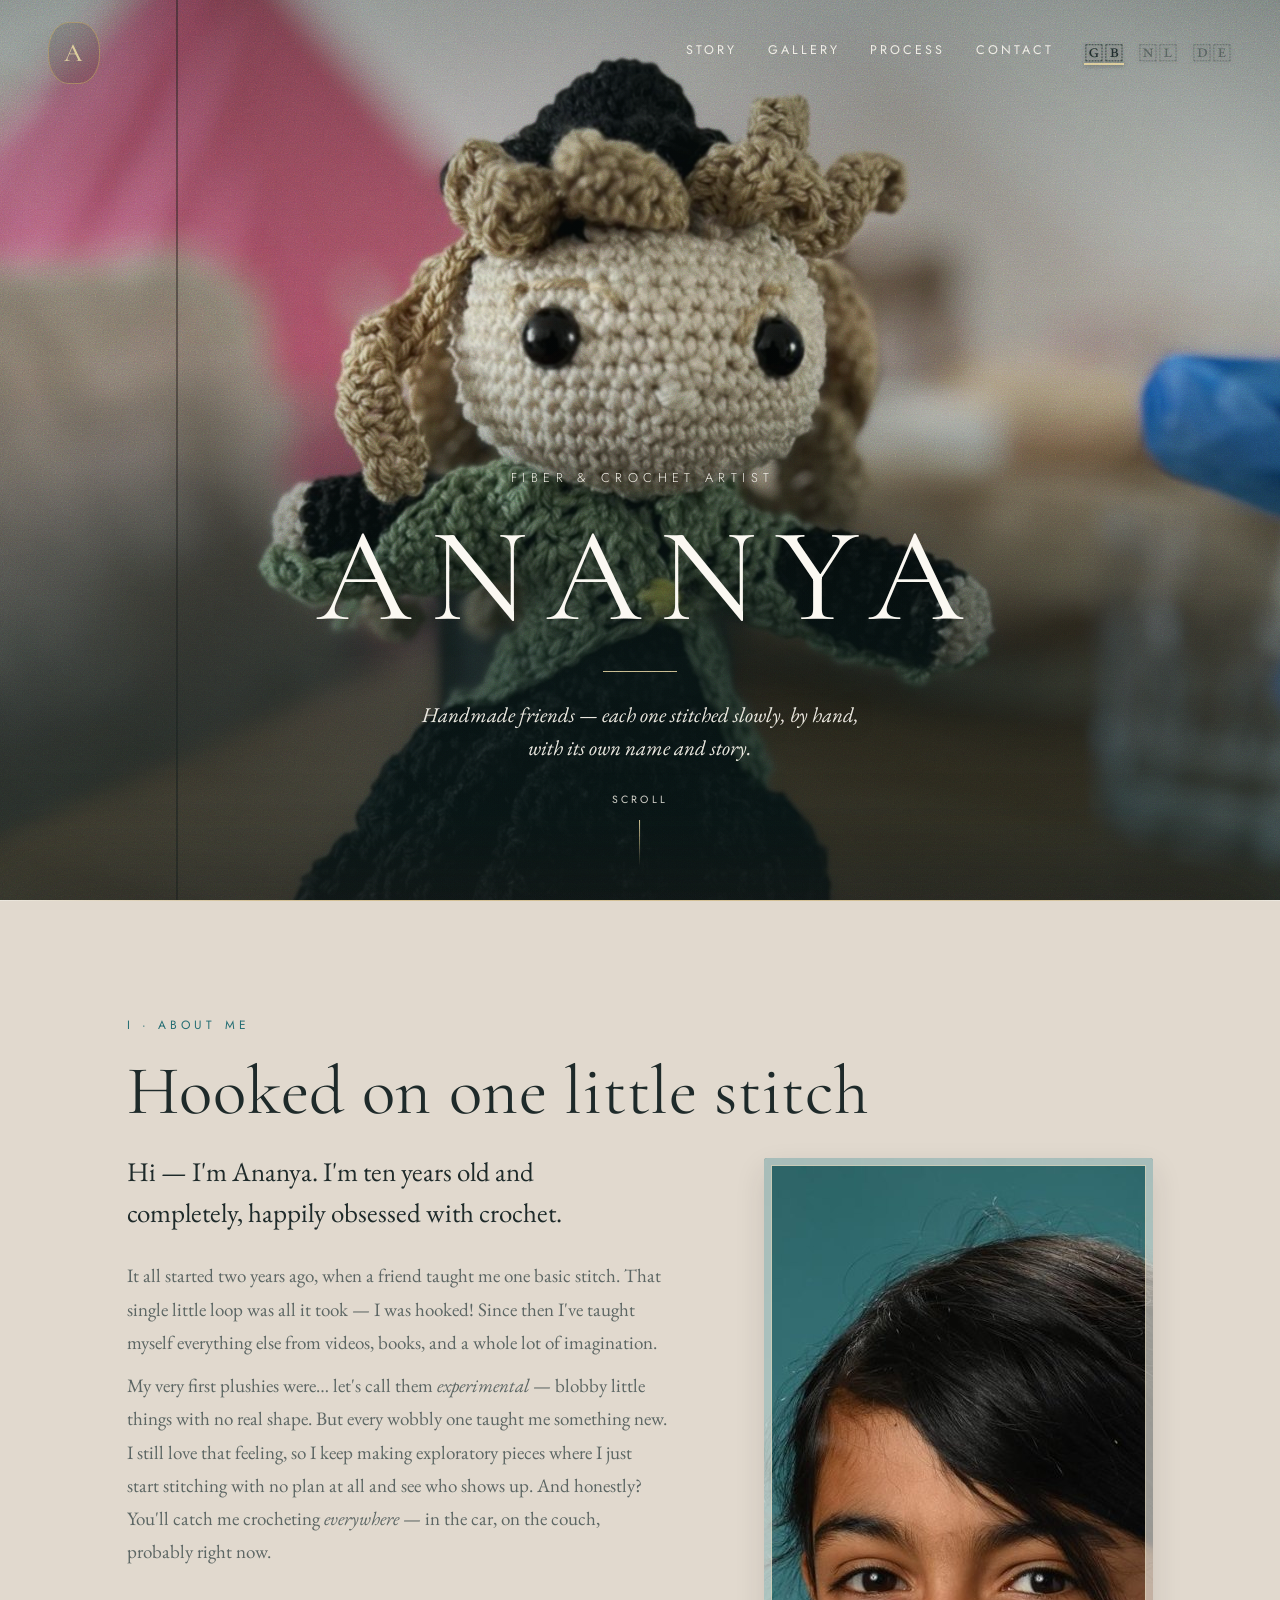
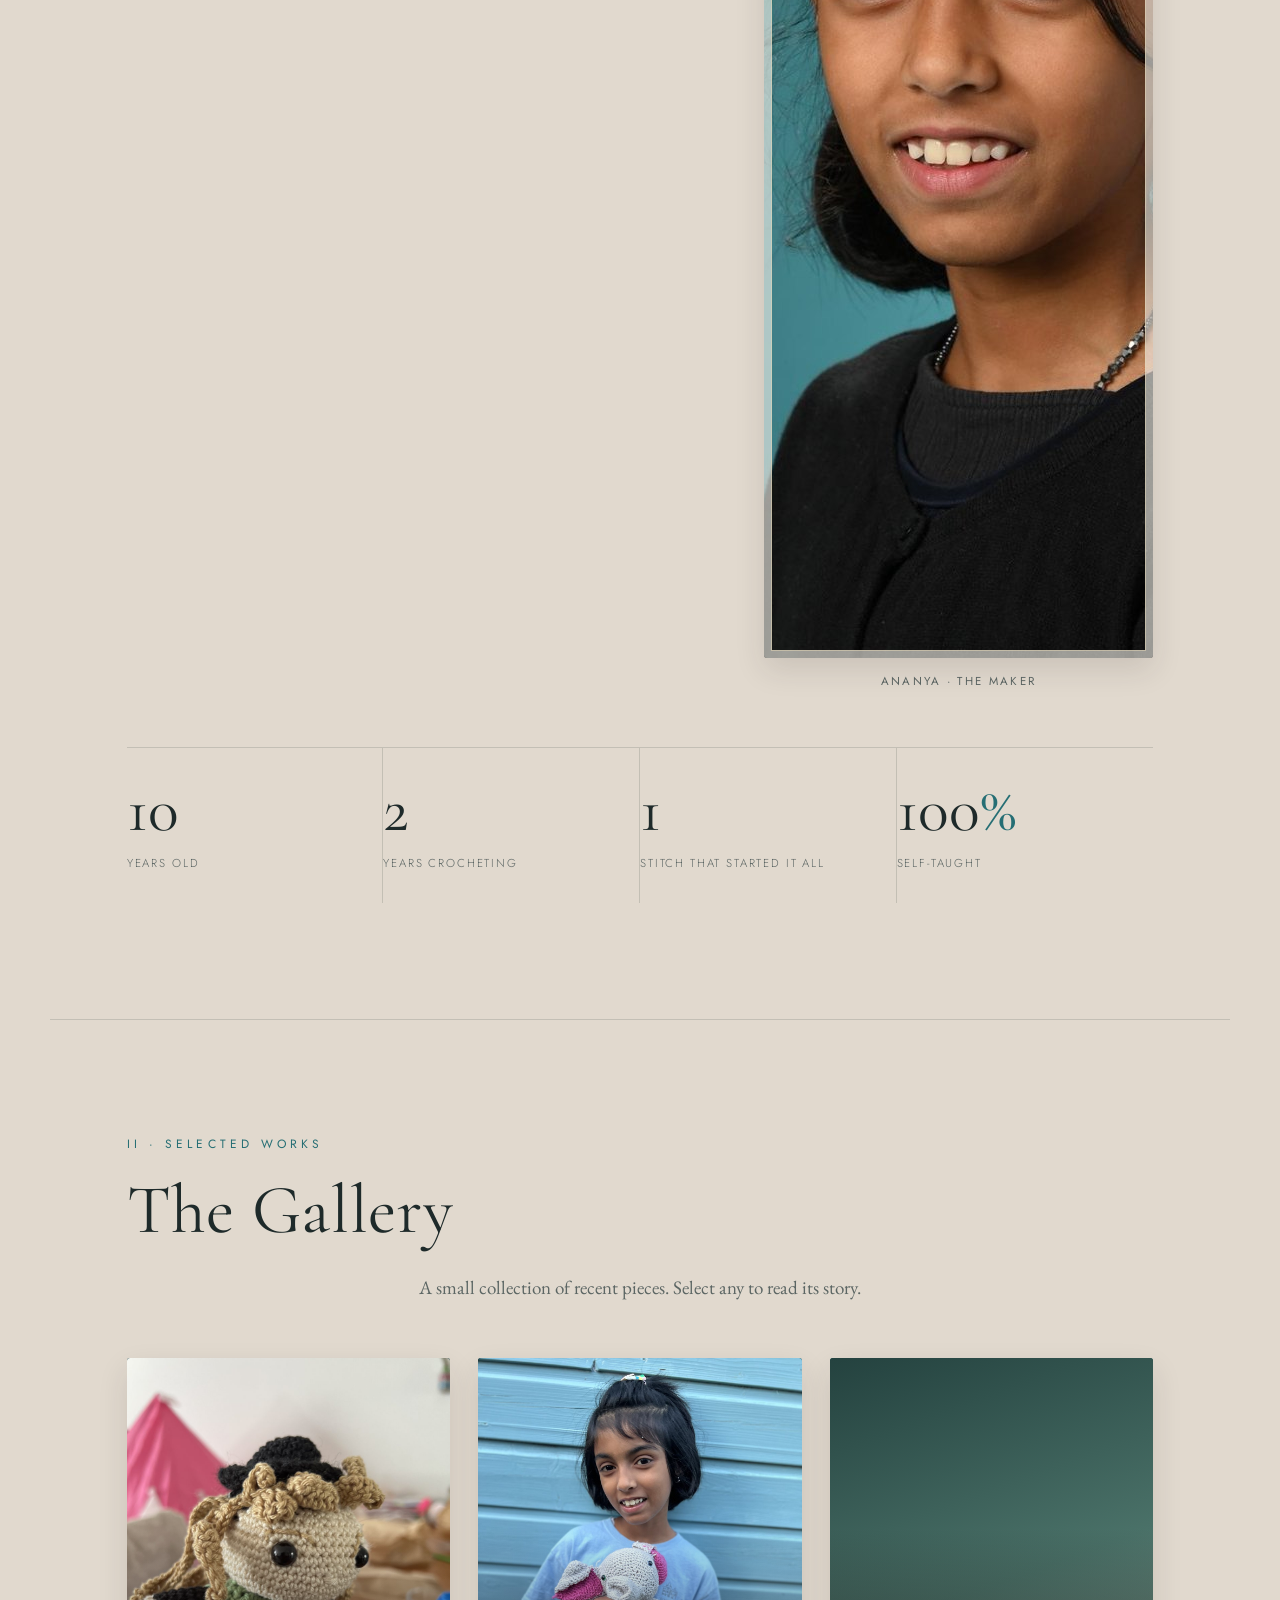
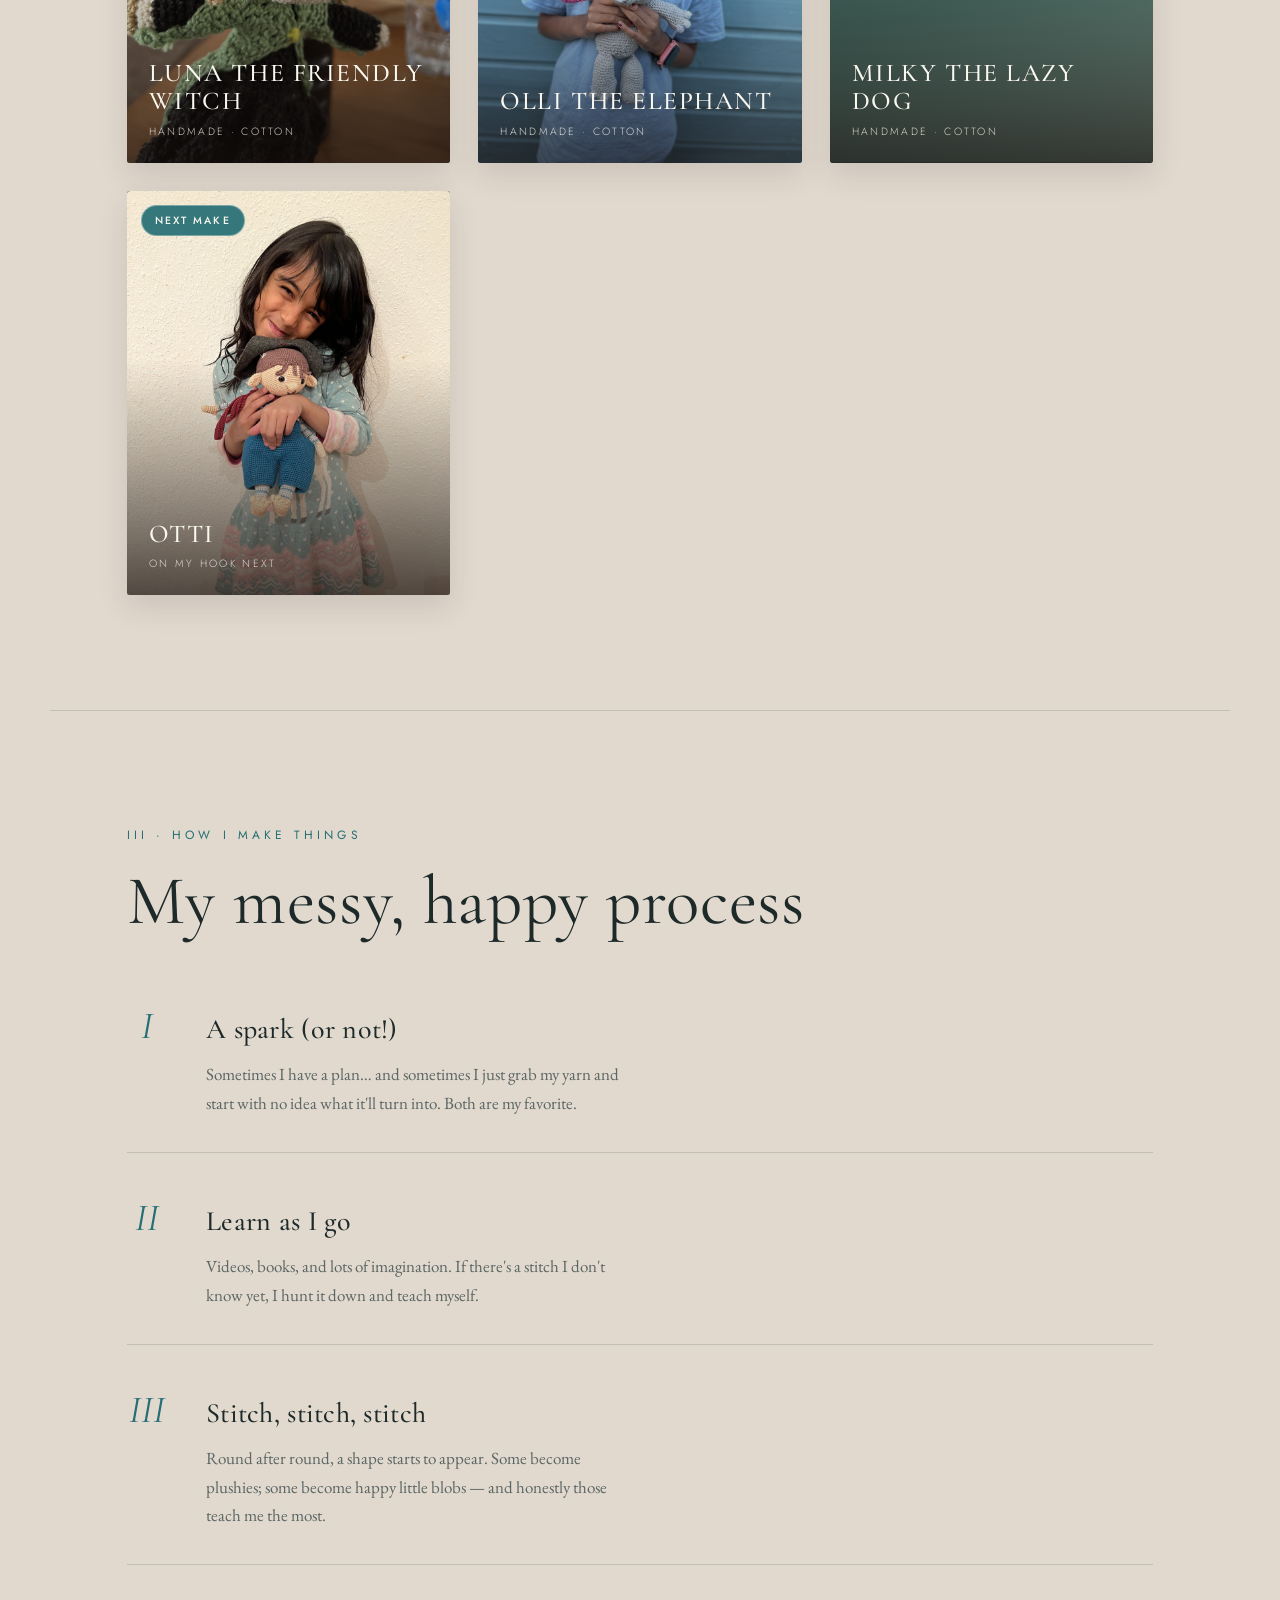
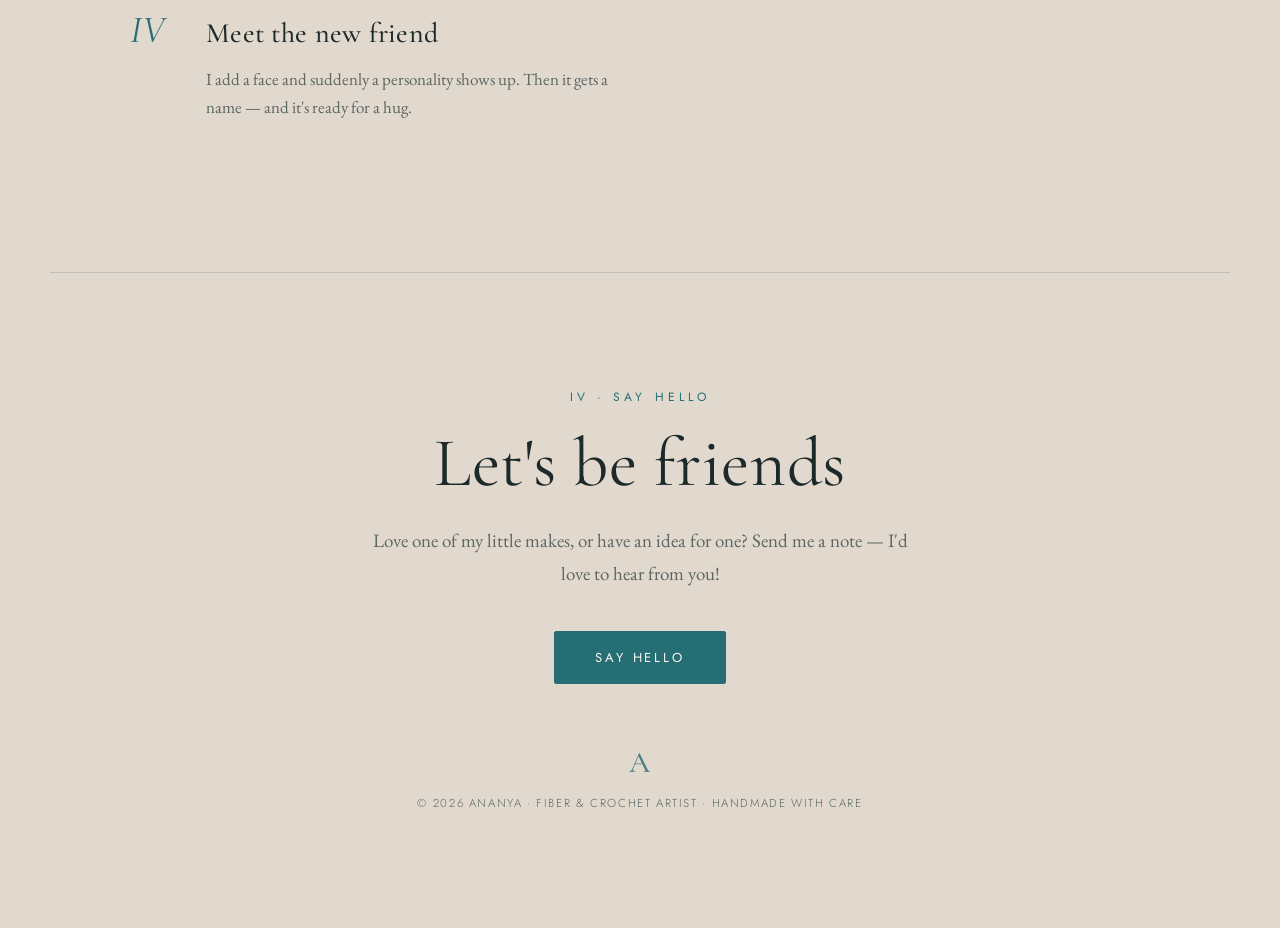
==== index.html @ 530c60c3 "Add Milky the Lazy Dog to the gallery Early finished piece added after Olli on all three language pa" ====
<!DOCTYPE html>
<html lang="en">
<!--
  =========================================================================
  ANANYA — Fiber & Crochet Artist | Editorial Portfolio
  -------------------------------------------------------------------------
  Direction: quiet, devotional, high-end editorial — inspired by fine-art
  crochet photography. A single fixed full-bleed photograph sits behind
  everything; the content scrolls over it on a frosted "cream paper" sheet.
  Marsala + cream + sage + gold palette. Cormorant Garamond display with
  wide letter-spacing, EB Garamond prose, Jost for small uppercase labels.

  DROP-IN PHOTOS  (no code changes needed):
    Create an /images folder next to these files and add:
      images/hero.jpg        → the fixed background photograph
      images/gallery-01.jpg … images/gallery-06.jpg  → the six gallery pieces
    Until those files exist, tasteful mood-matched gradients show instead.
    (Filenames are wired below via the --photo / --hero-photo variables.)

  No build step, no dependencies — deploy to a GitHub Pages repo root.
  =========================================================================
-->
<head>
  <meta charset="UTF-8" />
  <meta name="viewport" content="width=device-width, initial-scale=1.0" />
  <meta name="description" content="Ananya — fiber and crochet artist. Devotional, heirloom pieces in natural, small-batch fibers." />
  <title>Ananya · Fiber &amp; Crochet Artist</title>
  <link rel="alternate" hreflang="en" href="https://anyaprojects.github.io/Crochet-web/" />
  <link rel="alternate" hreflang="nl" href="https://anyaprojects.github.io/Crochet-web/nl.html" />
  <link rel="alternate" hreflang="de" href="https://anyaprojects.github.io/Crochet-web/de.html" />
  <link rel="alternate" hreflang="x-default" href="https://anyaprojects.github.io/Crochet-web/" />
  <link rel="preconnect" href="https://fonts.googleapis.com" />
  <link rel="preconnect" href="https://fonts.gstatic.com" crossorigin />
  <!-- Cormorant Garamond (display) · EB Garamond (prose) · Jost (labels) -->
  <link href="https://fonts.googleapis.com/css2?family=Cormorant+Garamond:ital,wght@0,300;0,400;0,500;0,600;1,400;1,500&family=EB+Garamond:ital,wght@0,400;0,500;1,400&family=Jost:wght@300;400;500&display=swap" rel="stylesheet" />
  <link rel="stylesheet" href="styles.css" />
</head>

<body>

  <!-- =====================================================================
       FIXED BACKDROP — the single full-bleed photograph.
       Swap by adding images/hero.jpg (see --hero-photo in styles.css).
       ===================================================================== -->
  <div class="backdrop" aria-hidden="true">
    <div class="backdrop__photo"></div>
    <div class="backdrop__scrim"></div>
  </div>

  <!-- Global film-grain overlay for an analog, fine-art feel -->
  <div class="grain" aria-hidden="true"></div>

  <!-- =====================================================================
       FIXED MONOGRAM + MINIMAL NAV
       ===================================================================== -->
  <header class="topbar">
    <a class="monogram" href="#top" aria-label="Ananya — home">
      <span class="monogram__mark">A</span>
    </a>
    <div class="topbar__right">
      <nav class="topnav" aria-label="Primary">
        <a href="#about">Story</a>
        <a href="#gallery">Gallery</a>
        <a href="#process">Process</a>
        <a href="#contact">Contact</a>
      </nav>
      <nav class="langswitch" aria-label="Language">
        <a href="./" hreflang="en" title="English" aria-label="English" aria-current="true">🇬🇧</a>
        <a href="nl.html" hreflang="nl" title="Nederlands" aria-label="Dutch">🇳🇱</a>
        <a href="de.html" hreflang="de" title="Deutsch" aria-label="German">🇩🇪</a>
      </nav>
    </div>
  </header>

  <!-- =====================================================================
       SCROLLING CONTENT (rides over the fixed photo)
       ===================================================================== -->
  <main id="top">

    <!-- HERO — photo shows through; only the title sits here -->
    <section class="hero">
      <div class="hero__center">
        <p class="hero__eyebrow">Fiber &amp; Crochet Artist</p>
        <h1 class="hero__name">Ananya</h1>
        <div class="hero__rule" aria-hidden="true"></div>
        <p class="hero__tag">Handmade friends — each one stitched slowly, by hand, with its own name and story.</p>
      </div>
      <a class="hero__cue" href="#about" aria-label="Scroll to explore">
        <span>Scroll</span>
        <span class="hero__cue-line" aria-hidden="true"></span>
      </a>
    </section>

    <!-- FROSTED CREAM SHEET — all prose scrolls over the photo on this panel -->
    <div class="sheet">

      <!-- ABOUT / STORY -->
      <section id="about" class="section reveal">
        <p class="kicker">I · About Me</p>
        <h2 class="h2">Hooked on one little stitch</h2>

        <div class="about-grid">
          <div class="about-text">
            <p class="lede">
              Hi — I'm Ananya. I'm ten years old and completely, happily
              obsessed with crochet.
            </p>
            <p class="prose">
              It all started two years ago, when a friend taught me one basic
              stitch. That single little loop was all it took — I was hooked!
              Since then I've taught myself everything else from videos, books,
              and a whole lot of imagination.
            </p>
            <p class="prose">
              My very first plushies were… let's call them <em>experimental</em>
              — blobby little things with no real shape. But every wobbly one
              taught me something new. I still love that feeling, so I keep making
              exploratory pieces where I just start stitching with no plan at all
              and see who shows up. And honestly? You'll catch me crocheting
              <em>everywhere</em> — in the car, on the couch, probably right now.
            </p>
          </div>

          <figure class="maker-figure">
            <div class="maker-figure__frame">
              <img src="images/portrait-maker.jpg"
                   alt="Portrait of Ananya, fiber and crochet artist"
                   loading="lazy" width="880" height="1100" />
            </div>
            <figcaption>Ananya · the maker</figcaption>
          </figure>
        </div>

        <!-- STATS -->
        <ul class="stats" aria-label="Highlights">
          <li class="stat">
            <span class="stat__num">10</span>
            <span class="stat__label">Years old</span>
          </li>
          <li class="stat">
            <span class="stat__num">2</span>
            <span class="stat__label">Years crocheting</span>
          </li>
          <li class="stat">
            <span class="stat__num">1</span>
            <span class="stat__label">Stitch that started it all</span>
          </li>
          <li class="stat">
            <span class="stat__num">100<span class="stat__accent">%</span></span>
            <span class="stat__label">Self-taught</span>
          </li>
        </ul>
      </section>

      <!-- GALLERY — reference-style full-image cards -->
      <section id="gallery" class="section reveal">
        <p class="kicker">II · Selected Works</p>
        <h2 class="h2">The Gallery</h2>
        <p class="prose prose--center">A small collection of recent pieces. Select any to read its story.</p>

        <!--
          Each card is a clickable placeholder. The data-* attributes feed the
          lightbox. Add images/gallery-0N.jpg to replace the gradient with a
          real photo (wired through the inline --photo variable).
        -->
        <div class="gallery" role="list">

          <!-- LUNA — finished piece -->
          <button class="piece" type="button" role="listitem"
                  style="--photo:url('images/gallery-01.jpg')"
                  data-title="Luna the Friendly Witch"
                  data-yarn="Cotton — sage, black &amp; wheat"
                  data-stitch="Amigurumi, single crochet in the round"
                  data-swatch="e"
                  data-story="Luna is a friendly little witch I made — a sage-green coat, a swishy black dress, golden curls, and a tiny pointed hat. I embroidered her face by hand to give her a kind, curious look. She's a good-luck friend, not a spooky one!">
            <span class="piece__img" data-swatch="e"></span>
            <span class="piece__scrim"></span>
            <span class="piece__meta">
              <span class="piece__name">Luna the Friendly Witch</span>
              <span class="piece__tag">Handmade · Cotton</span>
            </span>
          </button>

          <!-- OLLI — finished piece -->
          <button class="piece" type="button" role="listitem"
                  style="--photo:url('images/gallery-03.jpg')"
                  data-title="Olli the Elephant"
                  data-yarn="Cotton — dove grey &amp; magenta"
                  data-stitch="Amigurumi, single crochet in the round"
                  data-swatch="d"
                  data-story="Olli is a fun-loving, playful elephant inspired by one of my close friends. He's crocheted in soft dove-grey cotton with big floppy ears in bright magenta, a curly little trunk, and a cheeky grin. He's always ready for a game — or a cuddle.">
            <span class="piece__img" data-swatch="d"></span>
            <span class="piece__scrim"></span>
            <span class="piece__meta">
              <span class="piece__name">Olli the Elephant</span>
              <span class="piece__tag">Handmade · Cotton</span>
            </span>
          </button>

          <!-- MILKY — finished piece (early make; add images/gallery-04.jpg to give it a photo) -->
          <button class="piece" type="button" role="listitem"
                  data-title="Milky the Lazy Dog"
                  data-yarn="Cotton — cream &amp; milky white"
                  data-stitch="Amigurumi, single crochet in the round"
                  data-swatch="c"
                  data-story="Milky is the laziest little blob in my whole collection — and honestly the most adorable. One of the very first friends I ever made, this sleepy pup is all soft, creamy cuddles and absolutely no hurry. He's happiest lying flat, doing nothing at all, forever.">
            <span class="piece__img" data-swatch="c"></span>
            <span class="piece__scrim"></span>
            <span class="piece__meta">
              <span class="piece__name">Milky the Lazy Dog</span>
              <span class="piece__tag">Handmade · Cotton</span>
            </span>
          </button>

          <!-- OTTO — next make -->
          <button class="piece" type="button" role="listitem"
                  style="--photo:url('images/gallery-02.jpg')"
                  data-title="Otti"
                  data-yarn="Cotton — teal &amp; charcoal"
                  data-stitch="Amigurumi, single crochet in the round"
                  data-swatch="b"
                  data-story="Otti is the little friend I'm making next — a cheerful fellow in teal overalls and a floppy grey hat. He's the make I'm most excited about, and he'll join the gallery the moment he's finished!">
            <span class="piece__badge">Next make</span>
            <span class="piece__img" data-swatch="b"></span>
            <span class="piece__scrim"></span>
            <span class="piece__meta">
              <span class="piece__name">Otti</span>
              <span class="piece__tag">On my hook next</span>
            </span>
          </button>

        </div>
      </section>

      <!-- PROCESS -->
      <section id="process" class="section reveal">
        <p class="kicker">III · How I Make Things</p>
        <h2 class="h2">My messy, happy process</h2>

        <ol class="process">
          <li class="step">
            <span class="step__num">I</span>
            <div class="step__body">
              <h3 class="step__title">A spark (or not!)</h3>
              <p>Sometimes I have a plan… and sometimes I just grab my yarn and start with no idea what it'll turn into. Both are my favorite.</p>
            </div>
          </li>
          <li class="step">
            <span class="step__num">II</span>
            <div class="step__body">
              <h3 class="step__title">Learn as I go</h3>
              <p>Videos, books, and lots of imagination. If there's a stitch I don't know yet, I hunt it down and teach myself.</p>
            </div>
          </li>
          <li class="step">
            <span class="step__num">III</span>
            <div class="step__body">
              <h3 class="step__title">Stitch, stitch, stitch</h3>
              <p>Round after round, a shape starts to appear. Some become plushies; some become happy little blobs — and honestly those teach me the most.</p>
            </div>
          </li>
          <li class="step">
            <span class="step__num">IV</span>
            <div class="step__body">
              <h3 class="step__title">Meet the new friend</h3>
              <p>I add a face and suddenly a personality shows up. Then it gets a name — and it's ready for a hug.</p>
            </div>
          </li>
        </ol>
      </section>

      <!-- CONTACT / FOOTER -->
      <footer id="contact" class="section section--contact reveal">
        <p class="kicker">IV · Say Hello</p>
        <h2 class="h2">Let's be friends</h2>
        <p class="prose prose--center">
          Love one of my little makes, or have an idea for one? Send me a
          note — I'd love to hear from you!
        </p>
        <a class="btn" data-contact data-subject="Hello from your website" href="#contact">Say hello</a>

        <div class="footer__base">
          <span class="monogram__mark monogram__mark--sm">A</span>
          <p class="footer__fine">© <span id="year"></span> Ananya · Fiber &amp; Crochet Artist · Handmade with care</p>
        </div>
      </footer>

    </div><!-- /.sheet -->
  </main>

  <!-- =====================================================================
       LIGHTBOX MODAL
       ===================================================================== -->
  <div class="lightbox" id="lightbox" role="dialog" aria-modal="true" aria-labelledby="lb-title" hidden>
    <div class="lightbox__backdrop" data-close></div>
    <div class="lightbox__panel" role="document">
      <button class="lightbox__close" type="button" data-close aria-label="Close preview">×</button>
      <div class="lightbox__media" id="lb-media" aria-hidden="true"></div>
      <div class="lightbox__body">
        <p class="kicker">Featured Work</p>
        <h3 class="lightbox__title" id="lb-title">Piece name</h3>
        <div class="lightbox__rule" aria-hidden="true"></div>
        <dl class="lightbox__specs">
          <div class="spec">
            <dt>Yarn type</dt>
            <dd id="lb-yarn">—</dd>
          </div>
          <div class="spec">
            <dt>Stitch used</dt>
            <dd id="lb-stitch">—</dd>
          </div>
        </dl>
        <p class="lightbox__story" id="lb-story">Story description.</p>
      </div>
    </div>
  </div>

  <script src="script.js"></script>
</body>
</html>
---- styles.css ----
/* =========================================================================
   ANANYA — Fiber & Crochet Artist | Editorial Portfolio
   styles.css
   -------------------------------------------------------------------------
   A quiet, devotional, fine-art aesthetic. One fixed full-bleed photograph
   sits behind everything; content scrolls over it on a frosted cream sheet.
   Palette: marsala · cream · sage · gold. Type: Cormorant Garamond (display,
   widely tracked), EB Garamond (prose), Jost (small uppercase labels).

   CONTENTS
     1. Tokens
     2. Base + grain
     3. Fixed backdrop (the photograph)
     4. Topbar (monogram + nav)
     5. Hero
     6. Sheet + sections (kicker, headings, prose)
     7. Stats
     8. Gallery (reference-style image cards)
     9. Process
    10. Contact + button + footer
    11. Lightbox
    12. Motion
    13. Responsive
   ========================================================================= */

/* -------------------------------------------------------------------------
   1. TOKENS
   ------------------------------------------------------------------------- */
:root {
  --font-display: "Cormorant Garamond", Georgia, serif;
  --font-prose:   "EB Garamond", Georgia, serif;
  --font-label:   "Jost", system-ui, sans-serif;

  /* Teal & cream palette — teal sampled from Ananya's portrait (#30676B) */
  --bone:       #F4EEE3;   /* warm cream sheet     */
  --bone-2:     #E7E0D0;   /* deeper sand          */
  --paper:      #FBF8F1;   /* lightest cream       */
  --ink:        #1E2A2A;   /* deep teal-charcoal   */
  --ink-soft:   #5C6664;   /* muted slate          */
  --marsala:    #256E74;   /* PRIMARY accent — petrol teal */
  --marsala-2:  #184E54;   /* deeper teal          */
  --teal-glow:  #3F8B8F;   /* lighter teal         */
  --sage:       #7E8A6C;   /* soft green (Luna)    */
  --gold:       #C0A15B;   /* thread / trim gold — complements teal */
  --gold-soft:  #DAC994;
  --taupe:      #B4A48C;
  --line:       rgba(30, 42, 42, 0.15);
  --line-gold:  rgba(192, 161, 91, 0.55);

  /* Placeholder "photo" duotones for the gallery (muted, filmic, teal family) */
  --sw-a: linear-gradient(160deg, #12383c 0%, #256e74 55%, #4f9a9c 100%);   /* petrol teal */
  --sw-b: linear-gradient(160deg, #1c3038 0%, #3d5f70 55%, #6f92a6 100%);   /* steel blue  */
  --sw-c: linear-gradient(160deg, #24423f 0%, #4a7168 55%, #8aa79a 100%);   /* teal-green  */
  --sw-d: linear-gradient(160deg, #2f3a2c 0%, #566047 55%, #8b9a76 100%);   /* sage        */
  --sw-e: linear-gradient(160deg, #16343a 0%, #2f6068 55%, #5f9296 100%);   /* deep teal   */
  --sw-f: linear-gradient(160deg, #3a4a40 0%, #607a6a 55%, #9ab0a0 100%);   /* muted moss  */

  --radius:    4px;    /* editorial = nearly square corners */
  --radius-img: 3px;
  --shadow:    0 24px 60px rgba(43, 35, 32, 0.18);
  --shadow-sm: 0 12px 30px rgba(43, 35, 32, 0.12);
  --ease: cubic-bezier(0.22, 1, 0.36, 1);

  --sheet-max: 1180px;
}

/* -------------------------------------------------------------------------
   2. BASE + GRAIN
   ------------------------------------------------------------------------- */
*, *::before, *::after { box-sizing: border-box; }

html { scroll-behavior: smooth; }

body {
  margin: 0;
  font-family: var(--font-prose);
  color: var(--ink);
  background: #2b2320;      /* fallback behind the photo */
  line-height: 1.65;
  -webkit-font-smoothing: antialiased;
  text-rendering: optimizeLegibility;
}

img { max-width: 100%; display: block; }
a { color: inherit; }

/* Fine film grain across the whole page */
.grain {
  position: fixed;
  inset: 0;
  z-index: 60;
  pointer-events: none;
  opacity: 0.4;
  mix-blend-mode: overlay;
  background-image: url("data:image/svg+xml,%3Csvg xmlns='http://www.w3.org/2000/svg' width='160' height='160'%3E%3Cfilter id='n'%3E%3CfeTurbulence type='fractalNoise' baseFrequency='0.85' numOctaves='2' stitchTiles='stitch'/%3E%3C/filter%3E%3Crect width='100%25' height='100%25' filter='url(%23n)'/%3E%3C/svg%3E");
}

/* -------------------------------------------------------------------------
   3. FIXED BACKDROP — the single photograph (fixed via position, not
      background-attachment, which is janky on mobile).
   ------------------------------------------------------------------------- */
.backdrop { position: fixed; inset: 0; z-index: 0; overflow: hidden; }

.backdrop__photo {
  position: absolute;
  inset: -4%;
  /* Drop in images/hero.jpg to replace the gradient. The gradient is a
     mood-matched, out-of-focus placeholder (warm botanical haze). */
  --hero-photo: url("images/hero.jpg");
  background-image:
    var(--hero-photo, none),
    radial-gradient(60% 55% at 72% 30%, rgba(214, 199, 154, 0.55) 0%, rgba(214,199,154,0) 60%),
    radial-gradient(50% 60% at 22% 20%, rgba(158, 138, 106, 0.5) 0%, rgba(158,138,106,0) 60%),
    radial-gradient(80% 80% at 30% 90%, rgba(122, 46, 60, 0.35) 0%, rgba(122,46,60,0) 60%),
    linear-gradient(150deg, #6f6552 0%, #877a5f 40%, #7a6f58 70%, #514a3d 100%);
  background-size: cover;
  background-position: center 34%;   /* keep Luna's hat + face in frame */
  filter: saturate(0.94) contrast(1.02);
  transform: scale(1.02);
  will-change: transform;
}

/* Vignette + tint so overlaid text reads and the mood stays quiet */
.backdrop__scrim {
  position: absolute;
  inset: 0;
  background:
    /* soft dark pool low-center so the title reads over any photo */
    radial-gradient(90% 55% at 50% 74%, rgba(10,24,24,0.62) 0%, rgba(10,24,24,0) 72%),
    radial-gradient(120% 90% at 50% 26%, rgba(0,0,0,0) 40%, rgba(14,30,30,0.55) 100%),
    linear-gradient(180deg, rgba(14,30,30,0.40) 0%, rgba(14,30,30,0.10) 40%, rgba(14,30,30,0.52) 100%);
}

/* -------------------------------------------------------------------------
   4. TOPBAR — fixed monogram + minimal nav
   ------------------------------------------------------------------------- */
.topbar {
  position: fixed;
  top: 0; left: 0; right: 0;
  z-index: 50;
  display: flex;
  align-items: center;
  justify-content: space-between;
  padding: 22px clamp(20px, 4vw, 48px);
  pointer-events: none;
  transition: background-color 0.4s var(--ease), padding 0.4s var(--ease),
              box-shadow 0.4s var(--ease);
}
.topbar > * { pointer-events: auto; }

/* Scrolled state — over the cream sheet the bar tints so dark type reads */
.topbar.is-scrolled {
  padding-top: 14px;
  padding-bottom: 14px;
  background: rgba(245, 238, 225, 0.86);
  backdrop-filter: blur(14px) saturate(1.05);
  -webkit-backdrop-filter: blur(14px) saturate(1.05);
  box-shadow: 0 1px 0 var(--line-gold), 0 10px 30px rgba(43, 35, 32, 0.10);
}
.topbar.is-scrolled .topnav a { color: var(--ink); }
.topbar.is-scrolled .topnav a:hover { border-color: var(--marsala); }
.topbar.is-scrolled .langswitch a { color: var(--ink); }
.topbar.is-scrolled .langswitch a:hover { border-color: var(--marsala); }
.topbar.is-scrolled .monogram {
  background: transparent;
  border-color: var(--marsala);
}
.topbar.is-scrolled .monogram__mark { color: var(--marsala); }

.monogram {
  display: grid;
  place-items: center;
  width: 52px; height: 62px;
  border: 1px solid var(--line-gold);
  border-radius: 40% / 46%;      /* soft vesica/oval frame like the reference */
  text-decoration: none;
  background: rgba(30, 24, 20, 0.16);
  backdrop-filter: blur(6px);
  -webkit-backdrop-filter: blur(6px);
}
.monogram__mark {
  font-family: var(--font-display);
  font-weight: 500;
  font-size: 26px;
  letter-spacing: 0.04em;
  color: var(--gold-soft);
  line-height: 1;
}

.topnav { display: flex; gap: clamp(16px, 2.4vw, 34px); }
.topnav a {
  font-family: var(--font-label);
  font-weight: 400;
  font-size: 12.5px;
  letter-spacing: 0.24em;
  text-transform: uppercase;
  color: rgba(251, 247, 238, 0.9);
  text-decoration: none;
  padding-bottom: 4px;
  border-bottom: 1px solid transparent;
  transition: border-color 0.3s var(--ease), color 0.3s var(--ease);
}
.topnav a:hover { border-color: var(--gold-soft); }

/* Right-hand header group: section nav + always-on language switcher */
.topbar__right { display: flex; align-items: center; gap: clamp(14px, 2.4vw, 30px); }
.langswitch { display: flex; align-items: center; gap: 14px; }
.langswitch a {
  font-size: 19px;
  line-height: 1;
  text-decoration: none;
  opacity: 0.5;                       /* inactive flags recede */
  padding-bottom: 3px;
  border-bottom: 2px solid transparent;
  filter: drop-shadow(0 1px 2px rgba(0, 0, 0, 0.4));   /* legible over any photo */
  transition: opacity 0.25s var(--ease), border-color 0.25s var(--ease), transform 0.25s var(--ease);
}
.langswitch a:hover { opacity: 1; transform: translateY(-1px); }
.langswitch a[aria-current="true"] { opacity: 1; border-bottom-color: var(--gold-soft); }

/* -------------------------------------------------------------------------
   5. HERO — the photograph shows through; only the title lives here
   ------------------------------------------------------------------------- */
main { position: relative; z-index: 10; }

.hero {
  position: relative;
  min-height: 100vh;
  display: flex;
  flex-direction: column;
  align-items: center;
  justify-content: flex-end;      /* title sits low, over Luna's dark dress */
  text-align: center;
  color: var(--paper);
  padding: 120px 24px clamp(96px, 15vh, 168px);
}

.hero__eyebrow {
  margin: 0 0 26px;
  font-family: var(--font-label);
  font-weight: 300;
  font-size: clamp(11px, 1vw, 13px);
  letter-spacing: 0.42em;
  text-transform: uppercase;
  color: rgba(251, 247, 238, 0.92);
  text-indent: 0.42em;
  text-shadow: 0 1px 16px rgba(10, 22, 22, 0.55);
}

.hero__name {
  margin: 0;
  font-family: var(--font-display);
  font-weight: 400;
  font-size: clamp(58px, 10.5vw, 158px);
  line-height: 0.94;
  letter-spacing: 0.14em;
  text-indent: 0.14em;            /* balances the tracking */
  text-transform: uppercase;
  text-shadow: 0 2px 40px rgba(0,0,0,0.35);
}

.hero__rule {
  width: 74px; height: 1px;
  margin: 30px auto 26px;
  background: var(--gold-soft);
  opacity: 0.9;
}

.hero__tag {
  margin: 0 auto;
  max-width: 44ch;
  font-family: var(--font-prose);
  font-style: italic;
  font-size: clamp(16px, 1.7vw, 21px);
  line-height: 1.6;
  color: rgba(251, 247, 238, 0.92);
  text-shadow: 0 1px 18px rgba(10, 22, 22, 0.5);
}

.hero__cue {
  position: absolute;
  bottom: 34px; left: 50%;
  transform: translateX(-50%);
  display: flex;
  flex-direction: column;
  align-items: center;
  gap: 12px;
  text-decoration: none;
  font-family: var(--font-label);
  font-size: 10.5px;
  letter-spacing: 0.3em;
  text-transform: uppercase;
  color: rgba(251, 247, 238, 0.8);
}
.hero__cue-line {
  width: 1px; height: 46px;
  background: linear-gradient(180deg, var(--gold-soft), transparent);
  animation: cue 2.4s var(--ease) infinite;
  transform-origin: top;
}
@keyframes cue {
  0%, 100% { transform: scaleY(0.4); opacity: 0.5; }
  50%      { transform: scaleY(1);   opacity: 1; }
}

/* -------------------------------------------------------------------------
   6. SHEET + SECTIONS — frosted cream paper over the fixed photo
   ------------------------------------------------------------------------- */
.sheet {
  position: relative;
  background: rgba(245, 238, 225, 0.90);
  backdrop-filter: blur(22px) saturate(1.05);
  -webkit-backdrop-filter: blur(22px) saturate(1.05);
  border-top: 1px solid rgba(255, 255, 255, 0.35);
  box-shadow: 0 -30px 80px rgba(30, 24, 20, 0.35);
}
/* thin gold hairline crowning the sheet */
.sheet::before {
  content: "";
  position: absolute;
  top: -1px; left: 0; right: 0;
  height: 1px;
  background: linear-gradient(90deg, transparent, var(--line-gold) 20%, var(--line-gold) 80%, transparent);
}

.section {
  max-width: var(--sheet-max);
  margin: 0 auto;
  padding: clamp(64px, 9vw, 130px) clamp(24px, 6vw, 88px);
  border-bottom: 1px solid var(--line);
}
.section:last-child { border-bottom: 0; }

/* Roman-numeral uppercase kicker */
.kicker {
  margin: 0 0 20px;
  font-family: var(--font-label);
  font-weight: 400;
  font-size: 12px;
  letter-spacing: 0.34em;
  text-transform: uppercase;
  color: var(--marsala);
}

.h2 {
  margin: 0 0 26px;
  font-family: var(--font-display);
  font-weight: 400;
  font-size: clamp(38px, 5.4vw, 72px);
  line-height: 1.02;
  letter-spacing: 0.01em;
  color: var(--ink);
}

.lede {
  font-size: clamp(21px, 2.3vw, 27px);
  line-height: 1.5;
  color: var(--ink);
  max-width: 40ch;
  margin: 0 0 26px;
}

.prose {
  font-size: clamp(17px, 1.5vw, 19px);
  line-height: 1.75;
  color: var(--ink-soft);
  max-width: 60ch;
  margin: 0 0 10px;
}
.prose--center { text-align: center; margin-left: auto; margin-right: auto; }

/* -------------------------------------------------------------------------
   7. STATS
   ------------------------------------------------------------------------- */
.stats {
  list-style: none;
  margin: 56px 0 0;
  padding: 0;
  display: grid;
  grid-template-columns: repeat(4, 1fr);
  gap: 0;
  border-top: 1px solid var(--line);
}
.stat {
  padding: 30px 24px 30px 0;
  border-right: 1px solid var(--line);
}
.stat:last-child { border-right: 0; }
.stat__num {
  display: block;
  font-family: var(--font-display);
  font-weight: 400;
  font-size: clamp(42px, 5vw, 66px);
  line-height: 1;
  color: var(--ink);
}
.stat__accent { color: var(--marsala); }
.stat__label {
  display: block;
  margin-top: 12px;
  font-family: var(--font-label);
  font-weight: 300;
  font-size: 11.5px;
  letter-spacing: 0.16em;
  text-transform: uppercase;
  color: var(--ink-soft);
}

/* -------------------------------------------------------------------------
   8. GALLERY — reference-style full-image cards
   ------------------------------------------------------------------------- */
.gallery {
  margin-top: 54px;
  display: grid;
  grid-template-columns: repeat(auto-fill, minmax(260px, 1fr));
  gap: clamp(18px, 2.2vw, 30px);
}

.piece {
  position: relative;
  appearance: none;
  border: 0;
  padding: 0;
  cursor: pointer;
  overflow: hidden;
  border-radius: var(--radius-img);
  aspect-ratio: 4 / 5;
  background: var(--marsala-2);
  box-shadow: var(--shadow-sm);
  isolation: isolate;
}

/* The photo/placeholder layer */
.piece__img {
  position: absolute;
  inset: 0;
  z-index: 0;
  /* Real photo (images/gallery-0N.jpg) via inline --photo, gradient behind */
  background-image: var(--photo, none), var(--sw-a);
  background-size: cover, cover;
  background-position: center, center;
  transition: transform 1.1s var(--ease);
}
.piece[data-swatch="a"] .piece__img { background-image: var(--photo, none), var(--sw-a); }
.piece[data-swatch="b"] .piece__img { background-image: var(--photo, none), var(--sw-b); }
.piece[data-swatch="c"] .piece__img { background-image: var(--photo, none), var(--sw-c); }
.piece[data-swatch="d"] .piece__img { background-image: var(--photo, none), var(--sw-d); }
.piece[data-swatch="e"] .piece__img { background-image: var(--photo, none), var(--sw-e); }
.piece[data-swatch="f"] .piece__img { background-image: var(--photo, none), var(--sw-f); }

/* Bottom scrim for legible captions (like the reference) */
.piece__scrim {
  position: absolute;
  inset: 0;
  z-index: 1;
  background: linear-gradient(180deg, rgba(20,14,12,0) 42%, rgba(20,14,12,0.72) 100%);
  transition: opacity 0.6s var(--ease);
}

.piece__meta {
  position: absolute;
  z-index: 2;
  left: 0; right: 0; bottom: 0;
  padding: 22px 22px 24px;
  text-align: left;
  color: var(--paper);
}
.piece__name {
  display: block;
  font-family: var(--font-display);
  font-weight: 500;
  font-size: clamp(22px, 2vw, 27px);
  letter-spacing: 0.06em;
  line-height: 1.1;
  text-transform: uppercase;
}
.piece__tag {
  display: inline-block;
  margin-top: 8px;
  font-family: var(--font-label);
  font-weight: 300;
  font-size: 10.5px;
  letter-spacing: 0.22em;
  text-transform: uppercase;
  color: rgba(251, 247, 238, 0.82);
}
/* thin gold rule that draws in on hover */
.piece__meta::before {
  content: "";
  display: block;
  width: 0; height: 1px;
  margin-bottom: 14px;
  background: var(--gold-soft);
  transition: width 0.6s var(--ease);
}

.piece:hover .piece__img,
.piece:focus-visible .piece__img { transform: scale(1.06); }
.piece:hover .piece__meta::before,
.piece:focus-visible .piece__meta::before { width: 42px; }
.piece:focus-visible { outline: 2px solid var(--gold); outline-offset: 3px; }

/* Ensure real photos fill each card (background layers already cover) */
.piece__img { background-repeat: no-repeat; }

/* "Next make" corner badge on the Otto card */
.piece__badge {
  position: absolute;
  z-index: 3;
  top: 14px; left: 14px;
  font-family: var(--font-label);
  font-weight: 500;
  font-size: 10.5px;
  letter-spacing: 0.2em;
  text-transform: uppercase;
  color: var(--paper);
  background: rgba(37, 110, 116, 0.92);   /* teal */
  border: 1px solid rgba(255,255,255,0.35);
  padding: 7px 13px;
  border-radius: 999px;
  backdrop-filter: blur(4px);
  -webkit-backdrop-filter: blur(4px);
}

/* Coming-soon placeholder tiles */
.piece--soon {
  display: grid;
  place-items: center;
  cursor: default;
  background:
    repeating-linear-gradient(45deg, rgba(37,110,116,0.04) 0 12px, rgba(37,110,116,0) 12px 24px),
    var(--paper);
  border: 1px dashed rgba(37, 110, 116, 0.35);
  box-shadow: none;
}
.piece--soon:hover { transform: none; box-shadow: none; }
.piece__soon-inner { display: grid; justify-items: center; gap: 12px; text-align: center; }
.piece__soon-mark { font-size: 26px; color: var(--marsala); opacity: 0.7; }
.piece__soon-label {
  font-family: var(--font-label);
  font-weight: 400;
  font-size: 12px;
  letter-spacing: 0.2em;
  text-transform: uppercase;
  line-height: 1.7;
  color: var(--ink-soft);
}

/* ---- ABOUT: two-column text + maker portrait ---- */
.about-grid {
  display: grid;
  grid-template-columns: 1.25fr 0.85fr;
  gap: clamp(32px, 5vw, 72px);
  align-items: start;
}
.about-text { min-width: 0; }

.maker-figure { margin: 6px 0 0; }
.maker-figure__frame {
  position: relative;
  border-radius: var(--radius-img);
  overflow: hidden;
  box-shadow: var(--shadow-sm);
  /* thin gold inner frame like a gallery print */
  outline: 1px solid var(--line-gold);
  outline-offset: -8px;
}
.maker-figure__frame::after {
  content: "";
  position: absolute;
  inset: 0;
  box-shadow: inset 0 0 0 8px rgba(251, 248, 241, 0.6);
  pointer-events: none;
}
.maker-figure img {
  width: 100%;
  aspect-ratio: 4 / 5;
  object-fit: cover;
  display: block;
}
.maker-figure figcaption {
  margin-top: 14px;
  font-family: var(--font-label);
  font-weight: 400;
  font-size: 11.5px;
  letter-spacing: 0.2em;
  text-transform: uppercase;
  color: var(--ink-soft);
  text-align: center;
}

/* -------------------------------------------------------------------------
   9. PROCESS
   ------------------------------------------------------------------------- */
.process { list-style: none; margin: 52px 0 0; padding: 0; }
.step {
  display: flex;
  gap: clamp(20px, 3vw, 40px);
  padding: 34px 0;
  border-top: 1px solid var(--line);
  align-items: baseline;
}
.step:first-child { border-top: 0; padding-top: 6px; }
.step__num {
  font-family: var(--font-display);
  font-weight: 400;
  font-style: italic;
  font-size: clamp(26px, 3vw, 40px);
  color: var(--marsala);
  flex-shrink: 0;
  width: 2.4ch;
  text-align: center;
}
.step__title {
  margin: 0 0 8px;
  font-family: var(--font-display);
  font-weight: 500;
  font-size: clamp(22px, 2.2vw, 28px);
  letter-spacing: 0.01em;
  color: var(--ink);
}
.step__body p {
  margin: 0;
  font-size: 17px;
  line-height: 1.7;
  color: var(--ink-soft);
  max-width: 54ch;
}

/* -------------------------------------------------------------------------
   10. CONTACT + BUTTON + FOOTER
   ------------------------------------------------------------------------- */
.section--contact { text-align: center; }
.section--contact .kicker { color: var(--marsala); }

.btn {
  display: inline-block;
  margin-top: 30px;
  padding: 15px 40px;
  font-family: var(--font-label);
  font-weight: 400;
  font-size: 13px;
  letter-spacing: 0.22em;
  text-transform: uppercase;
  text-decoration: none;
  color: var(--paper);
  background: var(--marsala);
  border: 1px solid var(--marsala);
  border-radius: 2px;
  transition: background-color 0.35s var(--ease), color 0.35s var(--ease), transform 0.35s var(--ease);
}
.btn:hover {
  background: transparent;
  color: var(--marsala);
  transform: translateY(-2px);
}

.footer__base {
  margin-top: 64px;
  display: flex;
  flex-direction: column;
  align-items: center;
  gap: 16px;
}
.monogram__mark--sm { font-size: 30px; color: var(--marsala); opacity: 0.8; }
.footer__fine {
  margin: 0;
  font-family: var(--font-label);
  font-weight: 300;
  font-size: 11.5px;
  letter-spacing: 0.14em;
  text-transform: uppercase;
  color: var(--ink-soft);
}

/* -------------------------------------------------------------------------
   11. LIGHTBOX
   ------------------------------------------------------------------------- */
.lightbox {
  position: fixed;
  inset: 0;
  z-index: 300;
  display: grid;
  place-items: center;
  padding: 24px;
}
.lightbox[hidden] { display: none; }

.lightbox__backdrop {
  position: absolute;
  inset: 0;
  background: rgba(26, 18, 16, 0.62);
  backdrop-filter: blur(8px);
  -webkit-backdrop-filter: blur(8px);
  animation: fade 0.35s var(--ease);
}
.lightbox__panel {
  position: relative;
  z-index: 1;
  width: min(960px, 100%);
  max-height: 90vh;
  overflow: auto;
  display: grid;
  grid-template-columns: 1.05fr 1fr;
  background: var(--paper);
  border-radius: var(--radius);
  box-shadow: var(--shadow);
  animation: pop 0.4s var(--ease);
}
.lightbox__media {
  min-height: 380px;
  background-image: var(--lb-photo, none), var(--lb-swatch, var(--sw-a));
  background-size: cover, cover;
  background-position: center, center;
}
.lightbox__body { padding: clamp(28px, 3.4vw, 52px); }
.lightbox__title {
  margin: 12px 0 0;
  font-family: var(--font-display);
  font-weight: 500;
  font-size: clamp(30px, 3.2vw, 46px);
  letter-spacing: 0.04em;
  text-transform: uppercase;
  line-height: 1.02;
  color: var(--ink);
}
.lightbox__rule { width: 54px; height: 1px; margin: 20px 0 24px; background: var(--gold); }
.lightbox__specs { margin: 0 0 26px; display: grid; gap: 18px; }
.spec { margin: 0; }
.spec dt {
  font-family: var(--font-label);
  font-weight: 400;
  font-size: 10.5px;
  letter-spacing: 0.2em;
  text-transform: uppercase;
  color: var(--marsala);
  margin-bottom: 6px;
}
.spec dd { margin: 0; font-size: 19px; color: var(--ink); }
.lightbox__story { margin: 0; font-size: 18px; font-style: italic; line-height: 1.7; color: var(--ink-soft); }

.lightbox__close {
  position: absolute;
  top: 14px; right: 14px;
  z-index: 2;
  width: 44px; height: 44px;
  border: 0; border-radius: 50%;
  cursor: pointer;
  font-size: 24px; line-height: 1;
  color: var(--paper);
  background: rgba(26, 18, 16, 0.5);
  transition: background 0.25s var(--ease), transform 0.25s var(--ease);
}
.lightbox__close:hover { background: rgba(26, 18, 16, 0.85); transform: rotate(90deg); }

@keyframes fade { from { opacity: 0; } to { opacity: 1; } }
@keyframes pop {
  from { opacity: 0; transform: translateY(16px) scale(0.985); }
  to   { opacity: 1; transform: translateY(0) scale(1); }
}

/* -------------------------------------------------------------------------
   12. MOTION — scroll reveal
   ------------------------------------------------------------------------- */
.reveal { opacity: 0; transform: translateY(22px); }
.reveal.is-visible {
  opacity: 1; transform: none;
  transition: opacity 0.9s var(--ease), transform 0.9s var(--ease);
}

/* -------------------------------------------------------------------------
   13. RESPONSIVE
   ------------------------------------------------------------------------- */
@media (max-width: 860px) {
  .about-grid { grid-template-columns: 1fr; gap: 40px; }
  .maker-figure { max-width: 360px; margin: 0 auto; }
}

@media (max-width: 900px) {
  .stats { grid-template-columns: repeat(2, 1fr); }
  .stat { border-bottom: 1px solid var(--line); padding-right: 20px; }
  .stat:nth-child(2) { border-right: 0; }
  .lightbox__panel { grid-template-columns: 1fr; }
  .lightbox__media { min-height: 240px; }
}

@media (max-width: 620px) {
  .topnav { display: none; }        /* keep the phone hero clean */
  .hero { padding-top: 96px; }
  .stat { padding-right: 16px; }
}

@media (max-width: 400px) {
  .gallery { grid-template-columns: 1fr; }
  .stats { grid-template-columns: 1fr; }
  .stat { border-right: 0; }
}

@media (prefers-reduced-motion: reduce) {
  * { animation-duration: 0.01ms !important; transition-duration: 0.01ms !important; }
  html { scroll-behavior: auto; }
  .reveal { opacity: 1; transform: none; }
}
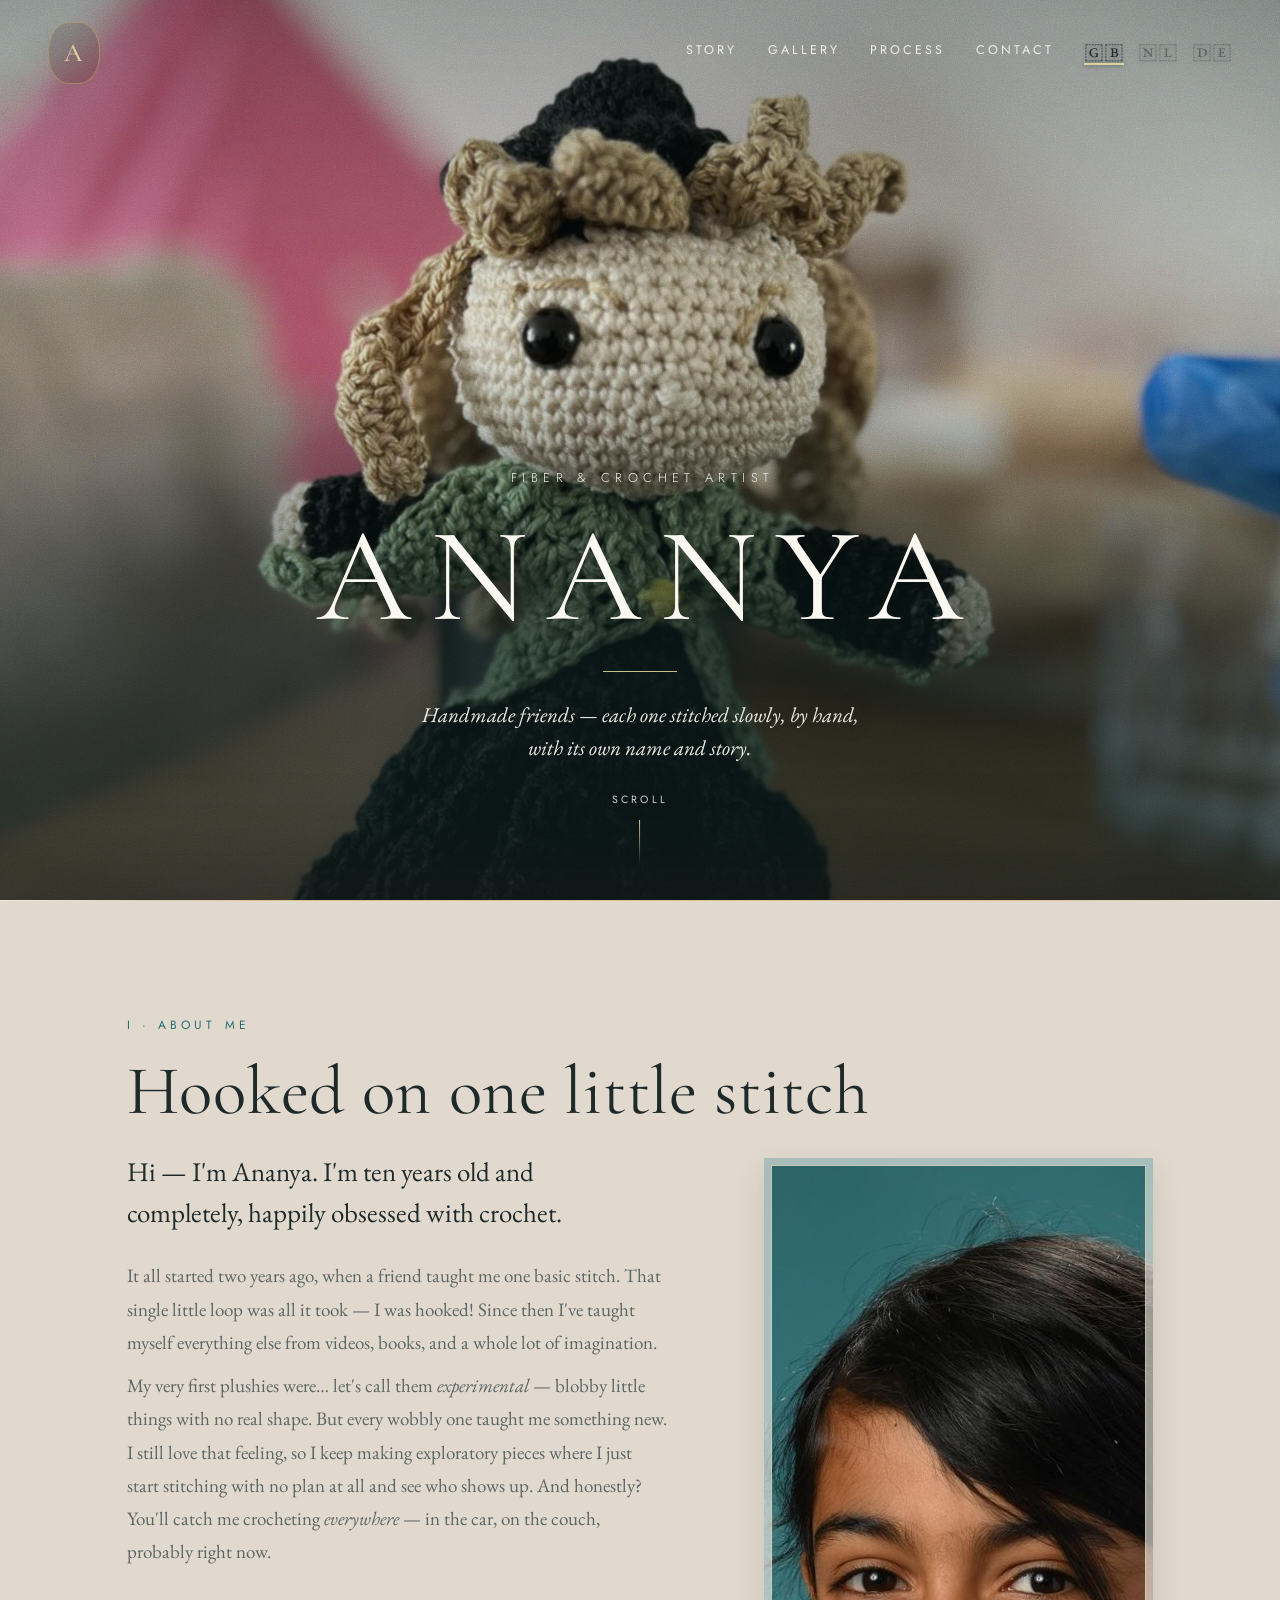
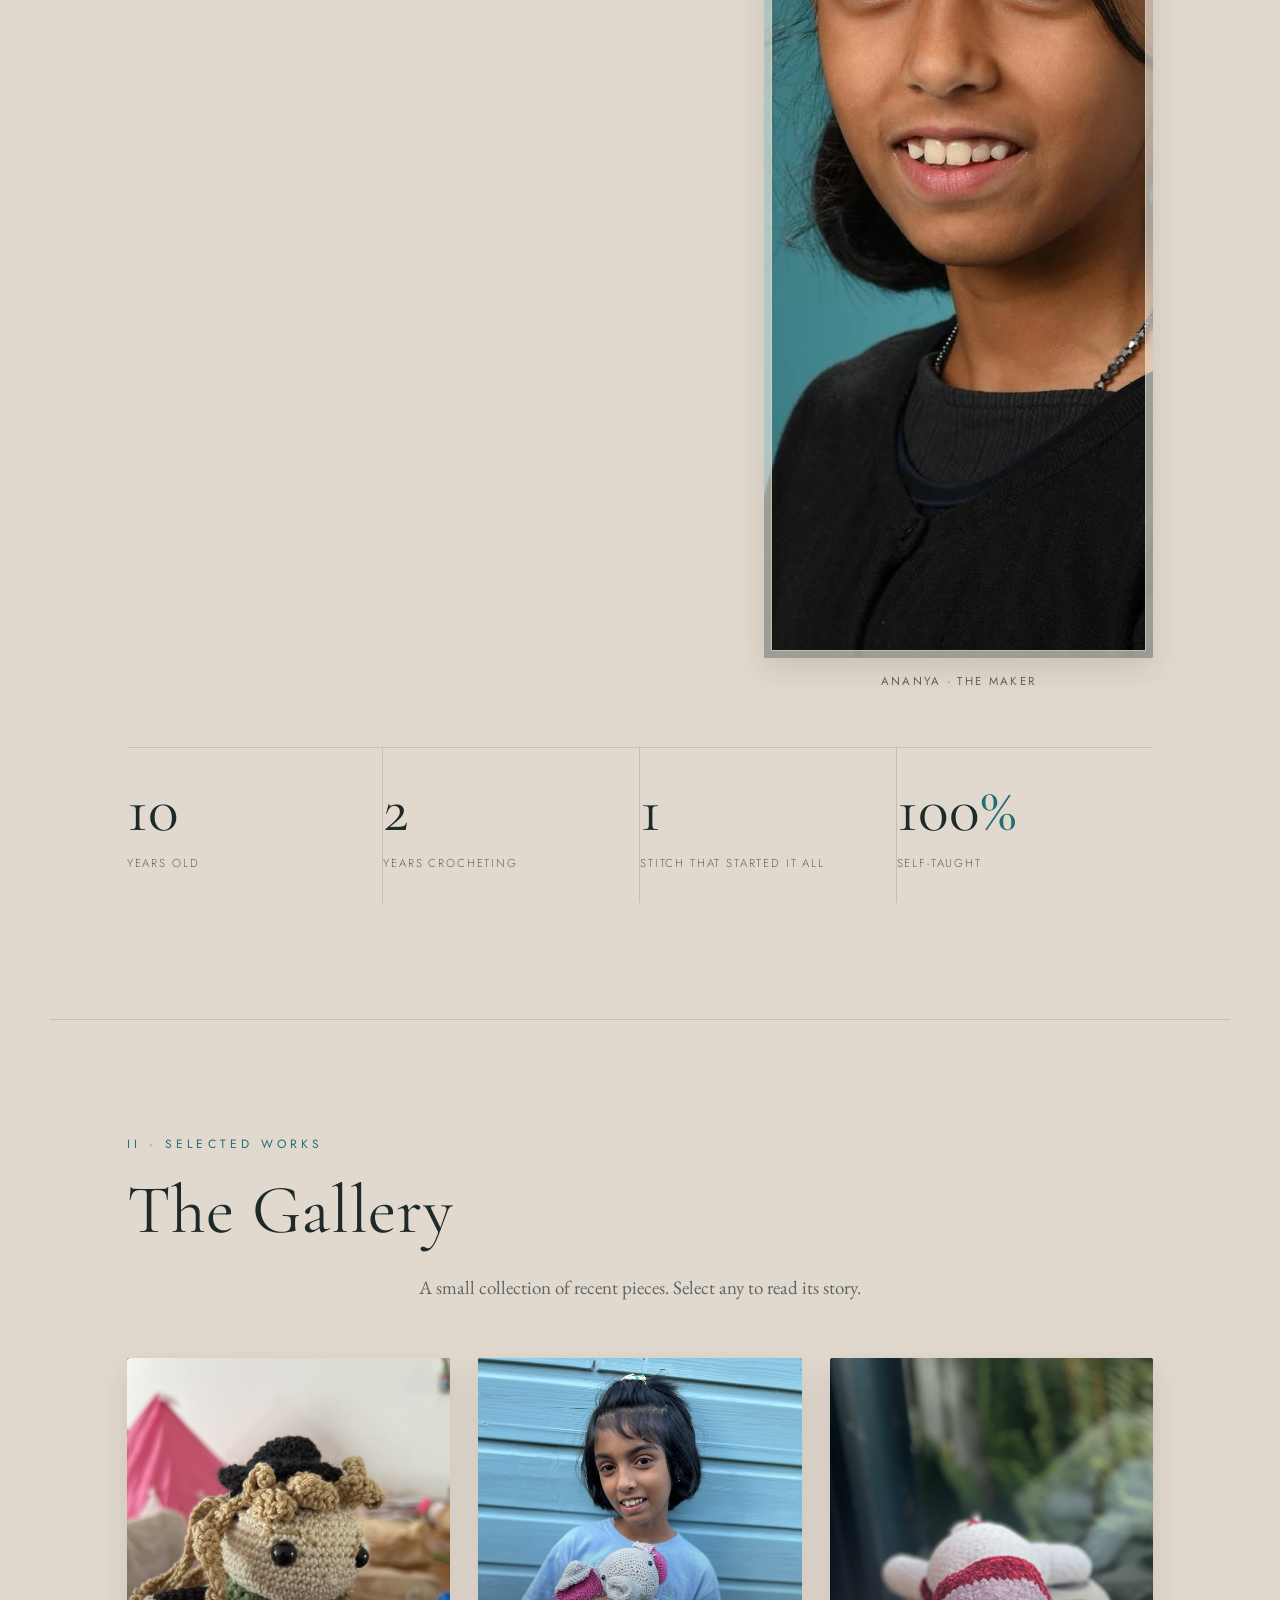
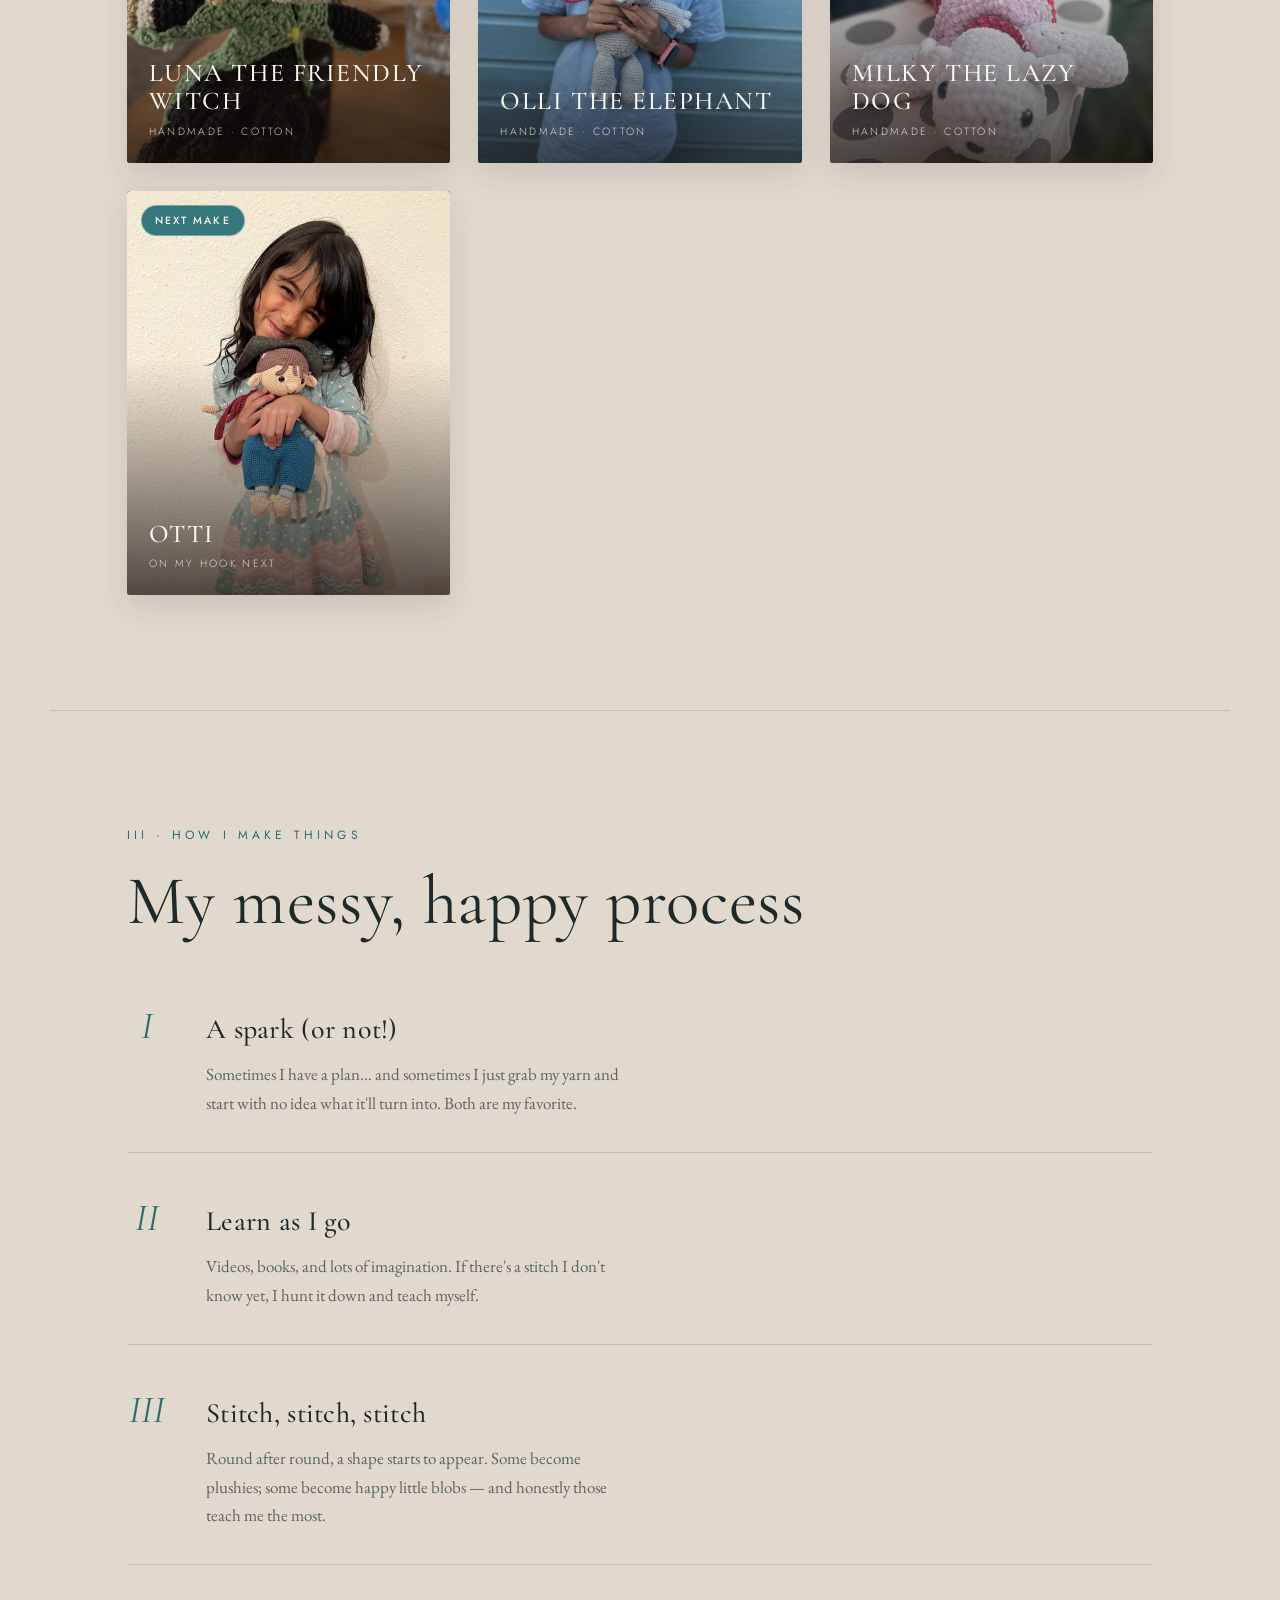
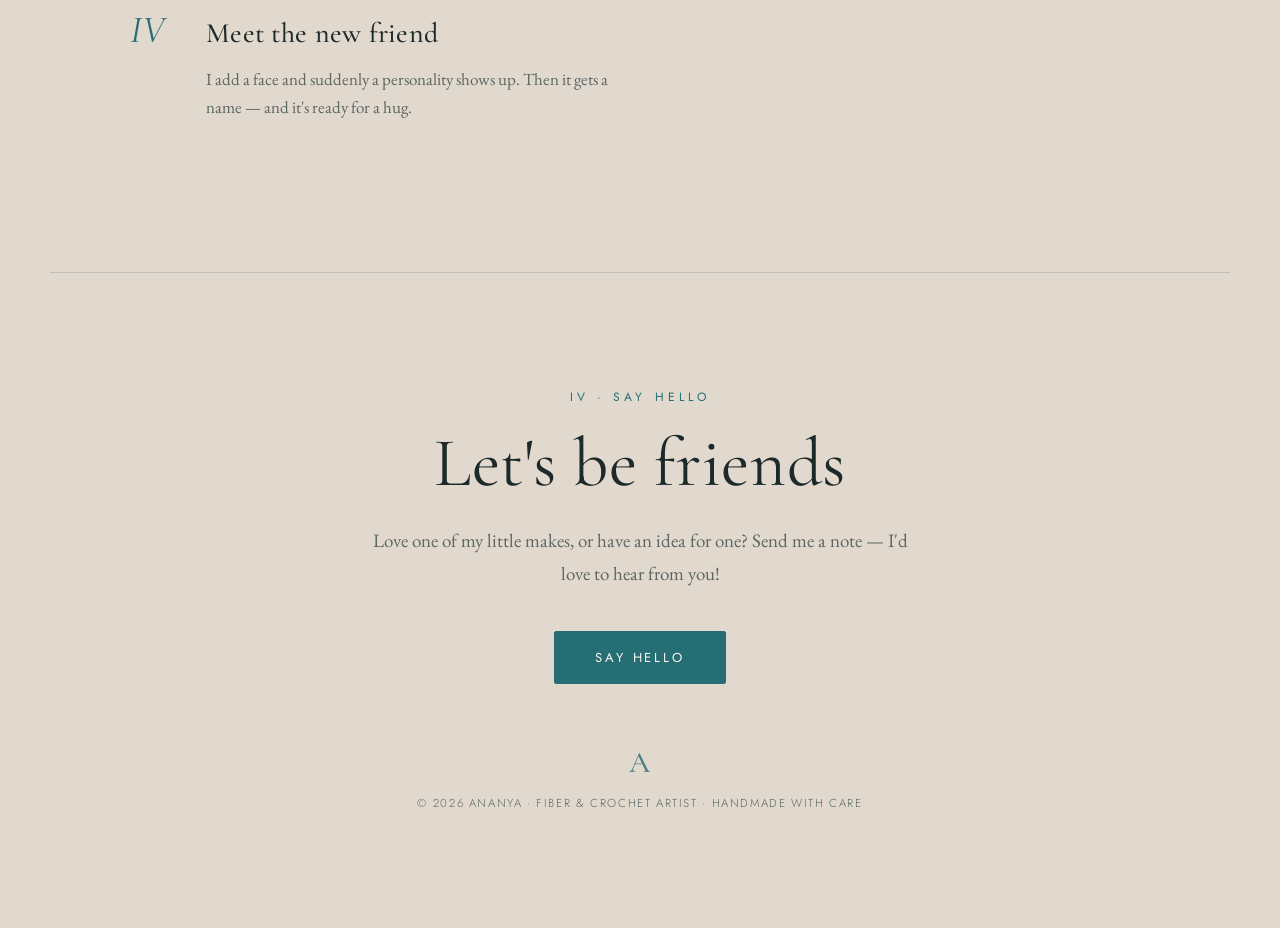
==== commit af662f21: "Add a photo to Milky the Lazy Dog Wire images/gallery-04.jpg into Milky's gallery card across the En" ====
--- a/index.html
+++ b/index.html
@@ -197,8 +197,9 @@
             </span>
           </button>
 
-          <!-- MILKY — finished piece (early make; add images/gallery-04.jpg to give it a photo) -->
+          <!-- MILKY — finished piece -->
           <button class="piece" type="button" role="listitem"
+                  style="--photo:url('images/gallery-04.jpg')"
                   data-title="Milky the Lazy Dog"
                   data-yarn="Cotton — cream &amp; milky white"
                   data-stitch="Amigurumi, single crochet in the round"
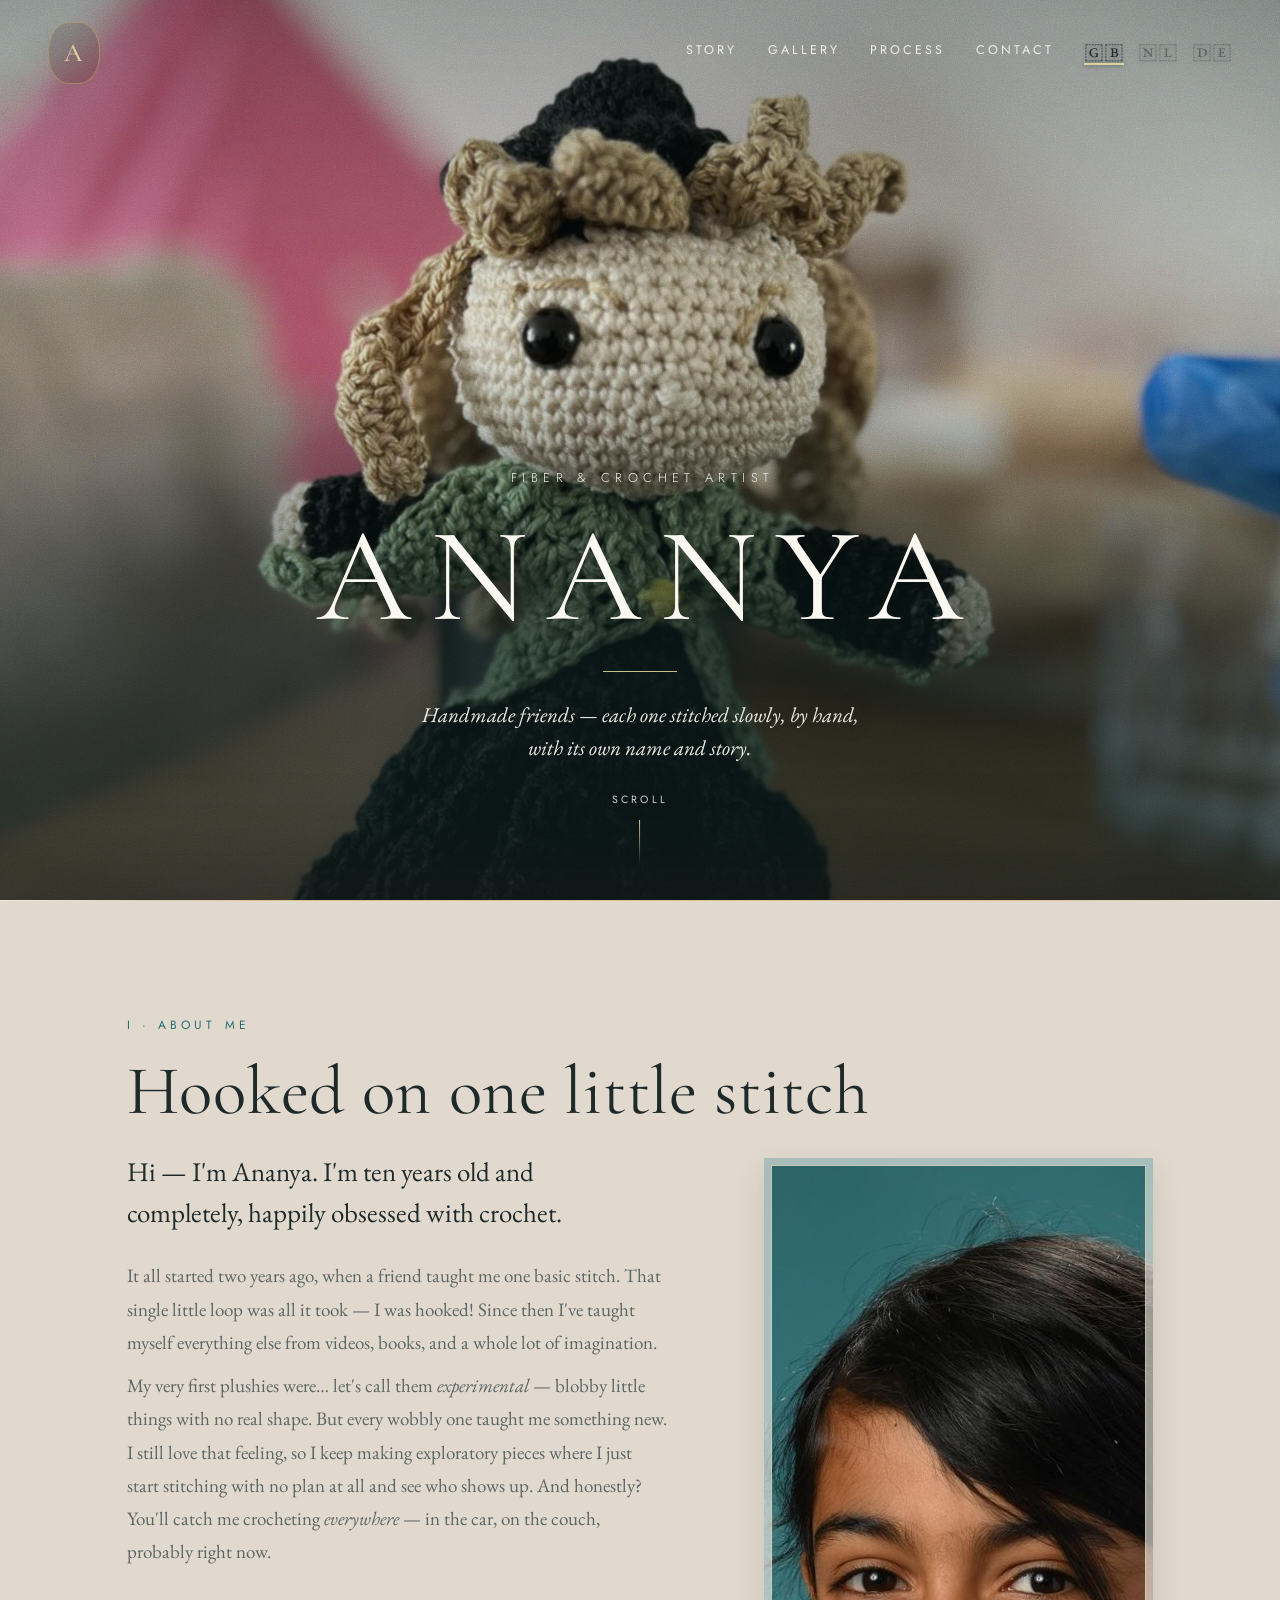
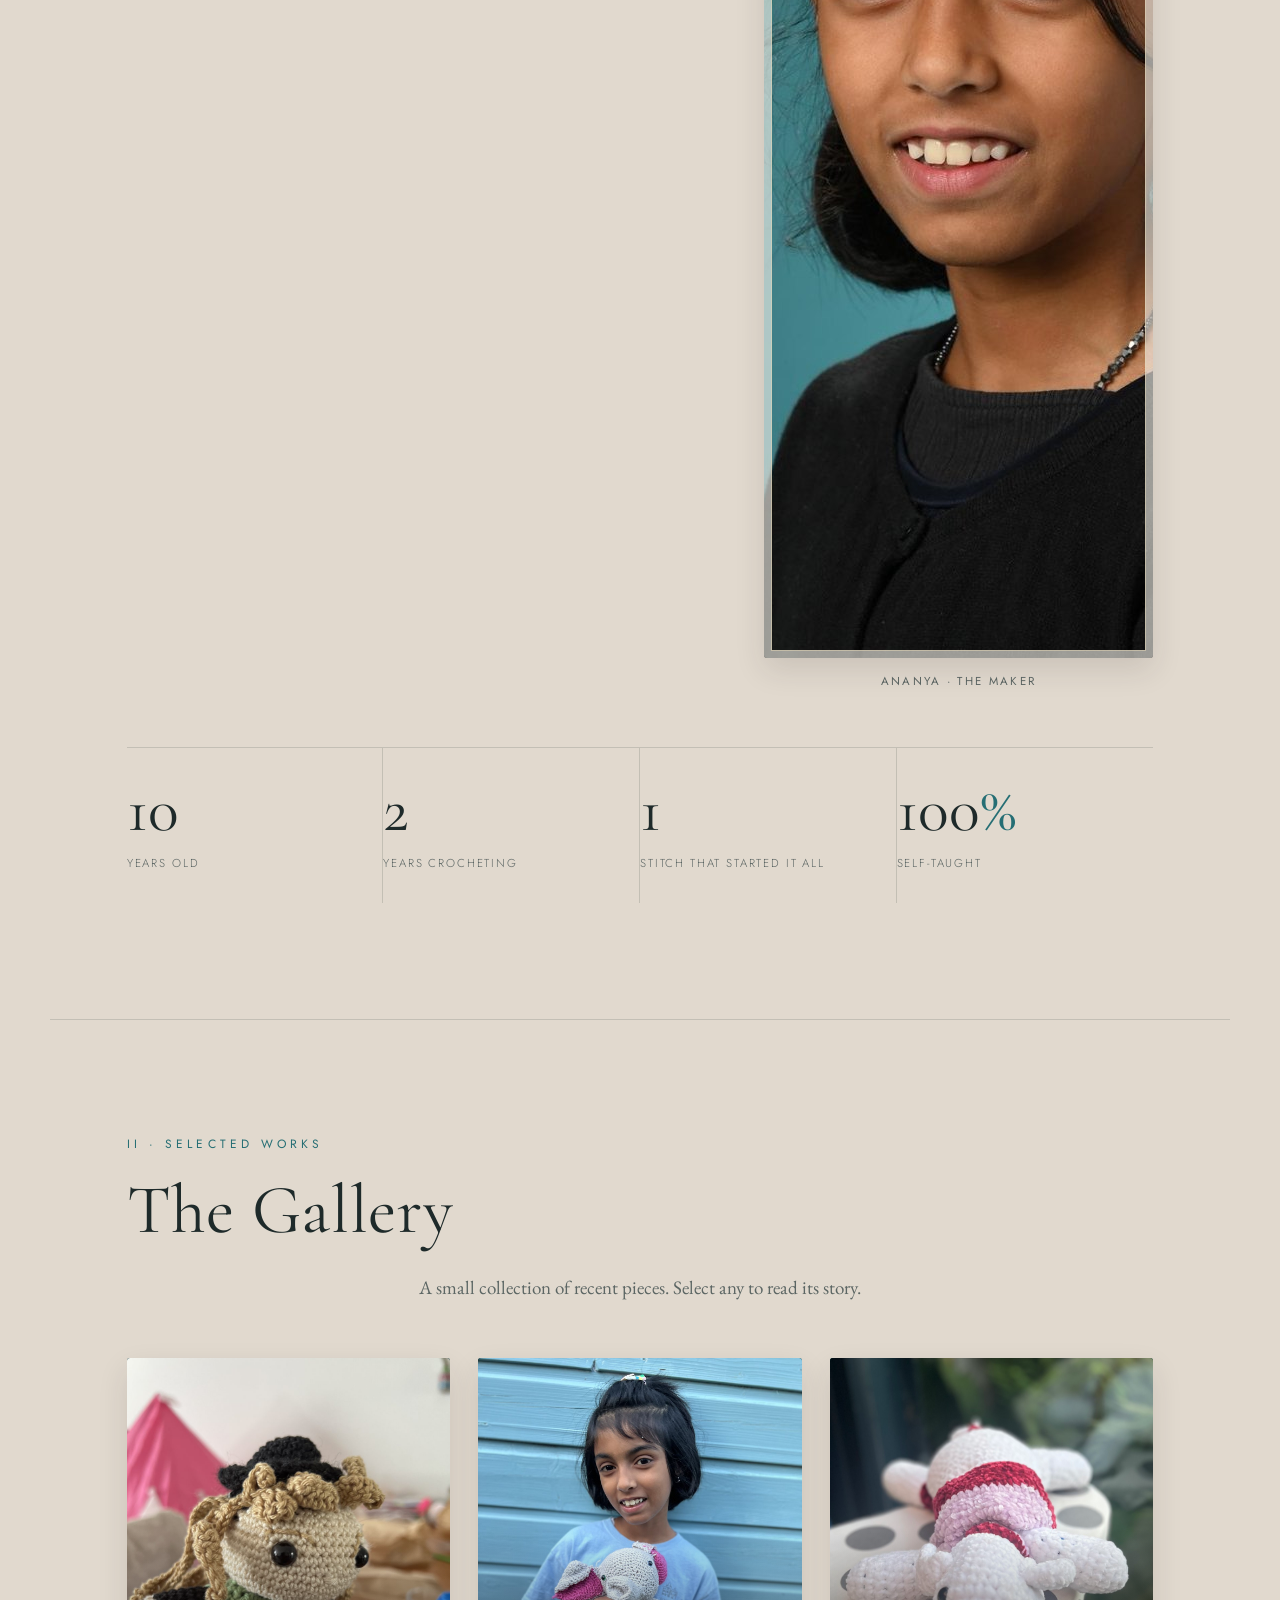
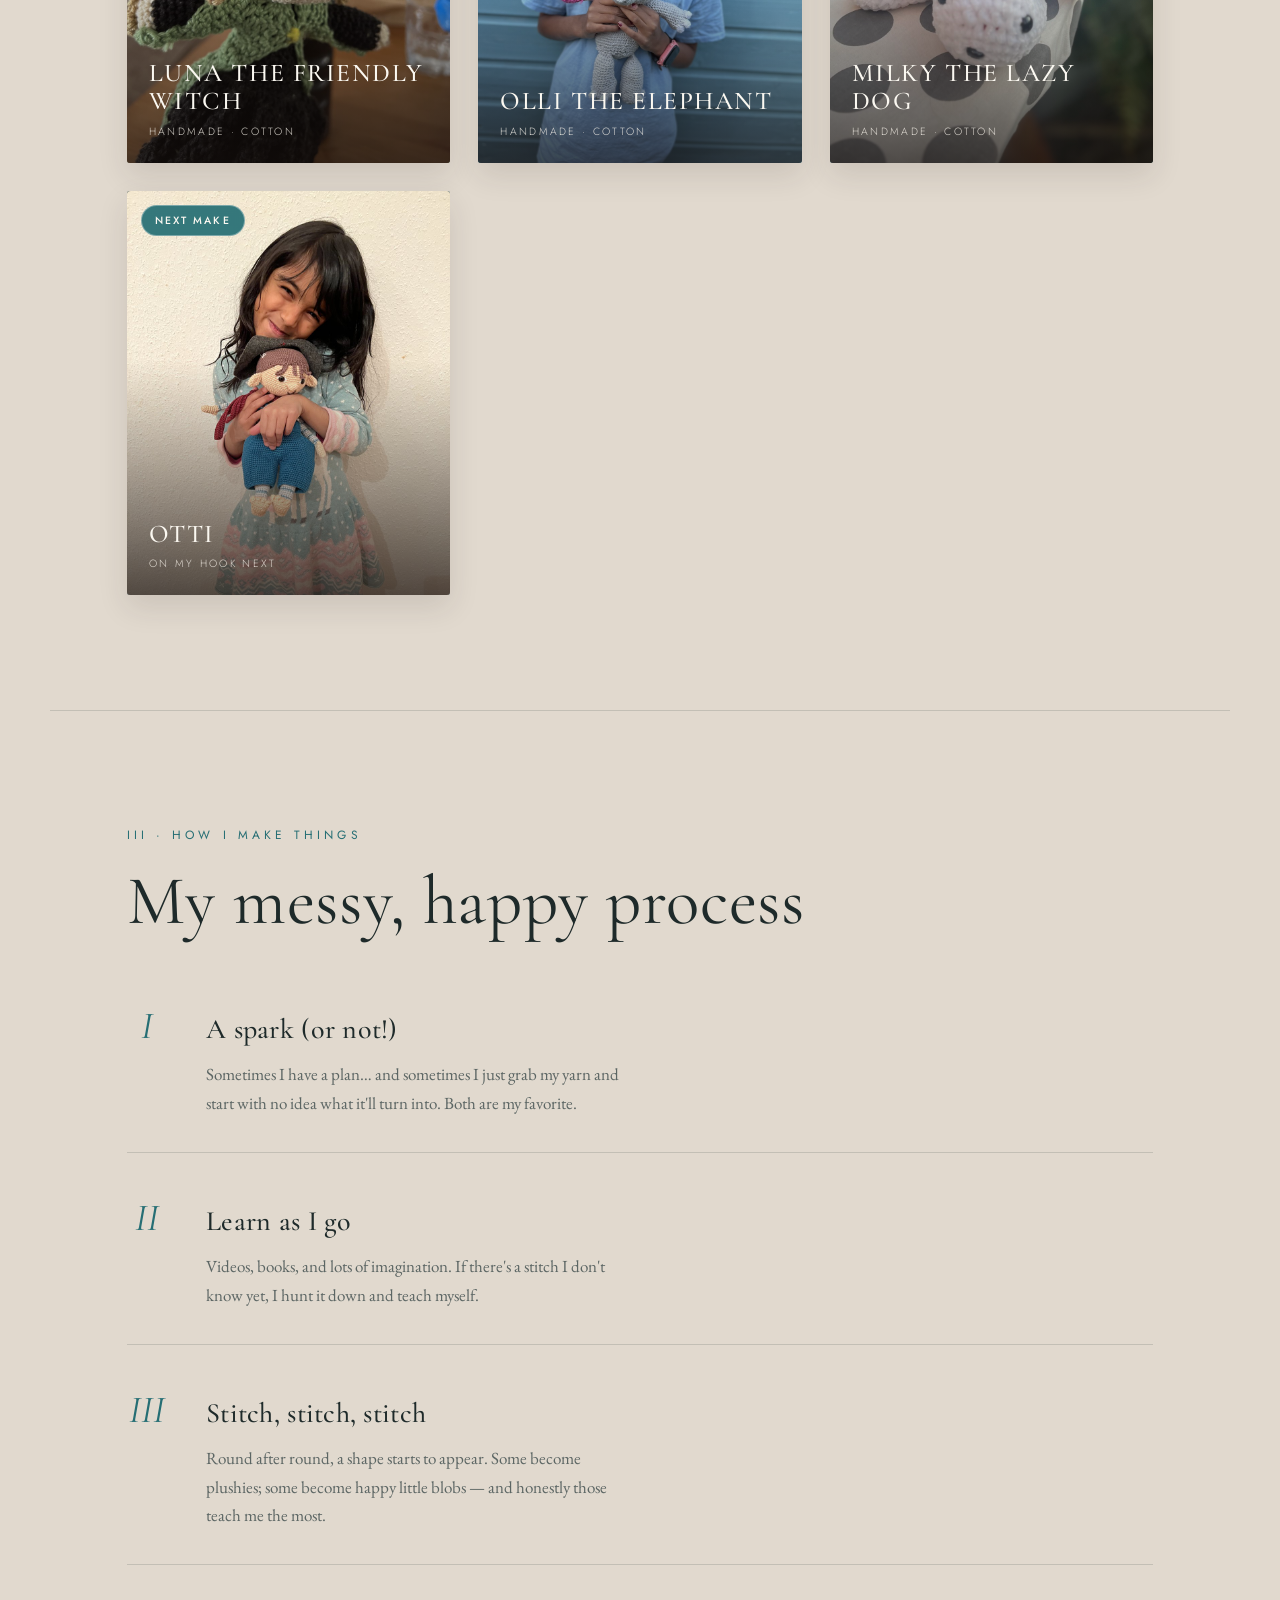
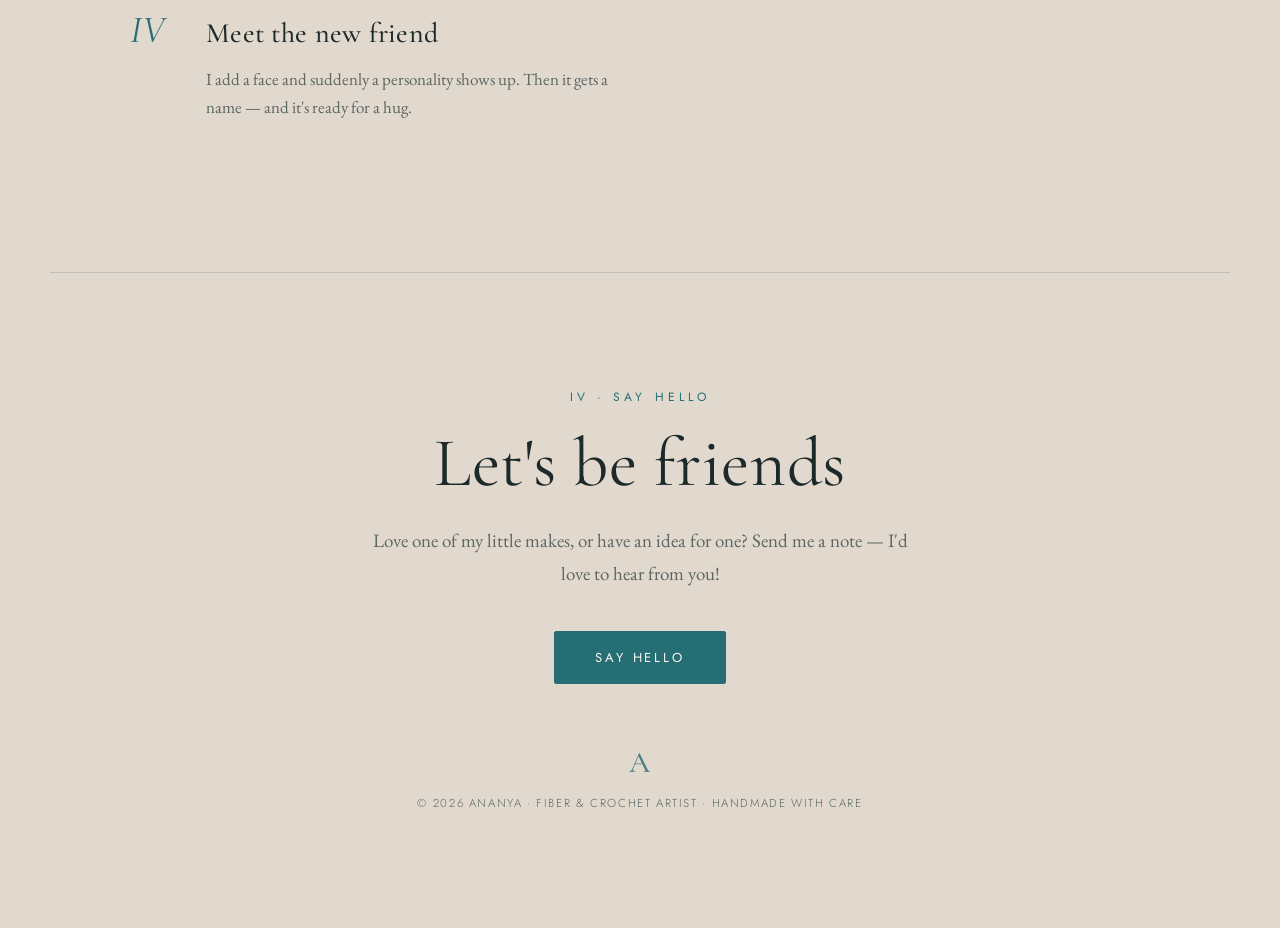
==== commit 1d804ab3: "Nudge Milky's photo crop down so his head shows The gallery card and lightbox crop to a centered win" ====
--- a/index.html
+++ b/index.html
@@ -199,7 +199,7 @@
 
           <!-- MILKY — finished piece -->
           <button class="piece" type="button" role="listitem"
-                  style="--photo:url('images/gallery-04.jpg')"
+                  style="--photo:url('images/gallery-04.jpg'); --photo-y:82%"
                   data-title="Milky the Lazy Dog"
                   data-yarn="Cotton — cream &amp; milky white"
                   data-stitch="Amigurumi, single crochet in the round"
--- a/styles.css
+++ b/styles.css
@@ -438,7 +438,8 @@
   /* Real photo (images/gallery-0N.jpg) via inline --photo, gradient behind */
   background-image: var(--photo, none), var(--sw-a);
   background-size: cover, cover;
-  background-position: center, center;
+  /* --photo-y lets an individual card nudge its photo crop vertically */
+  background-position: center var(--photo-y, center), center;
   transition: transform 1.1s var(--ease);
 }
 .piece[data-swatch="a"] .piece__img { background-image: var(--photo, none), var(--sw-a); }
@@ -711,7 +712,7 @@
   min-height: 380px;
   background-image: var(--lb-photo, none), var(--lb-swatch, var(--sw-a));
   background-size: cover, cover;
-  background-position: center, center;
+  background-position: center var(--lb-photo-y, center), center;
 }
 .lightbox__body { padding: clamp(28px, 3.4vw, 52px); }
 .lightbox__title {
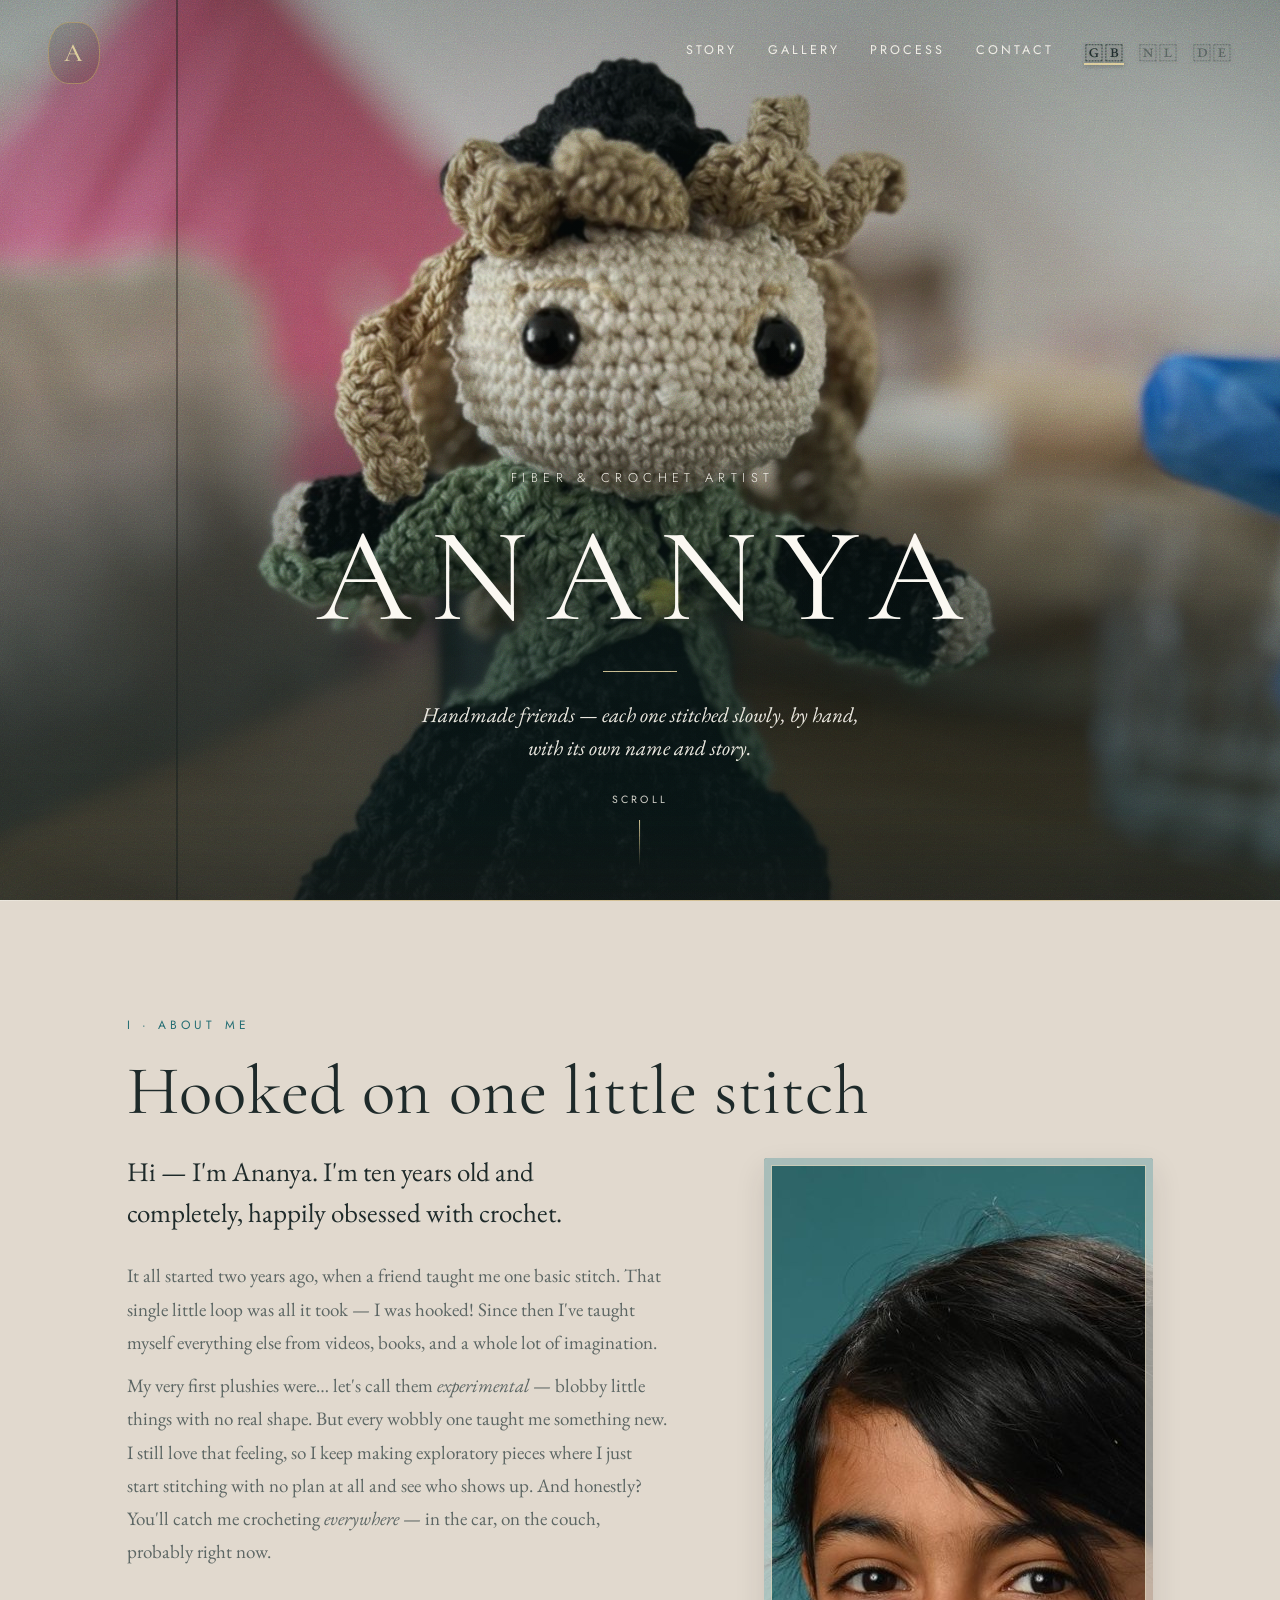
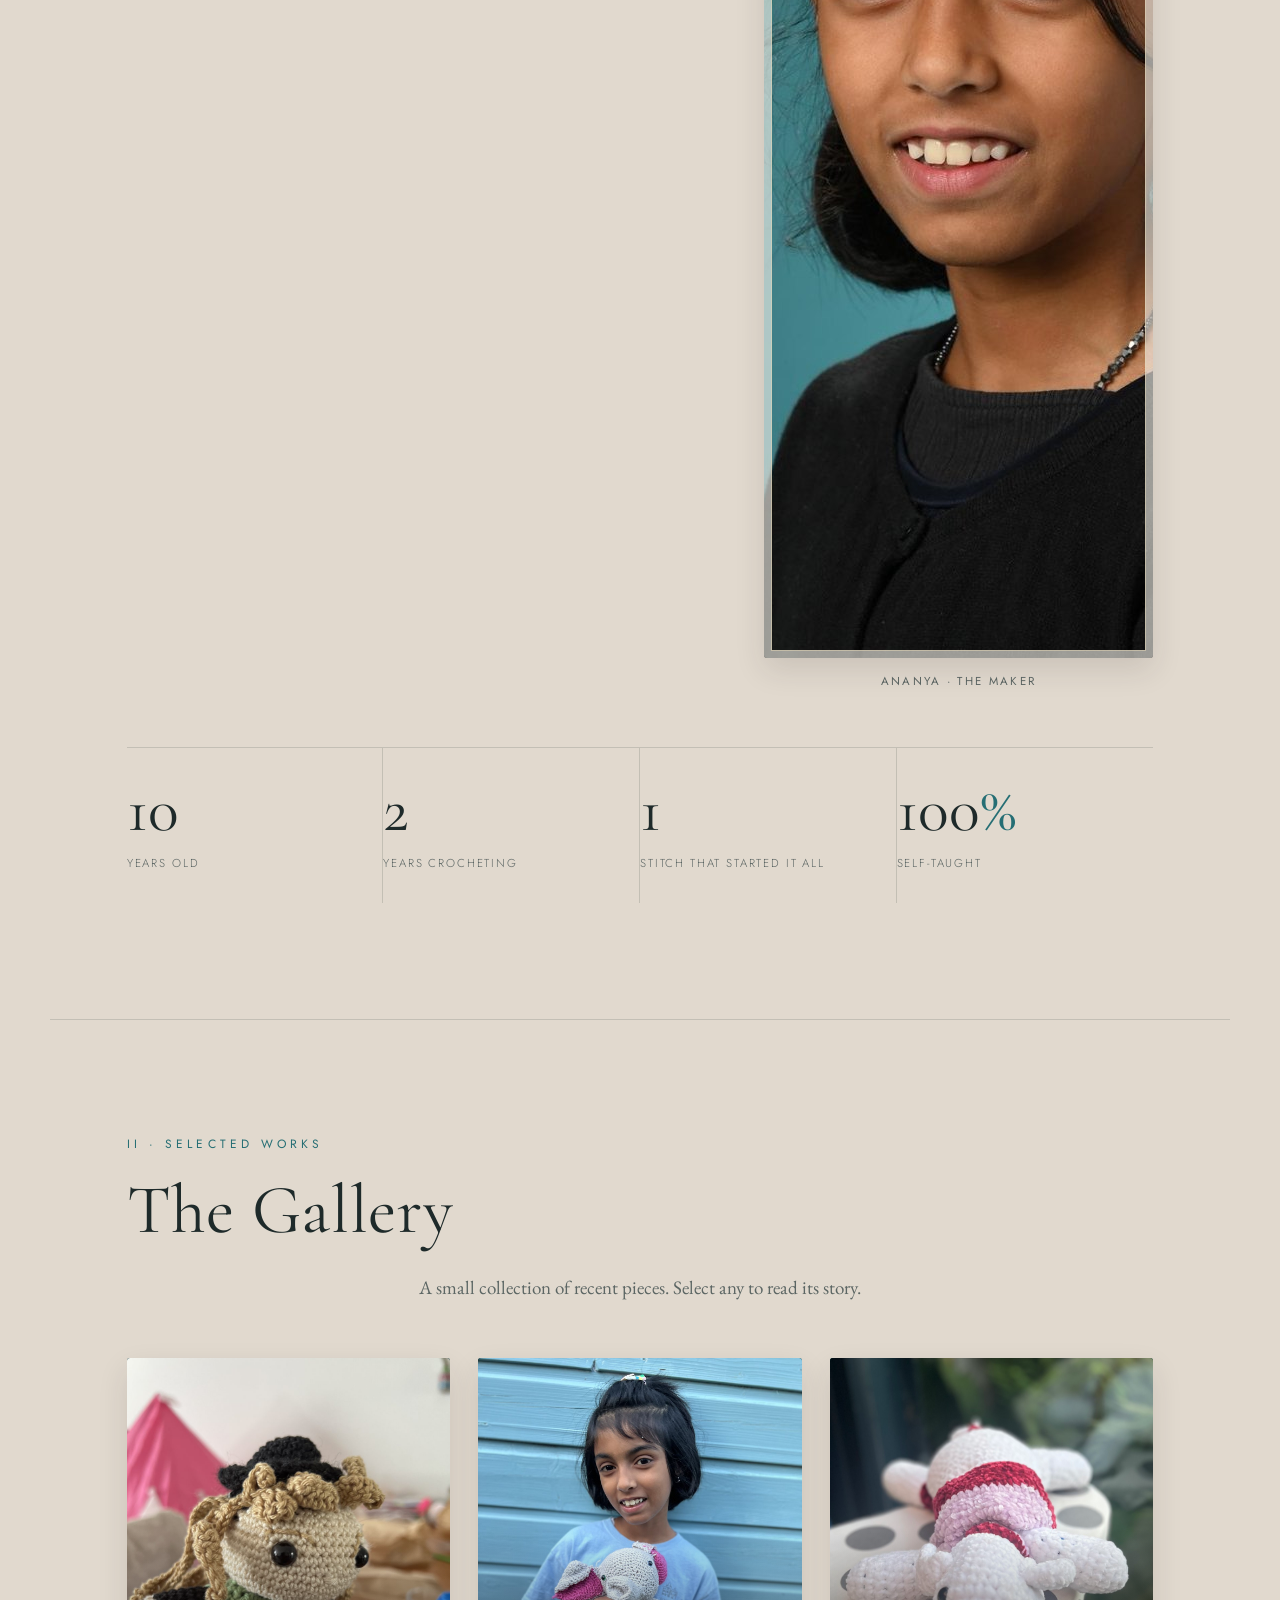
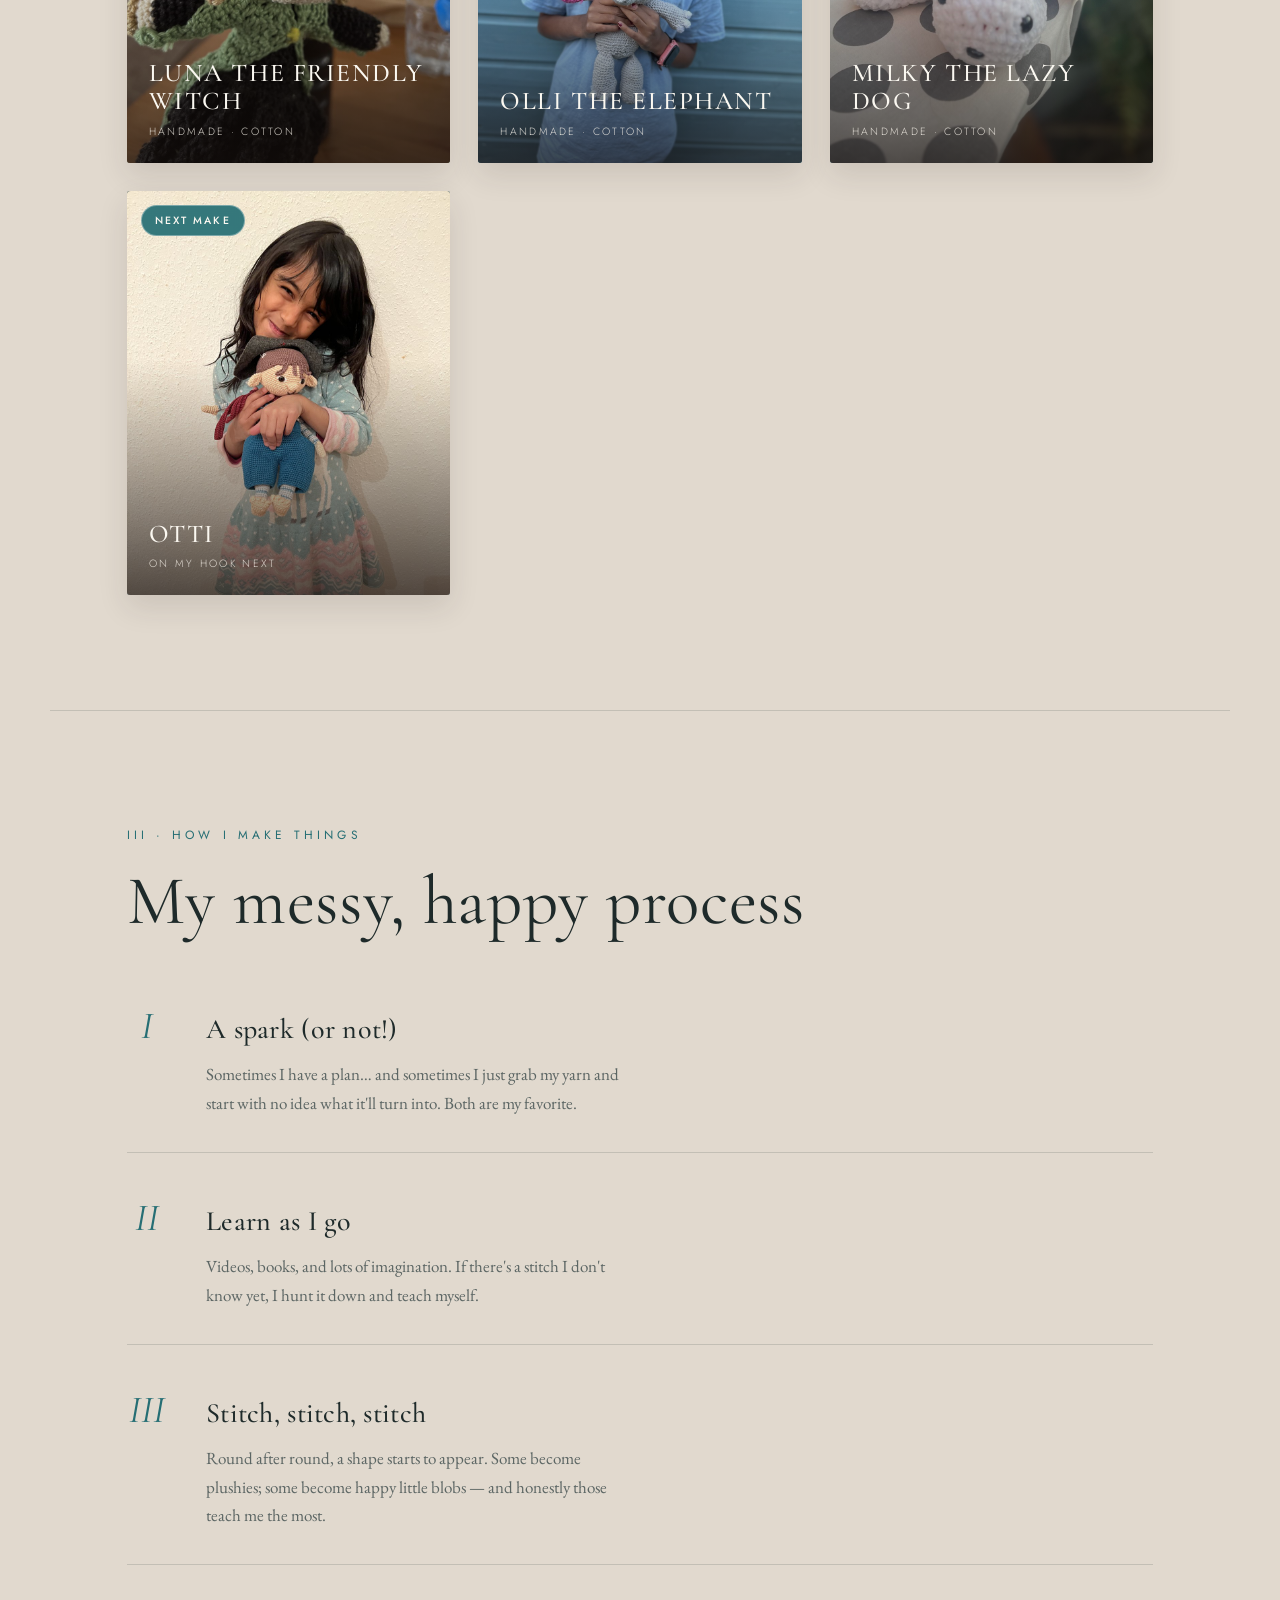
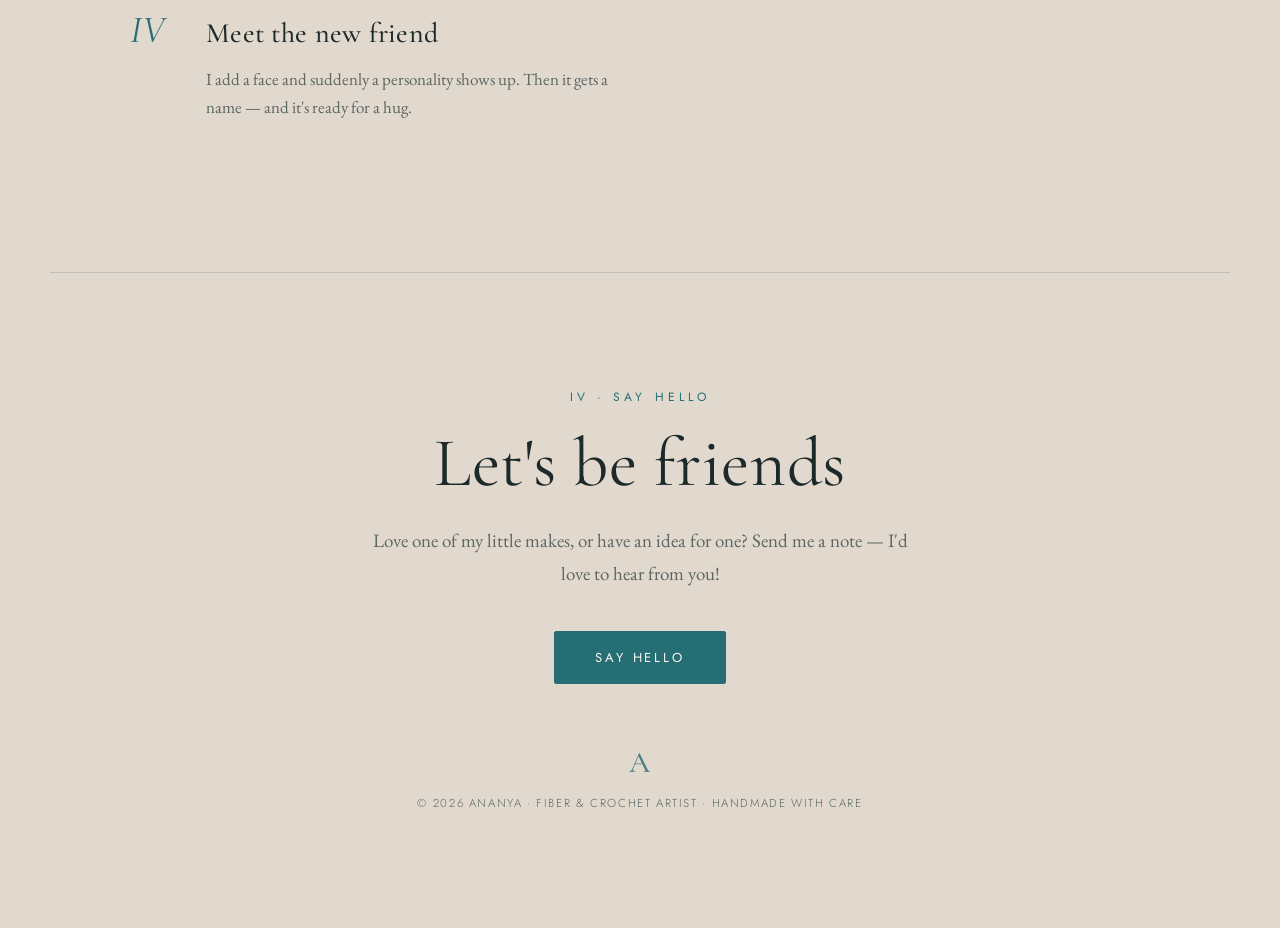
==== commit 2e39c515: "Cache-bust the stylesheet link (styles.css?v=2) Mobile browsers were serving a stale styles.css and " ====
--- a/index.html
+++ b/index.html
@@ -33,7 +33,7 @@
   <link rel="preconnect" href="https://fonts.gstatic.com" crossorigin />
   <!-- Cormorant Garamond (display) · EB Garamond (prose) · Jost (labels) -->
   <link href="https://fonts.googleapis.com/css2?family=Cormorant+Garamond:ital,wght@0,300;0,400;0,500;0,600;1,400;1,500&family=EB+Garamond:ital,wght@0,400;0,500;1,400&family=Jost:wght@300;400;500&display=swap" rel="stylesheet" />
-  <link rel="stylesheet" href="styles.css" />
+  <link rel="stylesheet" href="styles.css?v=2" />
 </head>
 
 <body>
--- a/styles.css
+++ b/styles.css
@@ -781,8 +781,11 @@
   .stats { grid-template-columns: repeat(2, 1fr); }
   .stat { border-bottom: 1px solid var(--line); padding-right: 20px; }
   .stat:nth-child(2) { border-right: 0; }
-  .lightbox__panel { grid-template-columns: 1fr; }
-  .lightbox__media { min-height: 240px; }
+  /* Stack as normal block flow (not grid): a grid item's aspect-ratio fights
+     align-items:stretch and lets the body overlap the photo. Plain flow gives
+     the photo a reliable portrait window with the text cleanly below it. */
+  .lightbox__panel { display: block; }
+  .lightbox__media { min-height: 0; aspect-ratio: 4 / 5; }
 }
 
 @media (max-width: 620px) {
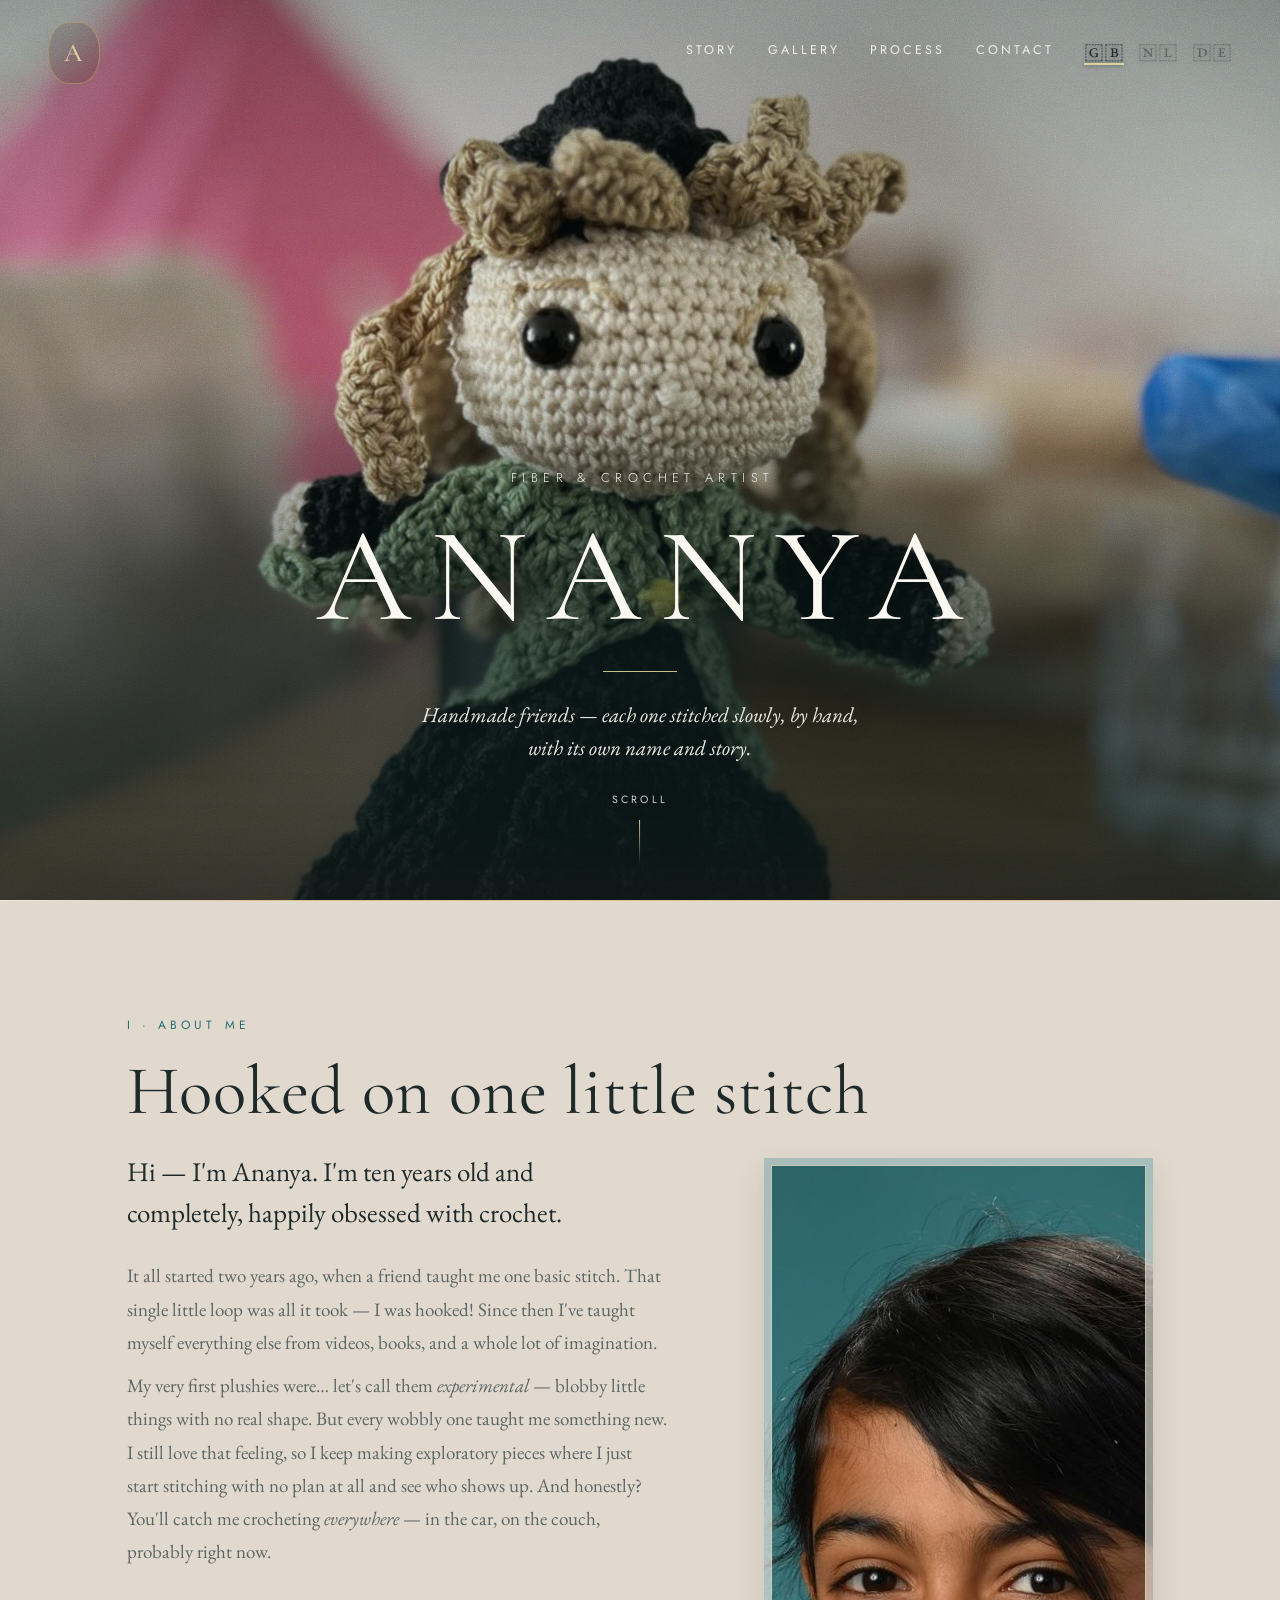
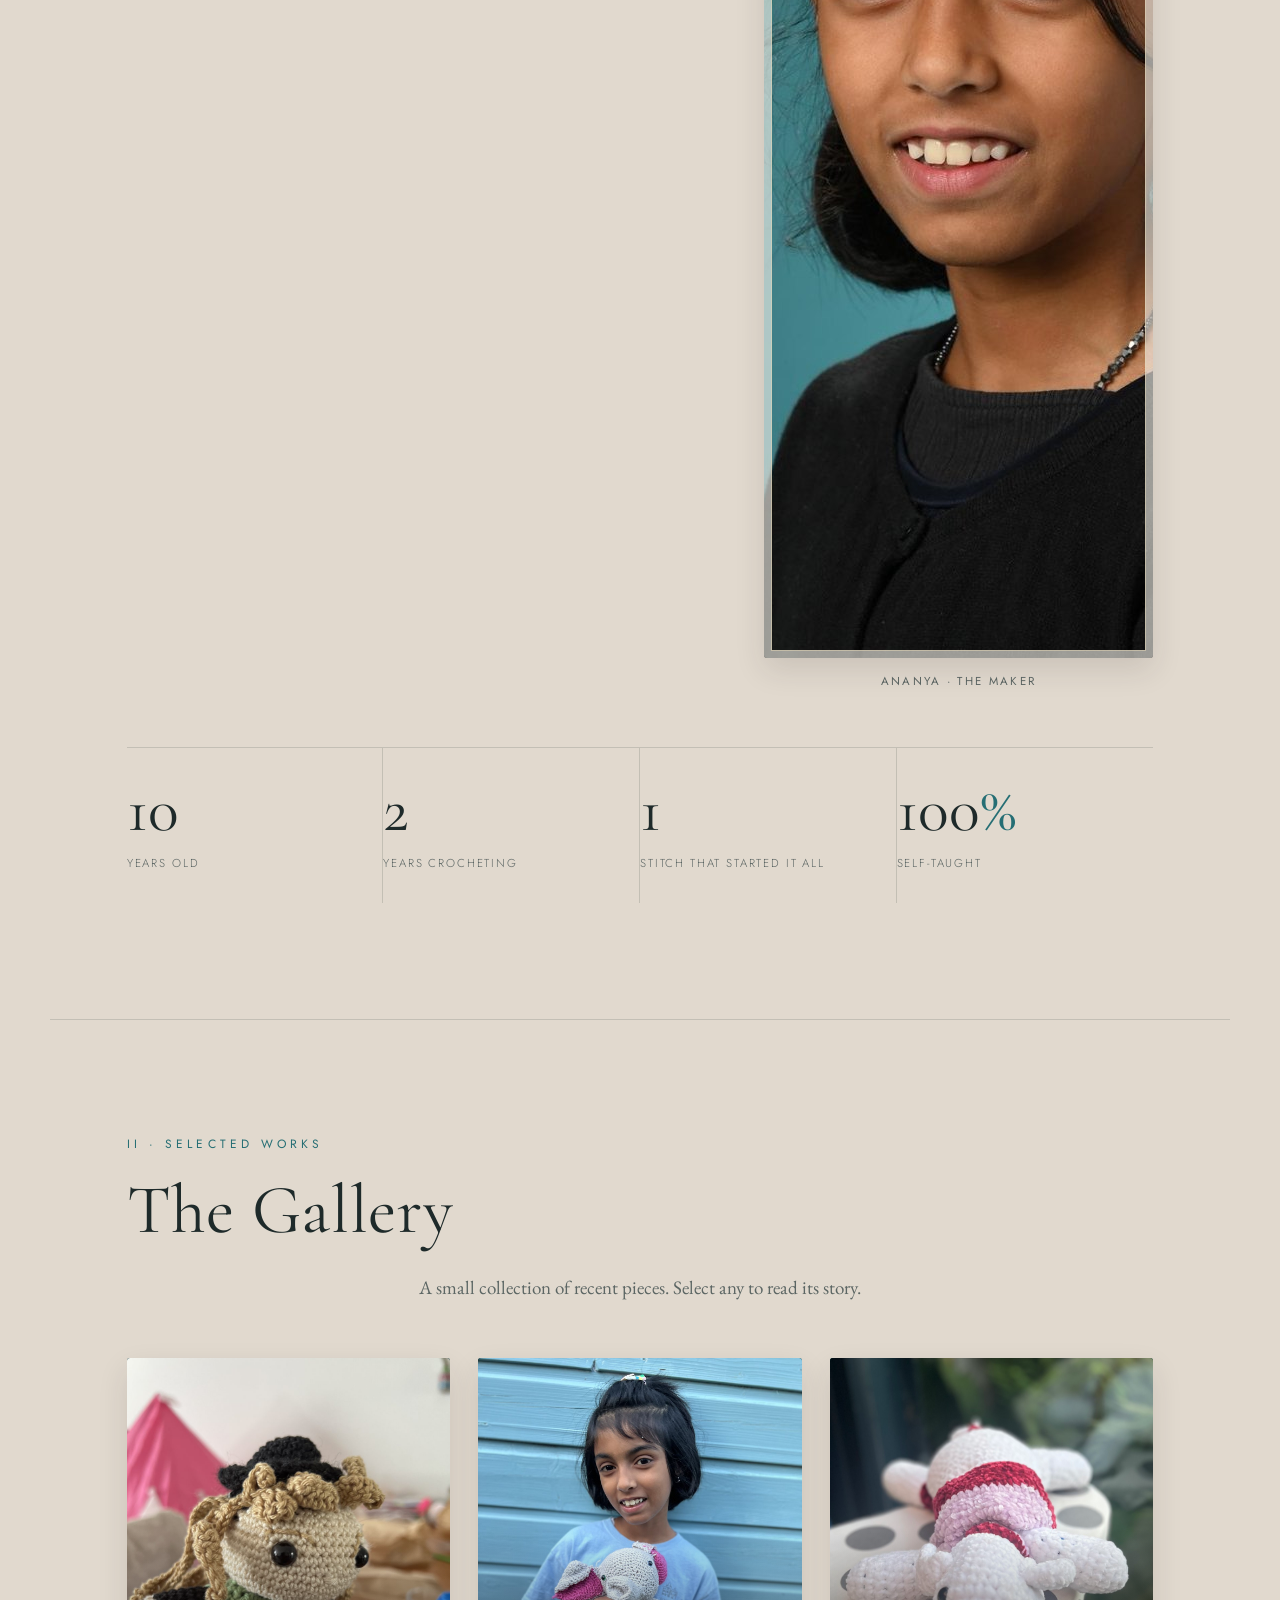
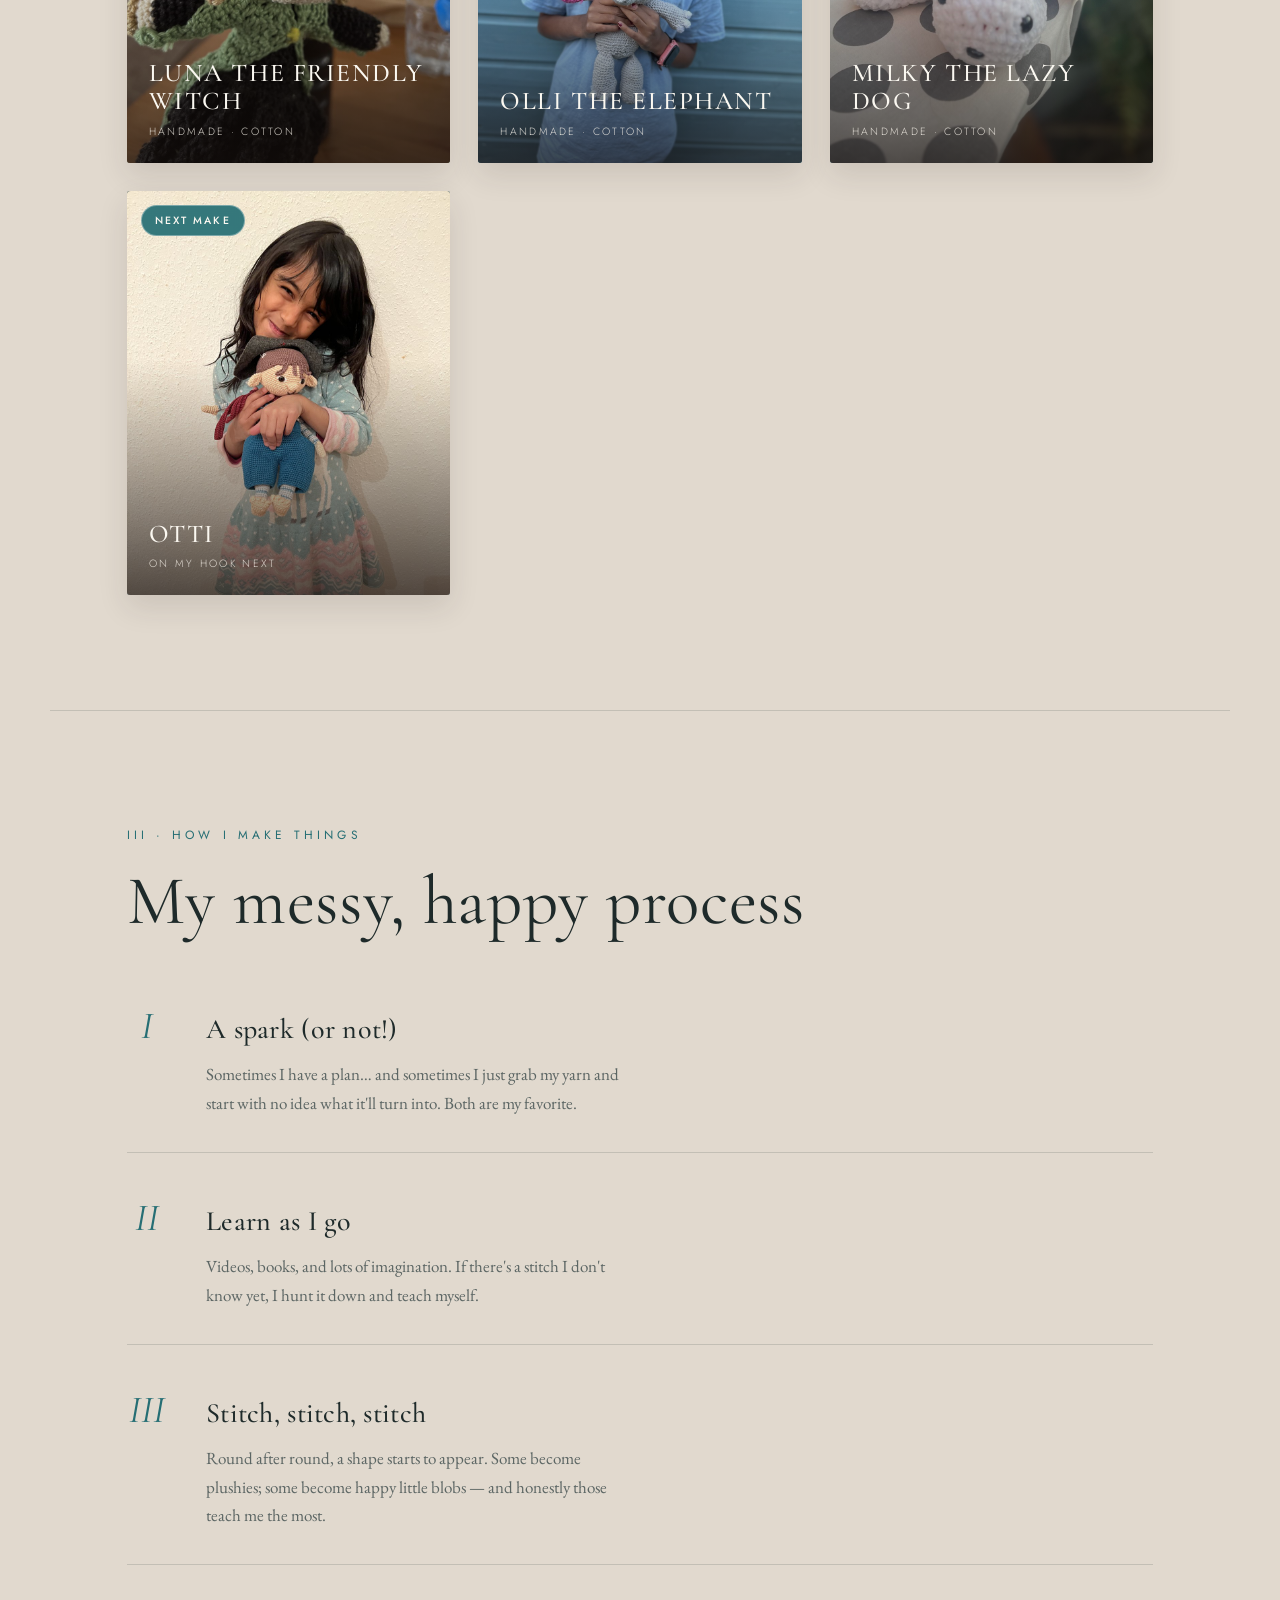
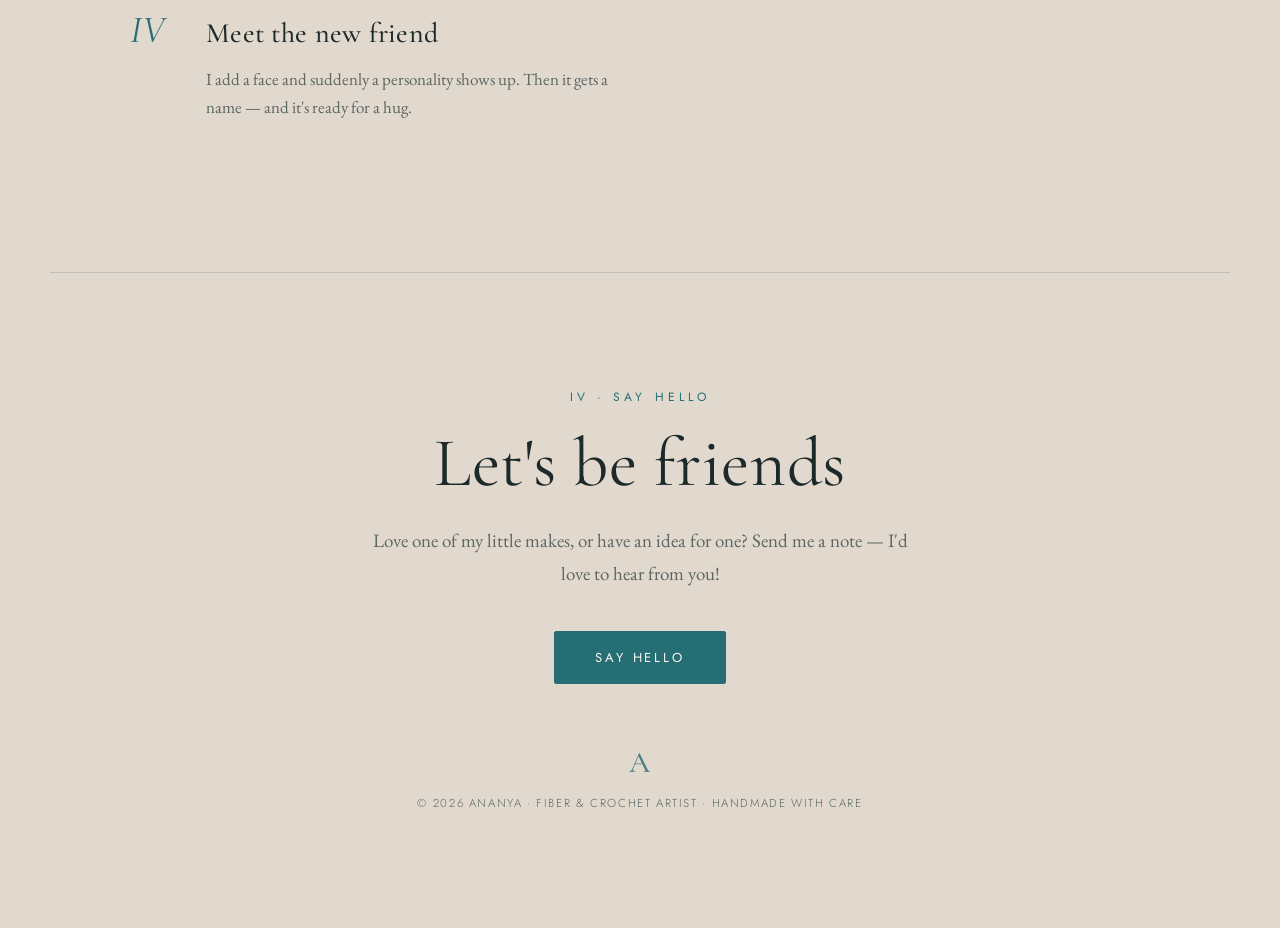
==== commit ffff2d2b: "Reword Olli's story: magenta ears -> pink Change the ear colour in Olli the Elephant's story descrip" ====
--- a/index.html
+++ b/index.html
@@ -188,7 +188,7 @@
                   data-yarn="Cotton — dove grey &amp; magenta"
                   data-stitch="Amigurumi, single crochet in the round"
                   data-swatch="d"
-                  data-story="Olli is a fun-loving, playful elephant inspired by one of my close friends. He's crocheted in soft dove-grey cotton with big floppy ears in bright magenta, a curly little trunk, and a cheeky grin. He's always ready for a game — or a cuddle.">
+                  data-story="Olli is a fun-loving, playful elephant inspired by one of my close friends. He's crocheted in soft dove-grey cotton with big floppy ears in bright pink, a curly little trunk, and a cheeky grin. He's always ready for a game — or a cuddle.">
             <span class="piece__img" data-swatch="d"></span>
             <span class="piece__scrim"></span>
             <span class="piece__meta">
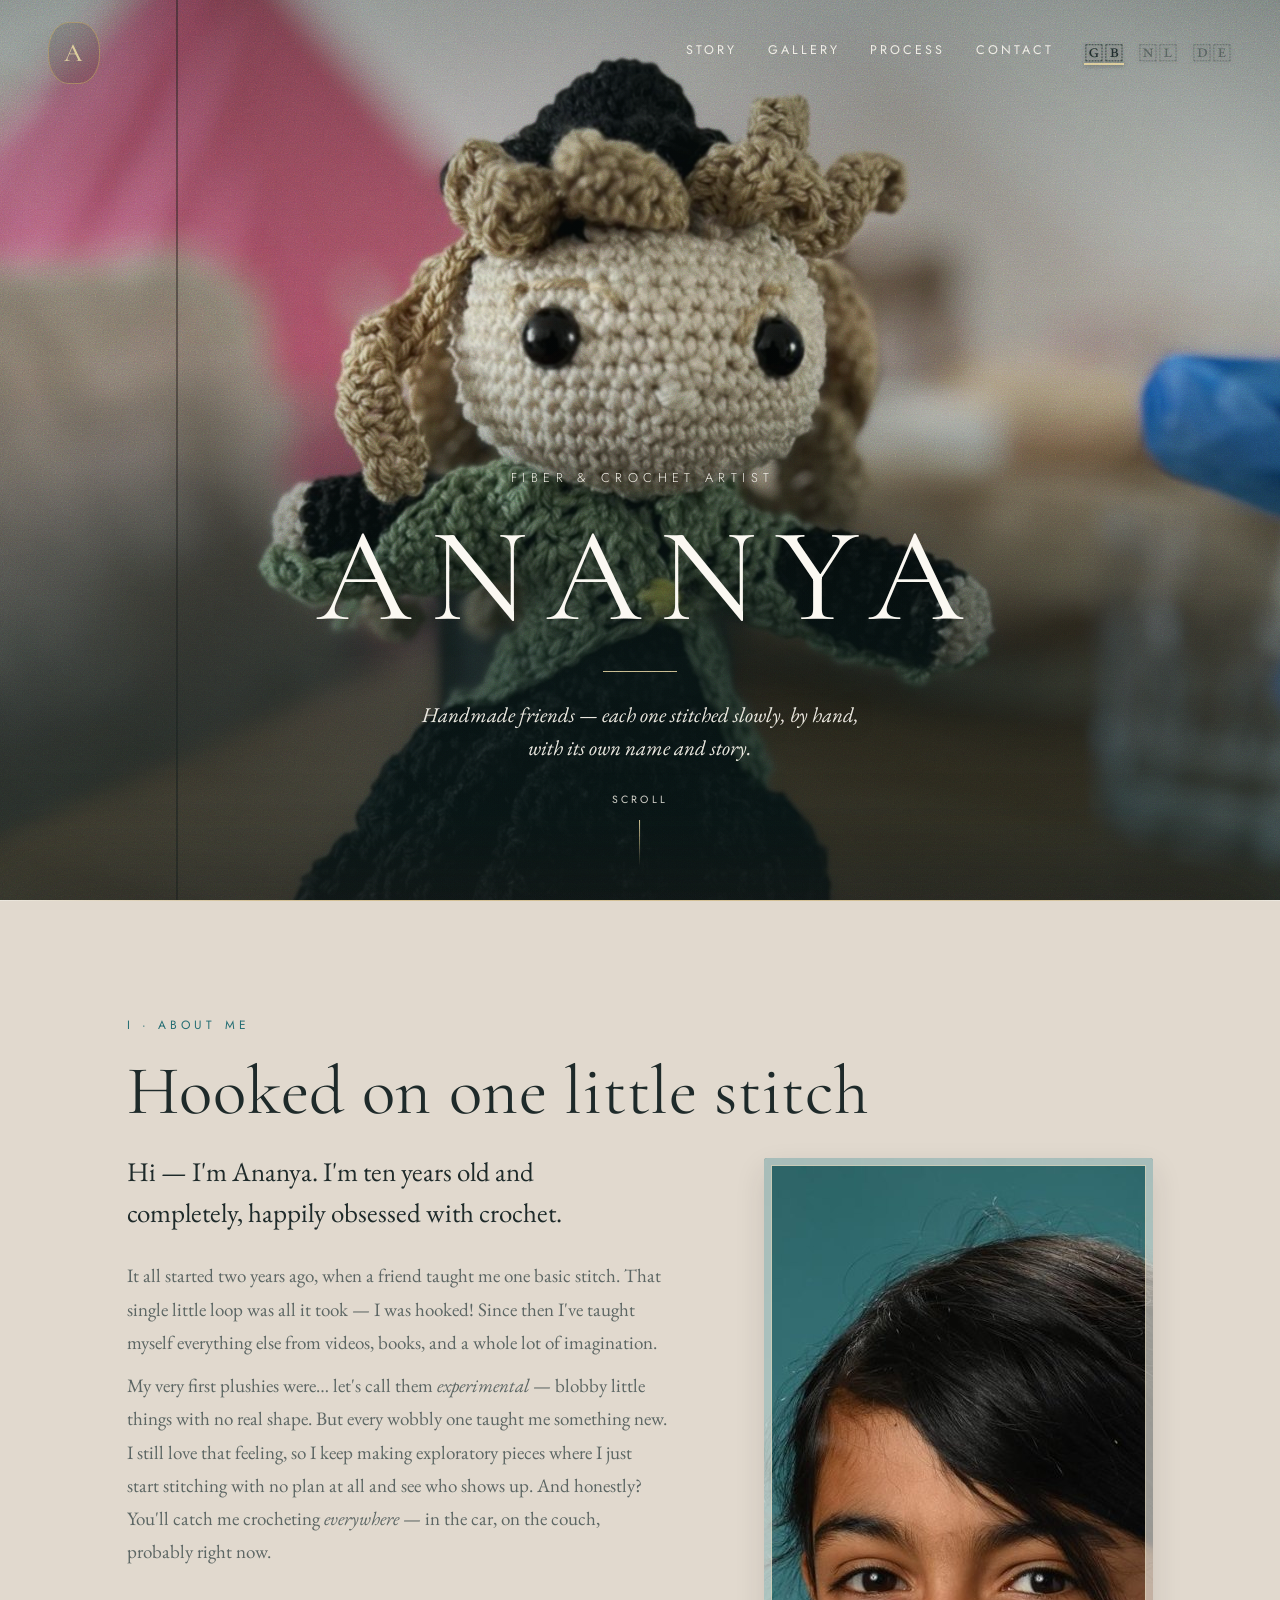
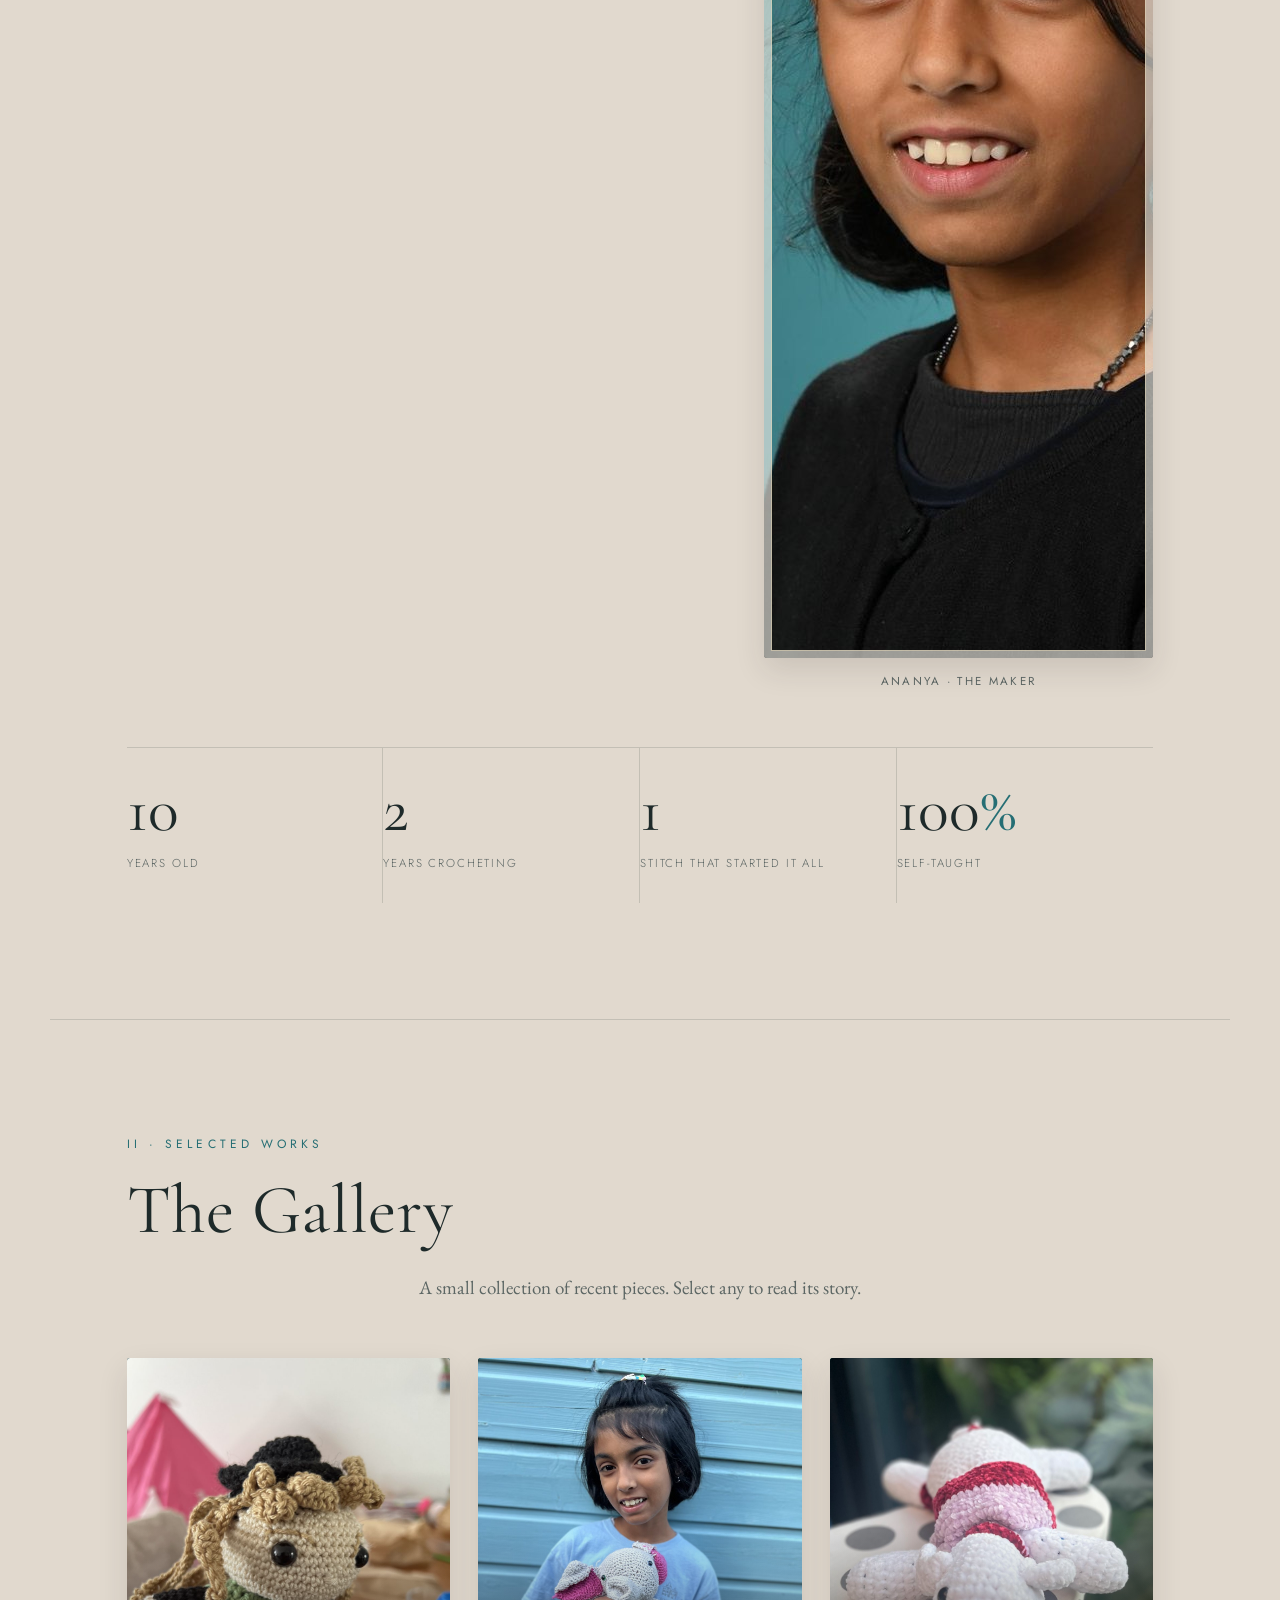
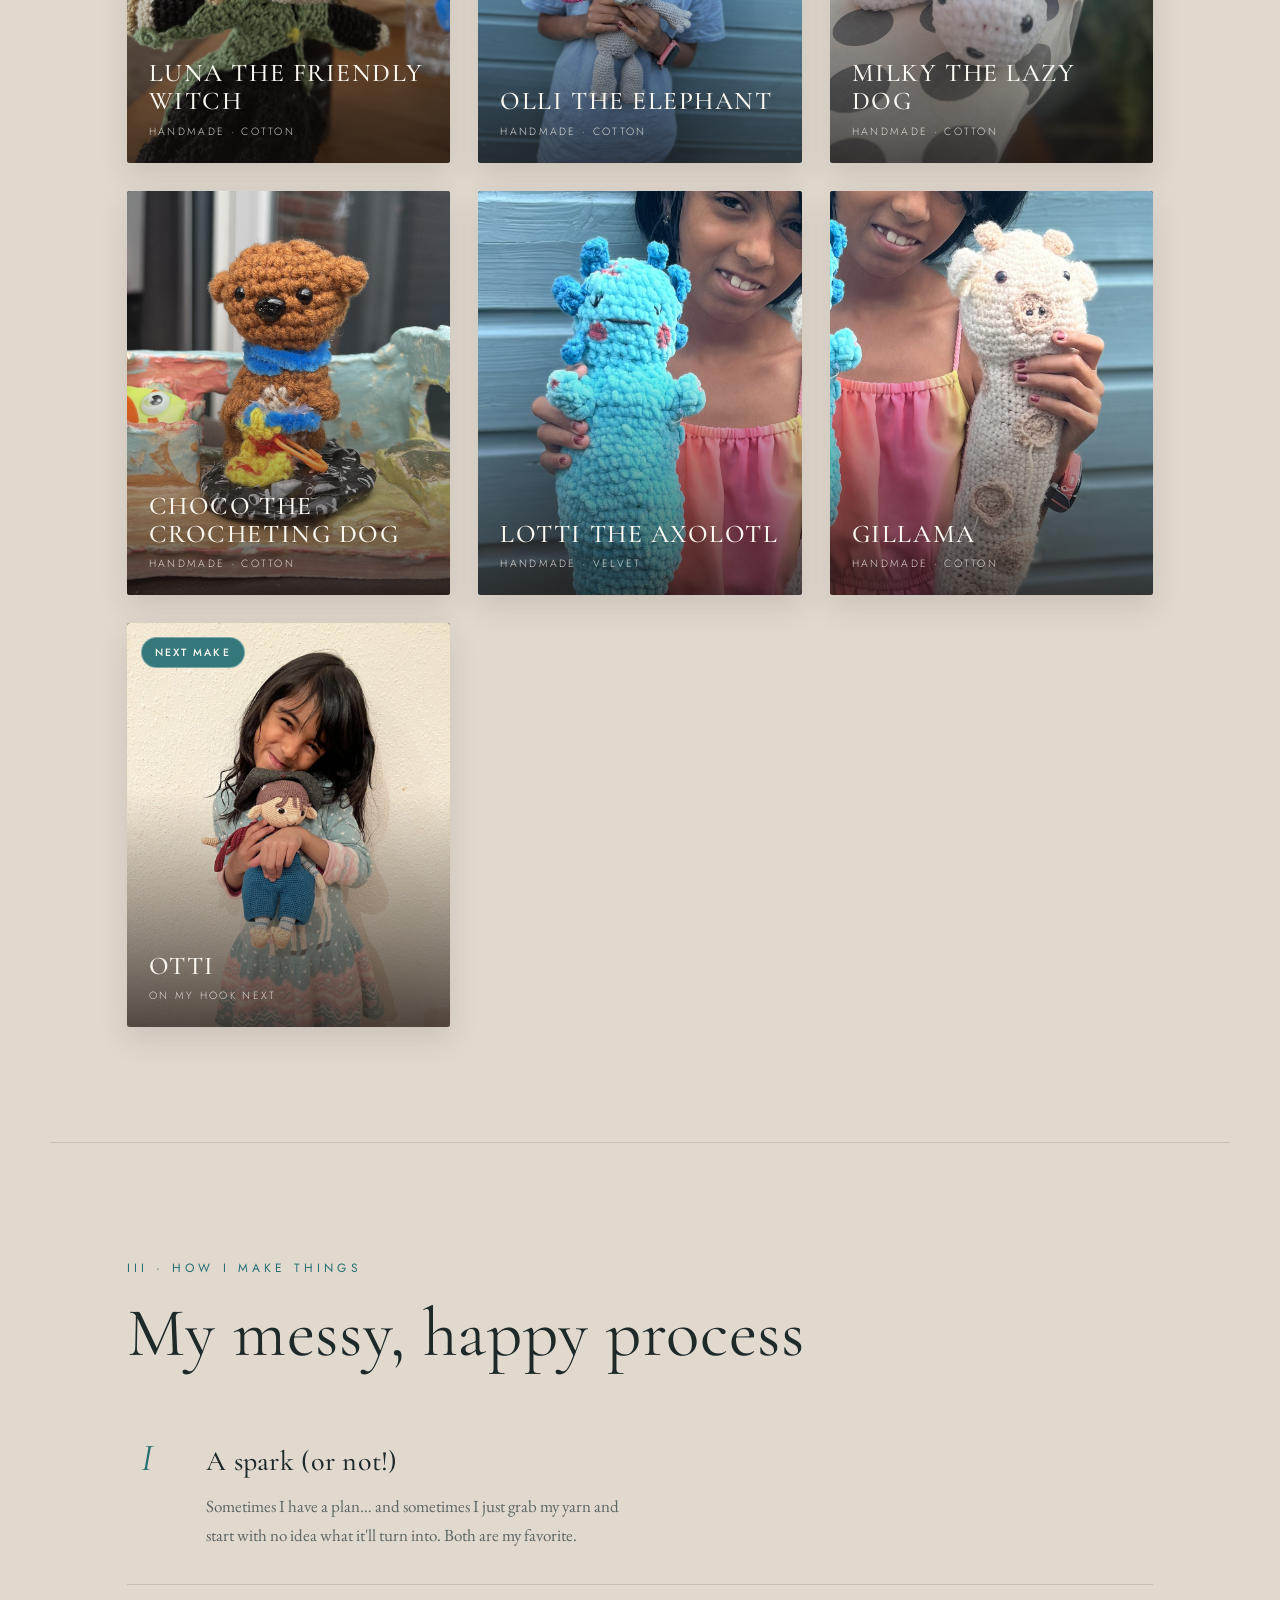
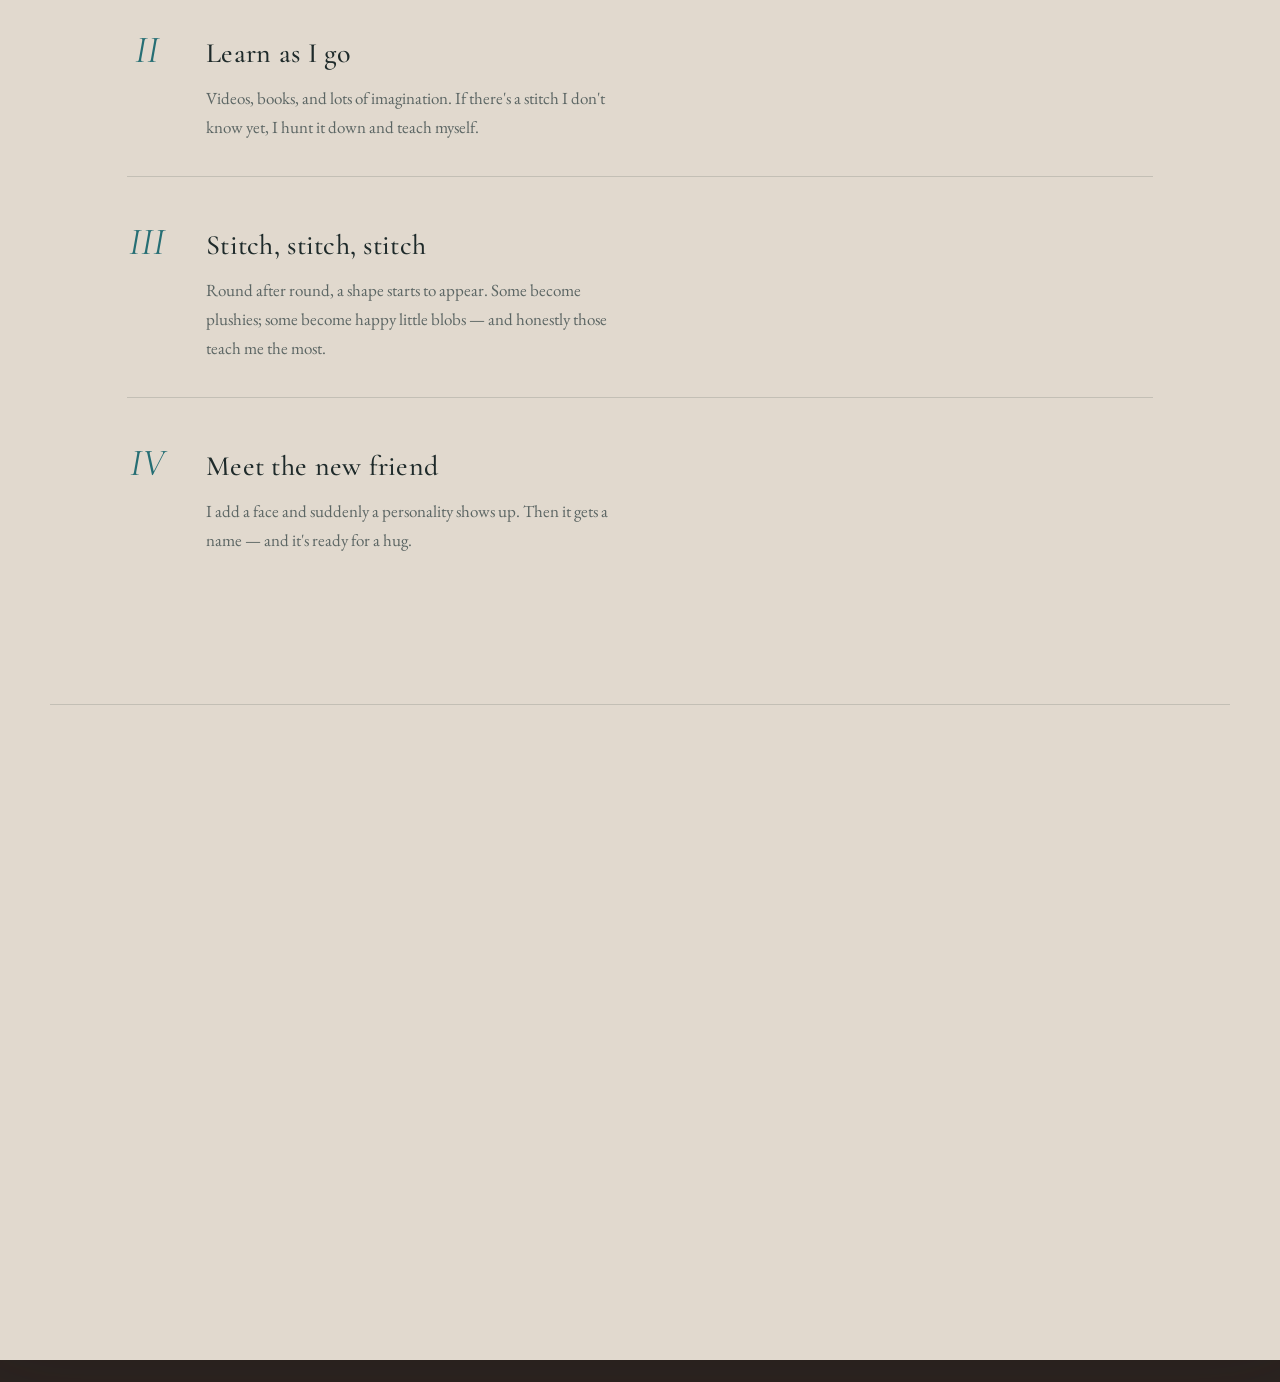
==== commit 97ce63d4: "Add Choco, Lotti the Axolotl and Gillama to the gallery Three new finished pieces with photos (galle" ====
--- a/index.html
+++ b/index.html
@@ -209,6 +209,54 @@
             <span class="piece__scrim"></span>
             <span class="piece__meta">
               <span class="piece__name">Milky the Lazy Dog</span>
+              <span class="piece__tag">Handmade · Cotton</span>
+            </span>
+          </button>
+
+          <!-- CHOCO — finished piece -->
+          <button class="piece" type="button" role="listitem"
+                  style="--photo:url('images/gallery-05.jpg')"
+                  data-title="Choco the Crocheting Dog"
+                  data-yarn="Cotton — chocolate brown"
+                  data-stitch="Amigurumi, single crochet in the round"
+                  data-swatch="d"
+                  data-story="Choco is a little dog who loves to crochet — I made him because I love dogs! You'll find him curled up in a quiet corner with his yarn and hook, busy on a tiny make of his own. His cosy little crochet nook was built together with my friend.">
+            <span class="piece__img" data-swatch="d"></span>
+            <span class="piece__scrim"></span>
+            <span class="piece__meta">
+              <span class="piece__name">Choco the Crocheting Dog</span>
+              <span class="piece__tag">Handmade · Cotton</span>
+            </span>
+          </button>
+
+          <!-- LOTTI — early creation -->
+          <button class="piece" type="button" role="listitem"
+                  style="--photo:url('images/gallery-06.jpg')"
+                  data-title="Lotti the Axolotl"
+                  data-yarn="Velvet chenille — turquoise &amp; blue"
+                  data-stitch="Amigurumi, single crochet in the round"
+                  data-swatch="a"
+                  data-story="Lotti the Axolotl is one of my very first creations. She's soft and fuzzy in turquoise velvet yarn, with frilly blue gills and rosy little cheeks. She's not one of my blobs — she really got somewhere! Not quite perfect yet, but I'm so proud of her.">
+            <span class="piece__img" data-swatch="a"></span>
+            <span class="piece__scrim"></span>
+            <span class="piece__meta">
+              <span class="piece__name">Lotti the Axolotl</span>
+              <span class="piece__tag">Handmade · Velvet</span>
+            </span>
+          </button>
+
+          <!-- GILLAMA — early creation -->
+          <button class="piece" type="button" role="listitem"
+                  style="--photo:url('images/gallery-07.jpg')"
+                  data-title="Gillama"
+                  data-yarn="Cotton — cream &amp; tan"
+                  data-stitch="Amigurumi, single crochet in the round"
+                  data-swatch="d"
+                  data-story="Gillama is a one-of-a-kind mash-up of a llama and a giraffe! One of my earliest makes, this tall friend has a giraffe's spots and little horns with a llama's cosy shape — all dressed up in a grey top and blue shorts. Not quite perfect, but it definitely got somewhere, and I'm proud of it.">
+            <span class="piece__img" data-swatch="d"></span>
+            <span class="piece__scrim"></span>
+            <span class="piece__meta">
+              <span class="piece__name">Gillama</span>
               <span class="piece__tag">Handmade · Cotton</span>
             </span>
           </button>
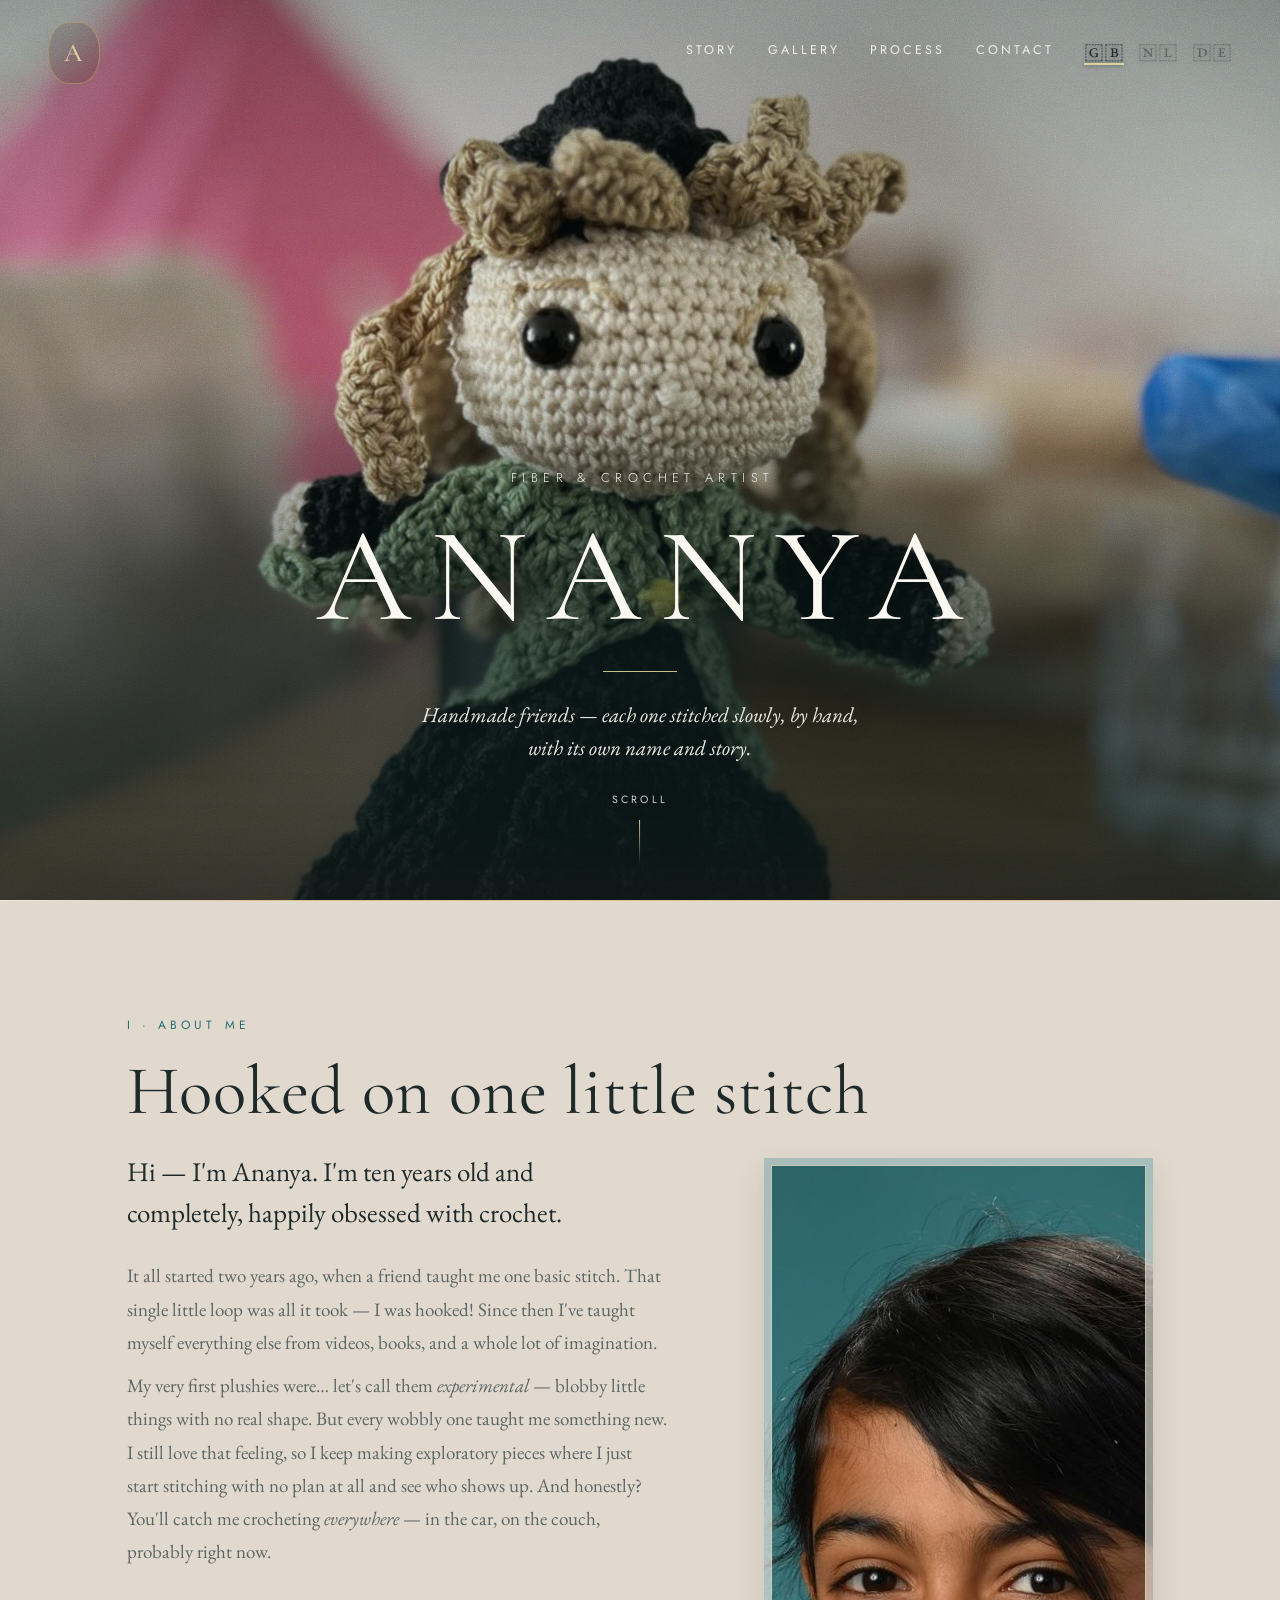
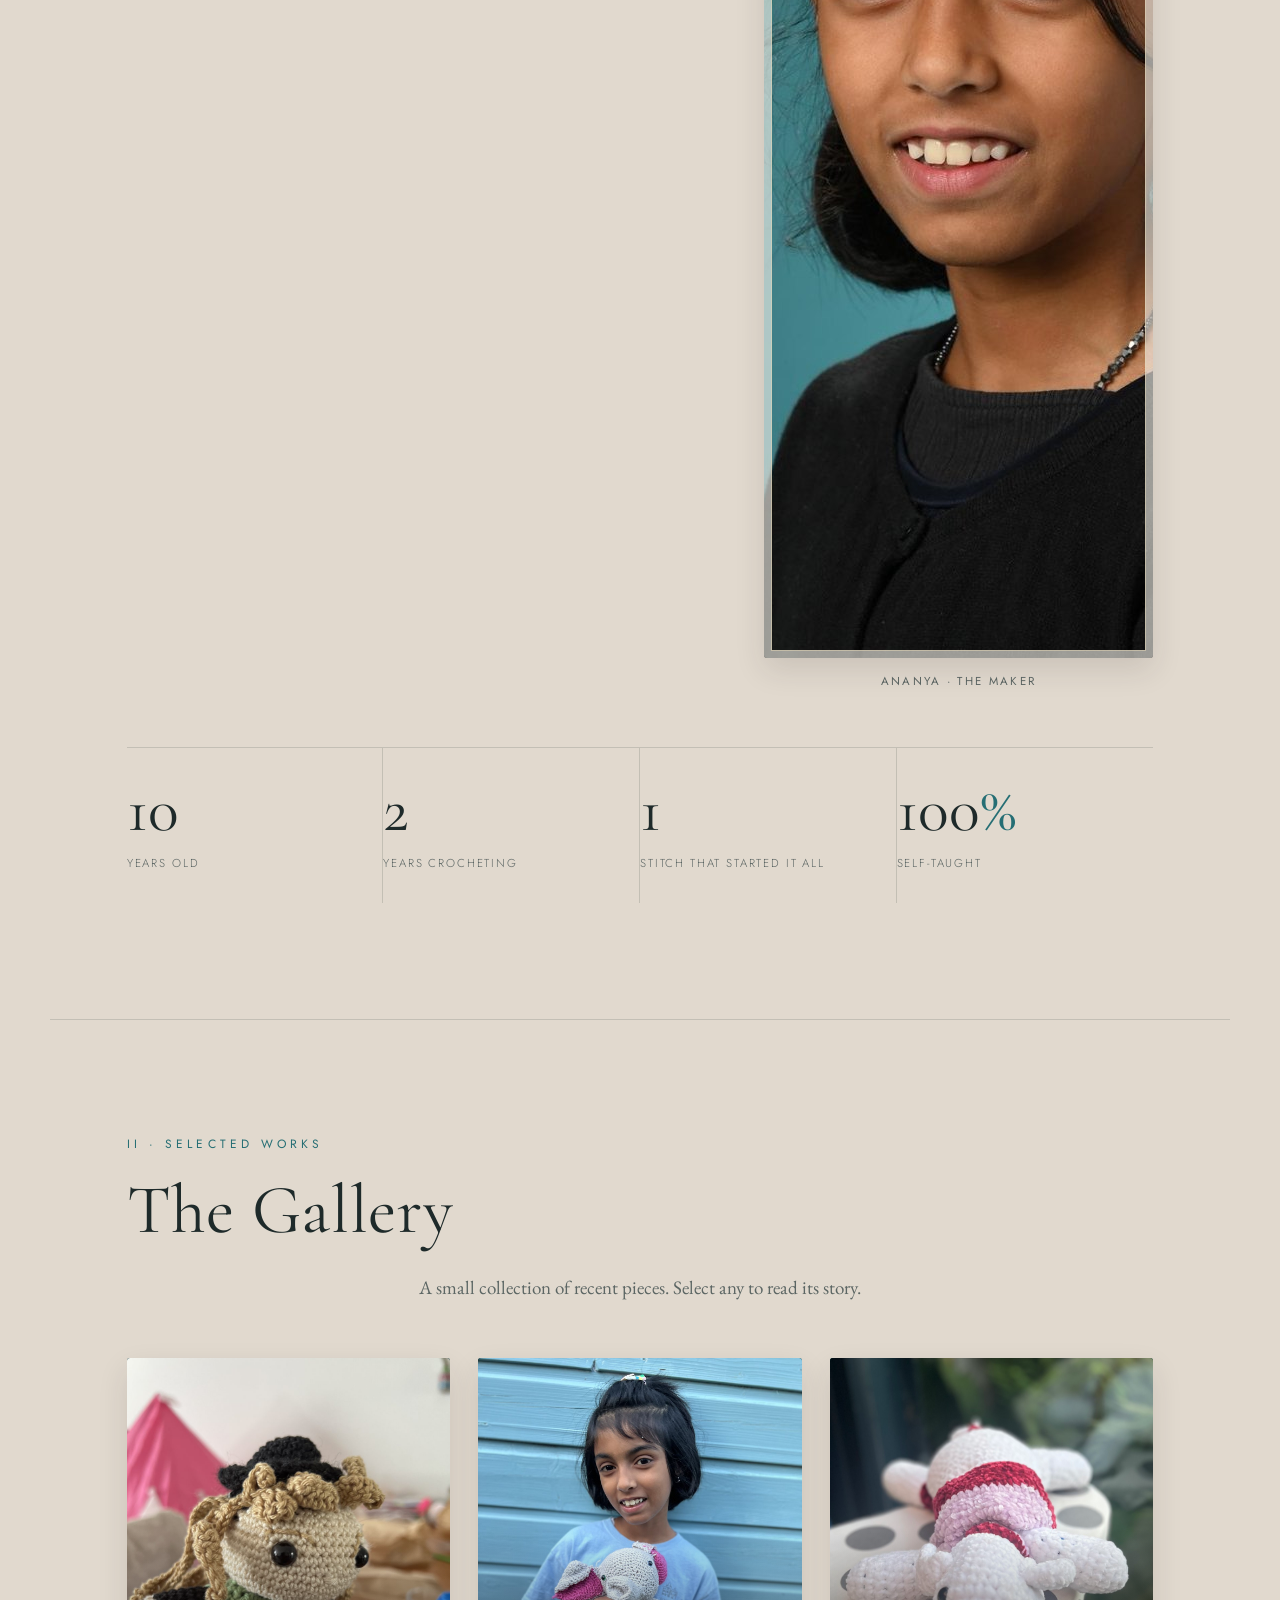
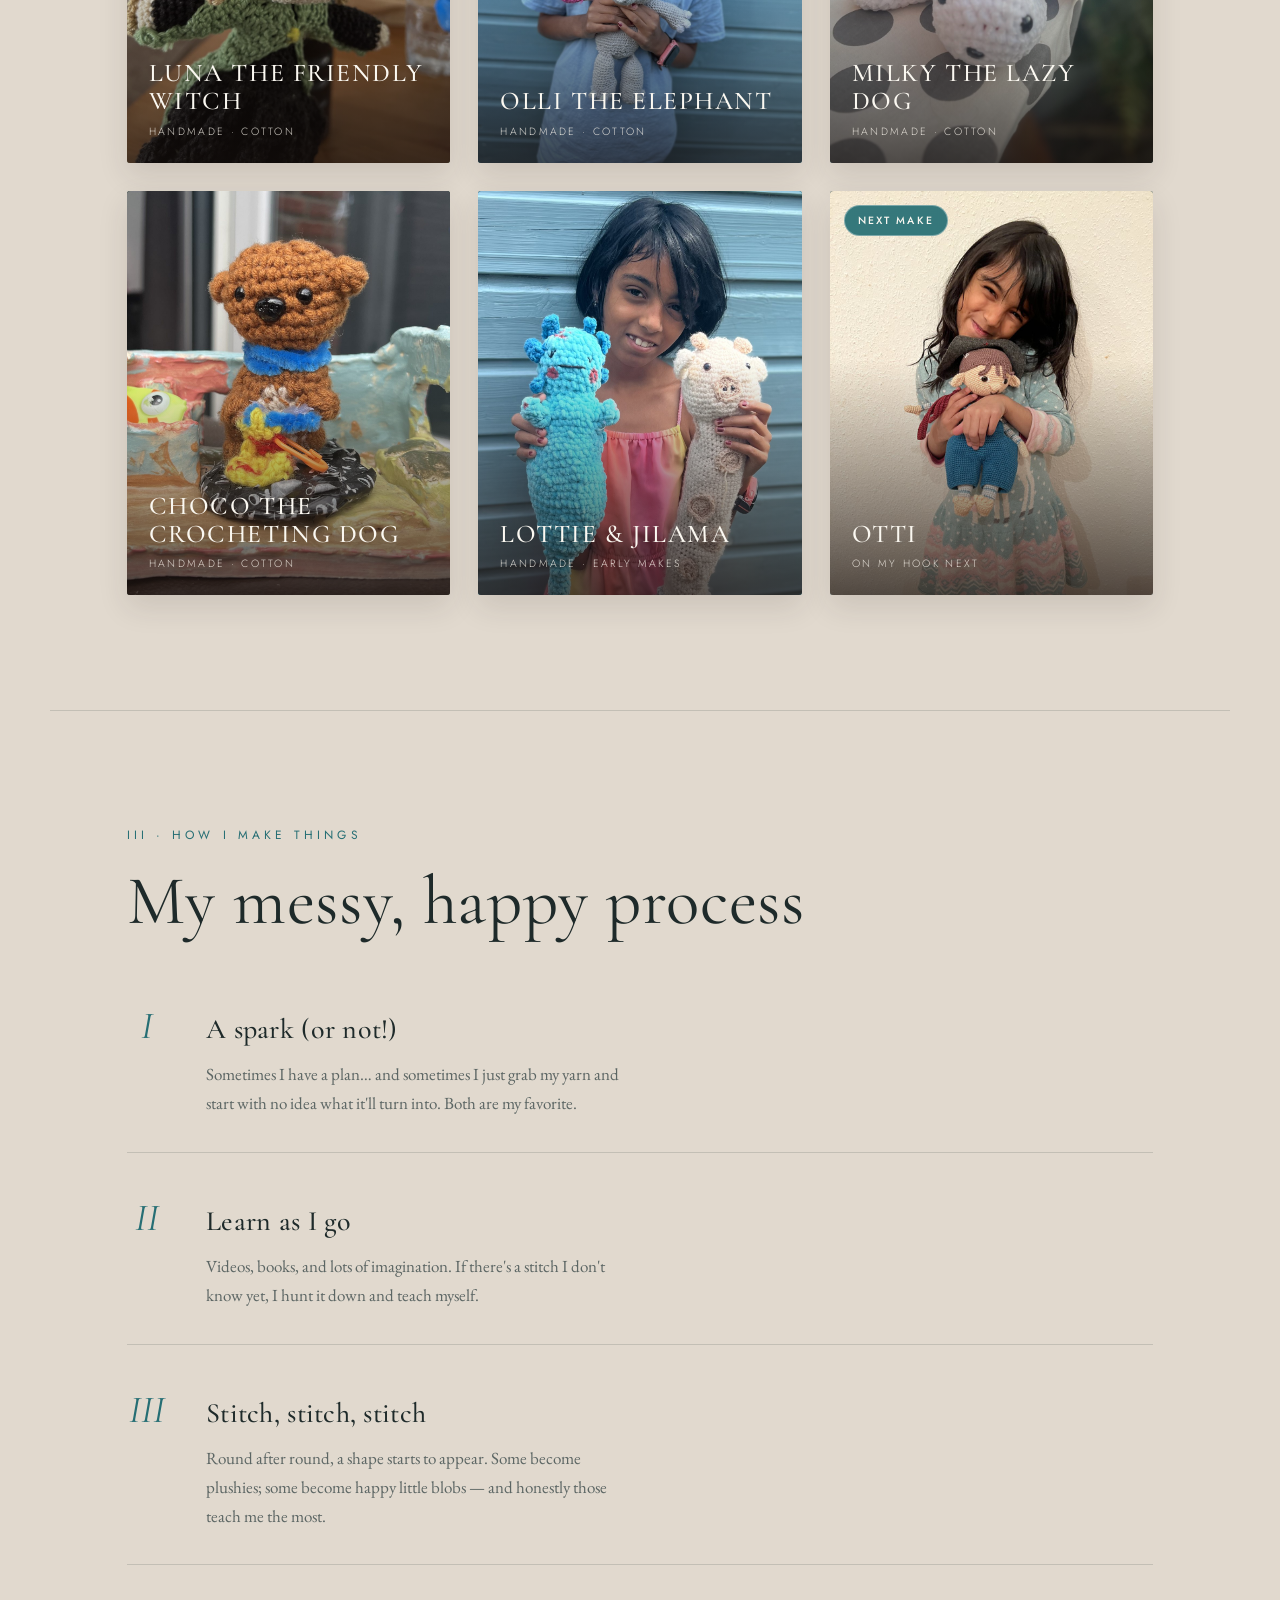
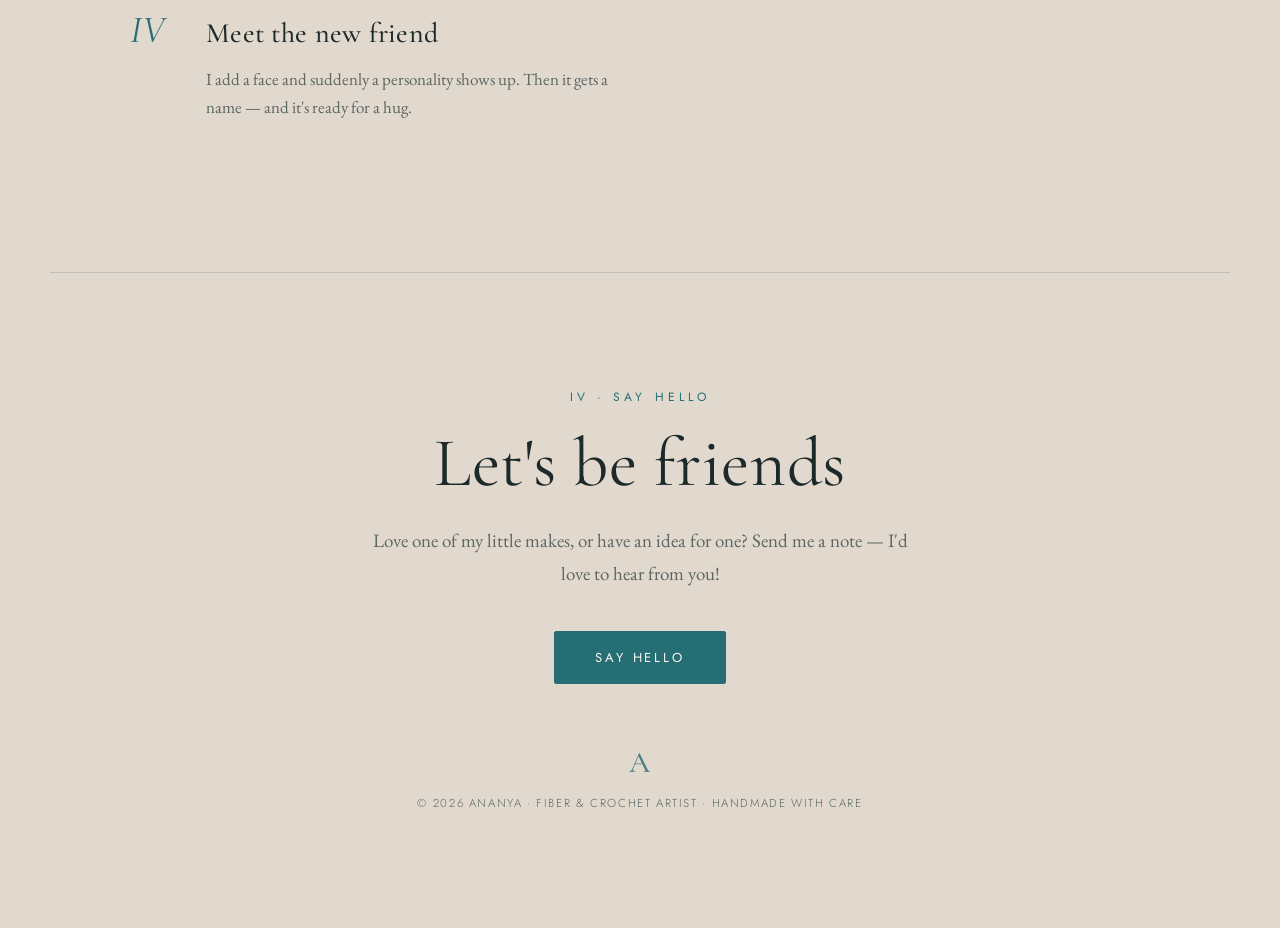
==== commit 1f0267ec: "Combine Lottie & Jilama into one card with the shared photo Per request: instead of two separately-c" ====
--- a/index.html
+++ b/index.html
@@ -229,35 +229,19 @@
             </span>
           </button>
 
-          <!-- LOTTI — early creation -->
+          <!-- LOTTIE & JILAMA — early creations, one photo -->
           <button class="piece" type="button" role="listitem"
                   style="--photo:url('images/gallery-06.jpg')"
-                  data-title="Lotti the Axolotl"
-                  data-yarn="Velvet chenille — turquoise &amp; blue"
+                  data-title="Lottie &amp; Jilama"
+                  data-yarn="Velvet chenille &amp; cotton"
                   data-stitch="Amigurumi, single crochet in the round"
                   data-swatch="a"
-                  data-story="Lotti the Axolotl is one of my very first creations. She's soft and fuzzy in turquoise velvet yarn, with frilly blue gills and rosy little cheeks. She's not one of my blobs — she really got somewhere! Not quite perfect yet, but I'm so proud of her.">
+                  data-story="Lottie and Jilama are two of my very first creations — made together, and still hanging out together! Lottie is a soft, fuzzy turquoise axolotl with frilly blue gills, and Jilama is a one-of-a-kind llama-meets-giraffe with spots and little horns. They're not blobs — they really got somewhere! Not quite perfect, but I'm so proud of them.">
             <span class="piece__img" data-swatch="a"></span>
             <span class="piece__scrim"></span>
             <span class="piece__meta">
-              <span class="piece__name">Lotti the Axolotl</span>
-              <span class="piece__tag">Handmade · Velvet</span>
-            </span>
-          </button>
-
-          <!-- GILLAMA — early creation -->
-          <button class="piece" type="button" role="listitem"
-                  style="--photo:url('images/gallery-07.jpg')"
-                  data-title="Gillama"
-                  data-yarn="Cotton — cream &amp; tan"
-                  data-stitch="Amigurumi, single crochet in the round"
-                  data-swatch="d"
-                  data-story="Gillama is a one-of-a-kind mash-up of a llama and a giraffe! One of my earliest makes, this tall friend has a giraffe's spots and little horns with a llama's cosy shape — all dressed up in a grey top and blue shorts. Not quite perfect, but it definitely got somewhere, and I'm proud of it.">
-            <span class="piece__img" data-swatch="d"></span>
-            <span class="piece__scrim"></span>
-            <span class="piece__meta">
-              <span class="piece__name">Gillama</span>
-              <span class="piece__tag">Handmade · Cotton</span>
+              <span class="piece__name">Lottie &amp; Jilama</span>
+              <span class="piece__tag">Handmade · Early makes</span>
             </span>
           </button>
 
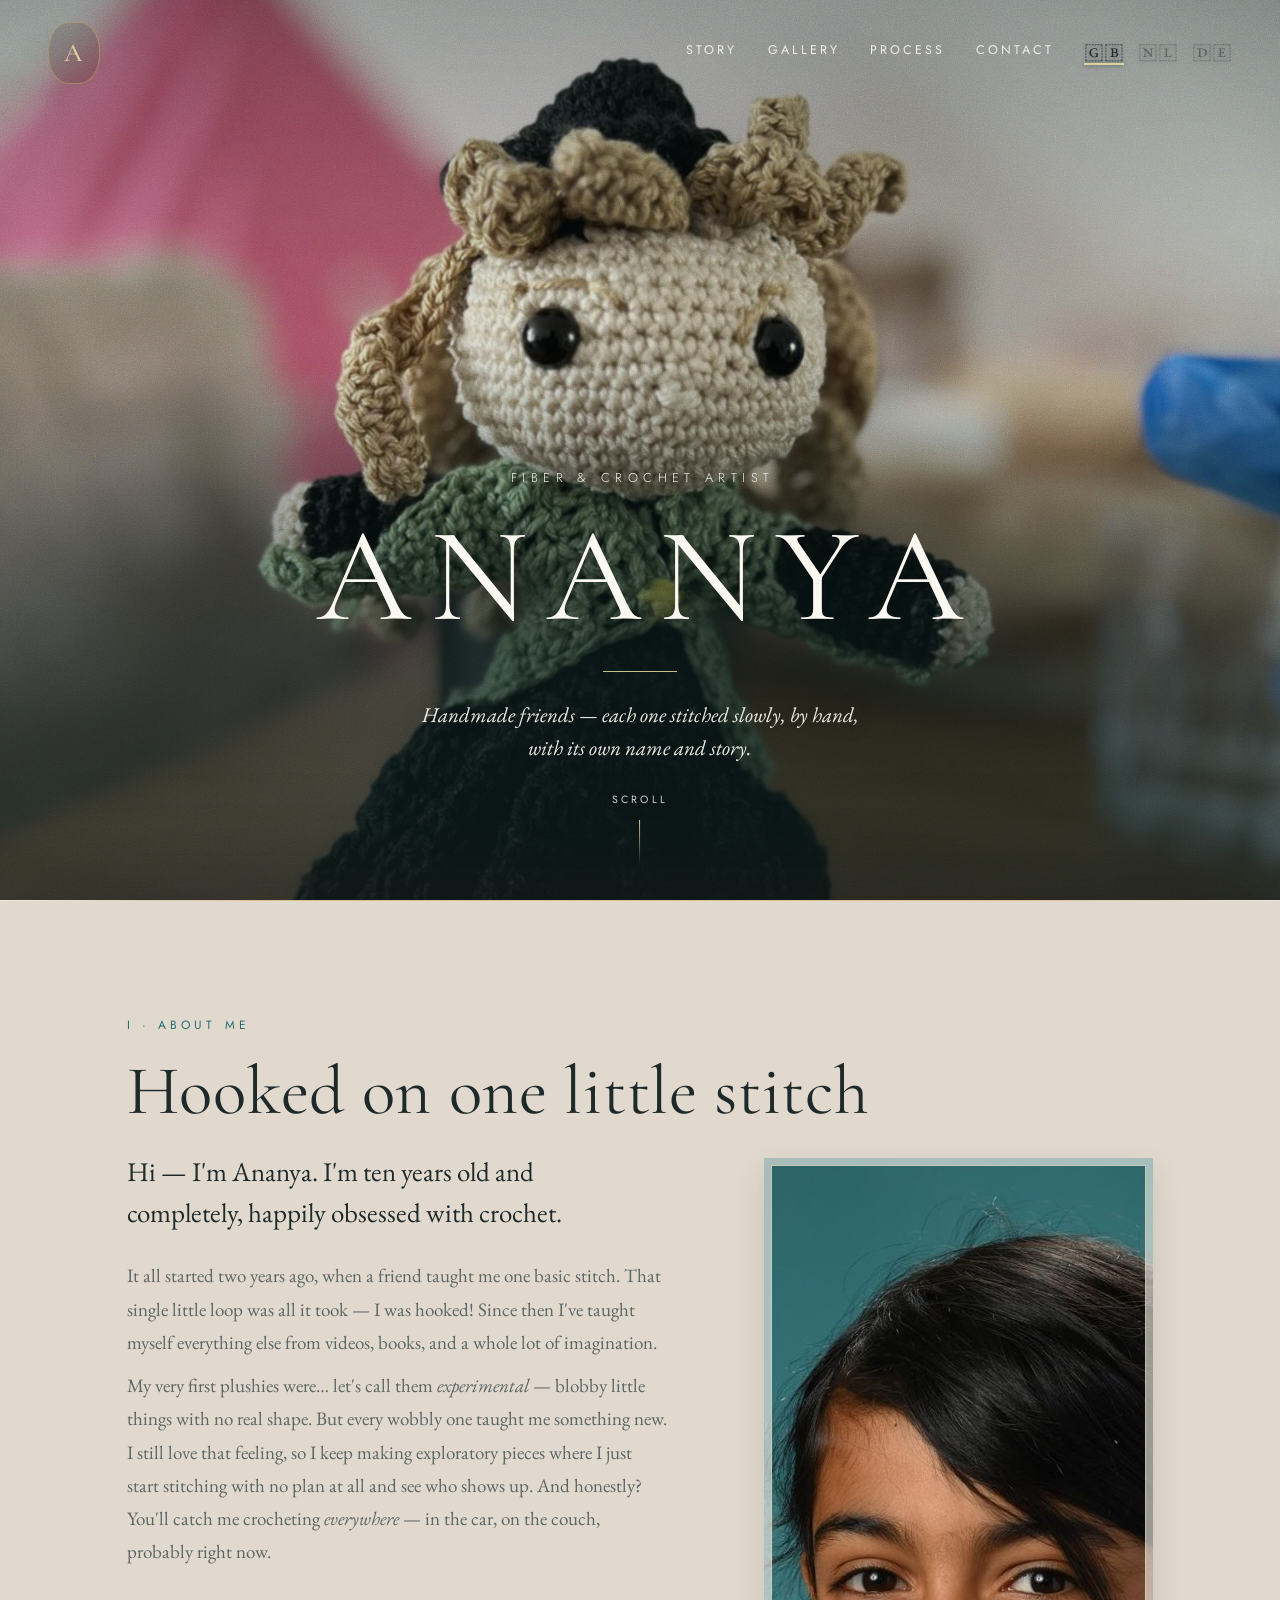
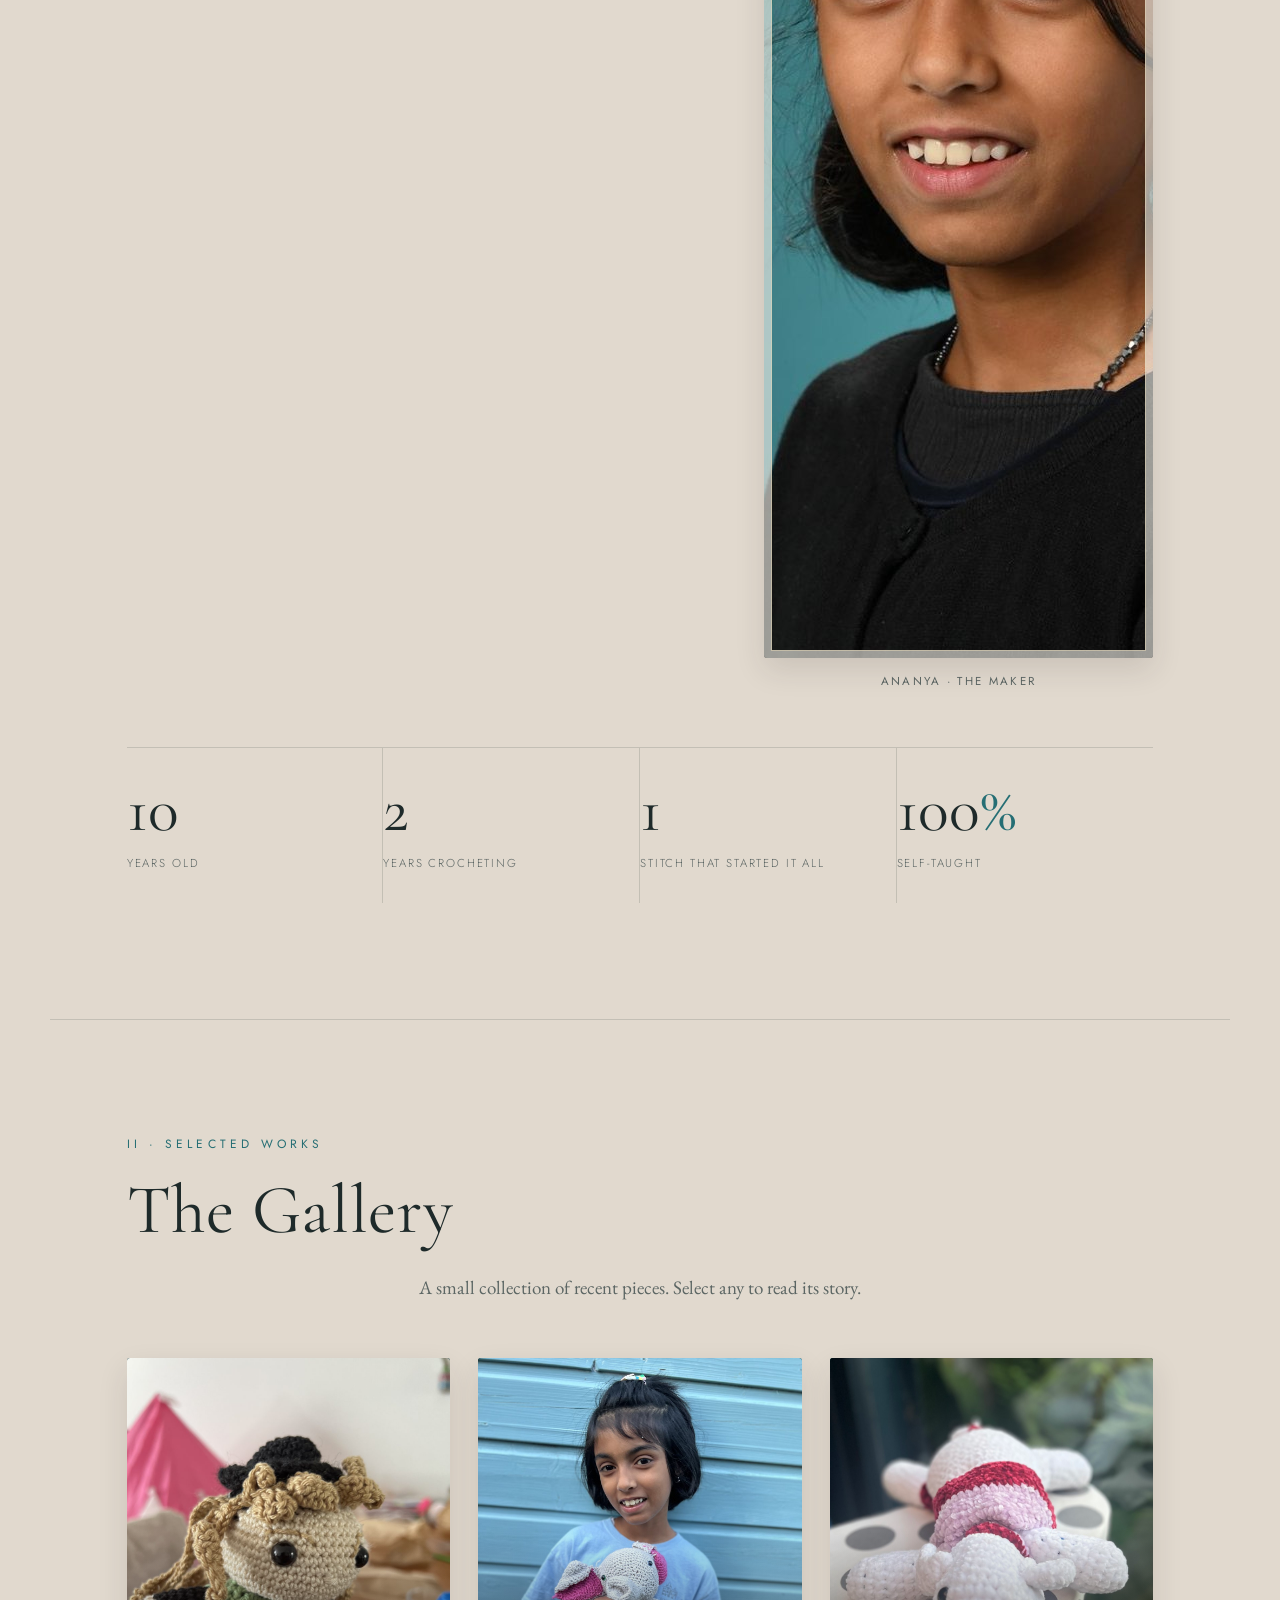
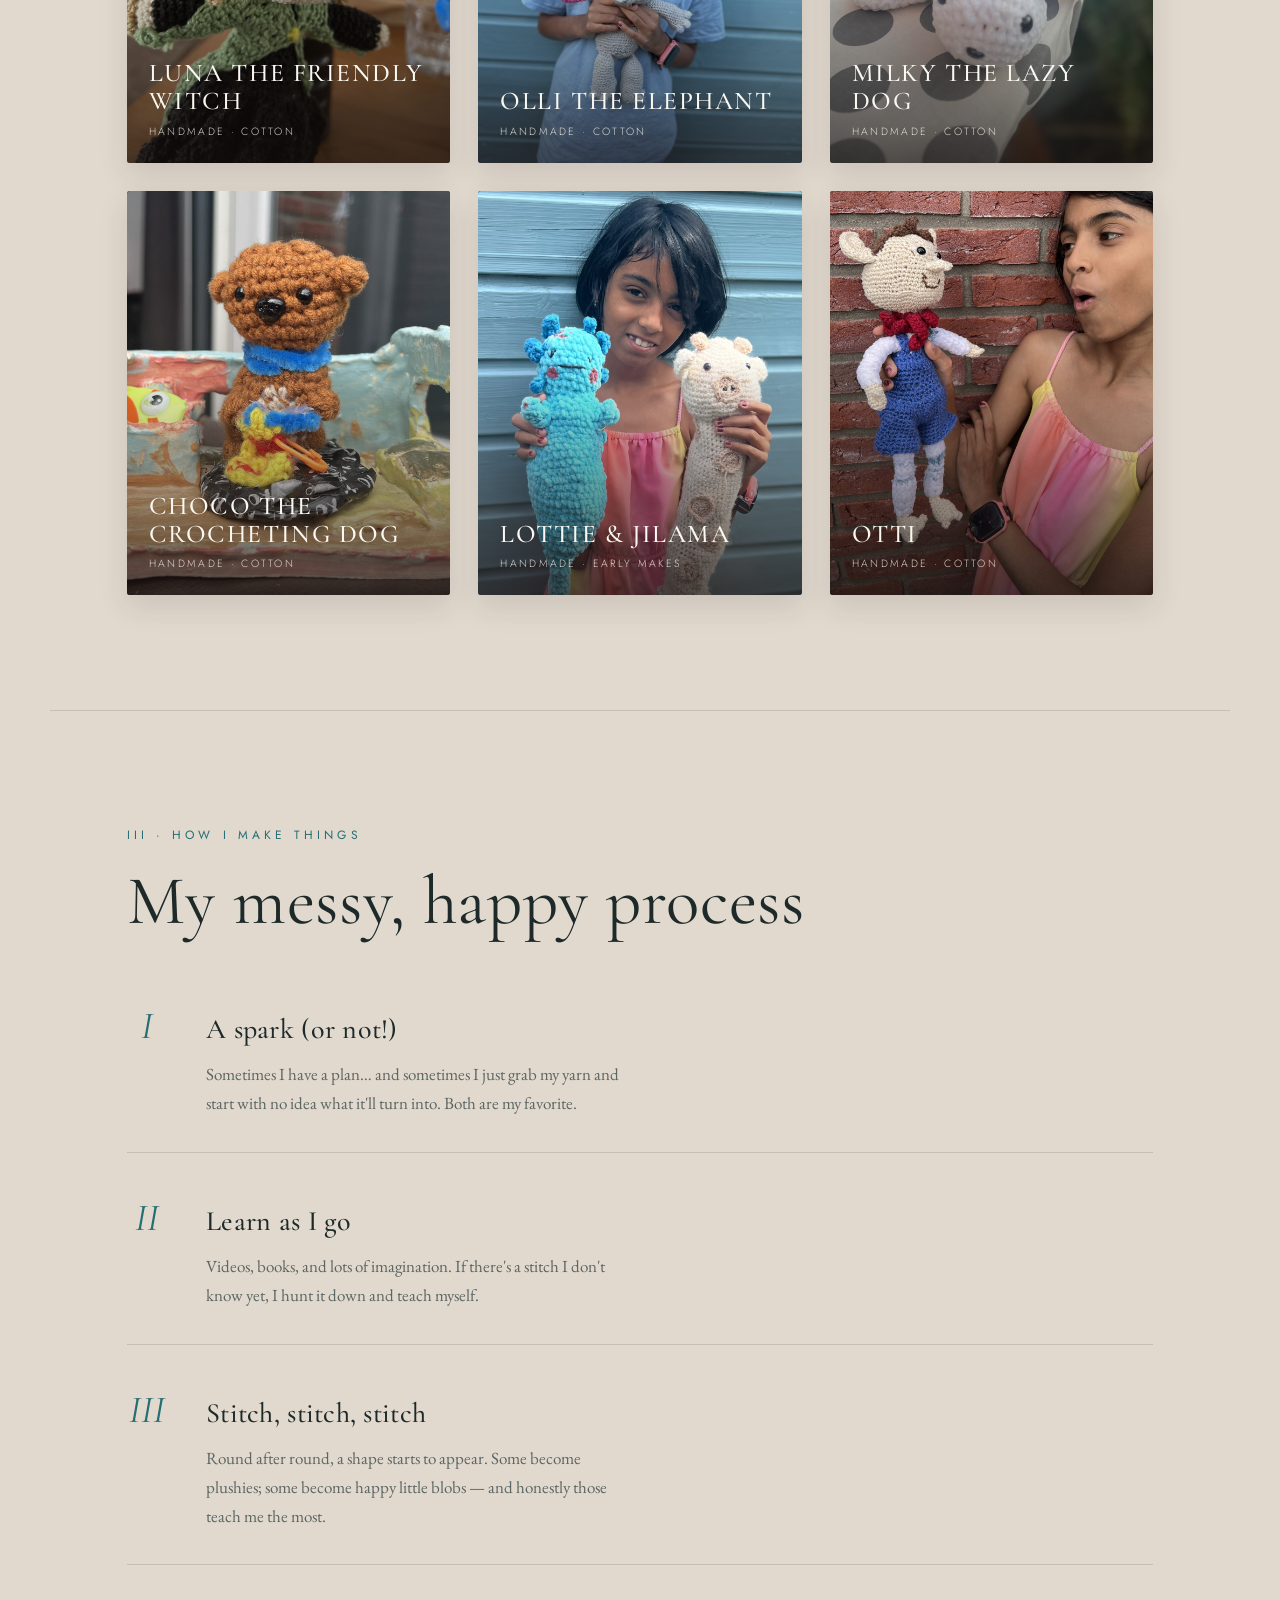
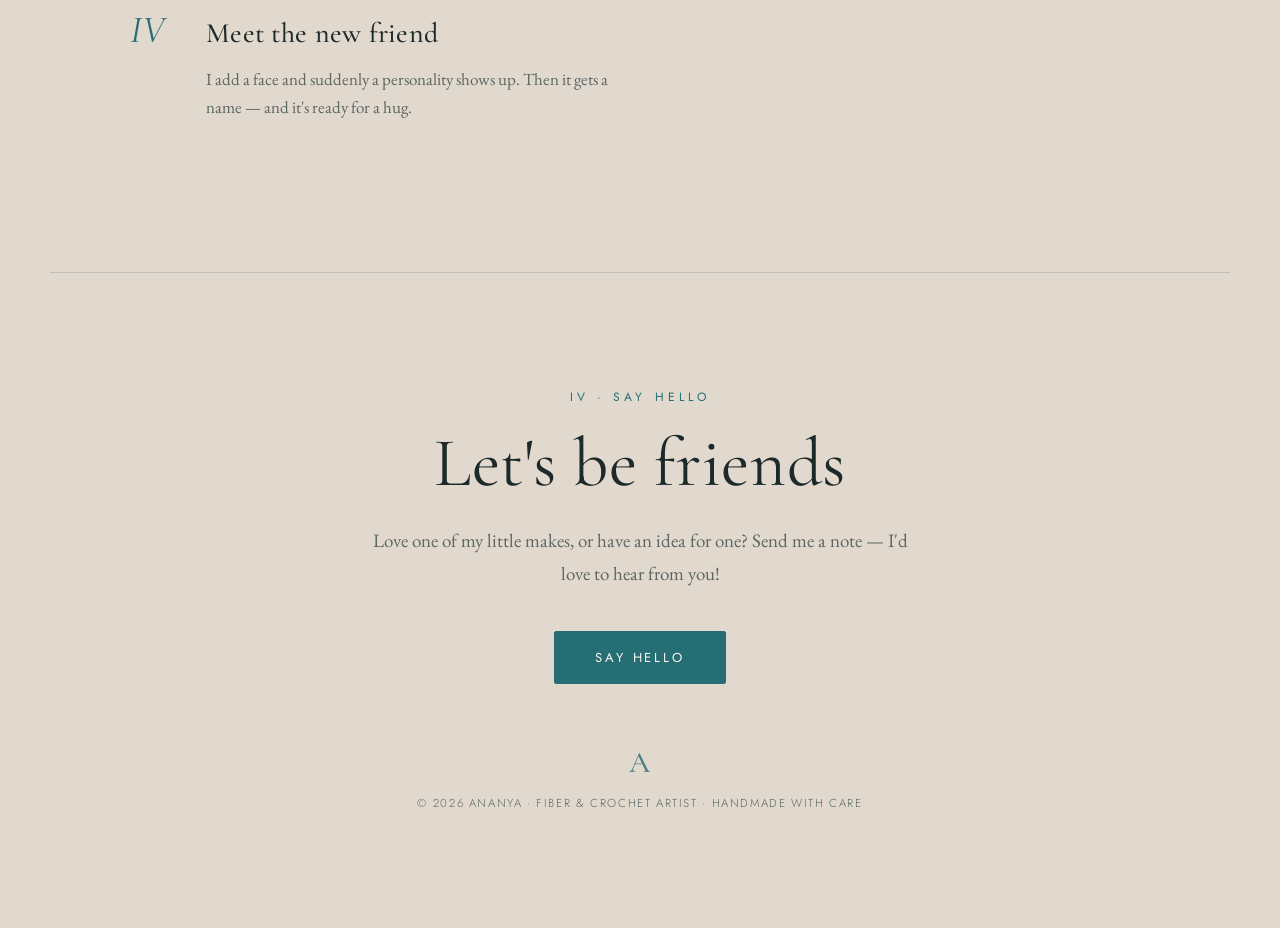
==== commit 75f032d0: "Mark Otti as finished; new card photo, keep old photo in lightbox - Card face now uses the new finis" ====
--- a/index.html
+++ b/index.html
@@ -245,20 +245,20 @@
             </span>
           </button>
 
-          <!-- OTTO — next make -->
-          <button class="piece" type="button" role="listitem"
-                  style="--photo:url('images/gallery-02.jpg')"
+          <!-- OTTO — finished -->
+          <button class="piece" type="button" role="listitem"
+                  style="--photo:url('images/gallery-08.jpg')"
+                  data-lb-photo="images/gallery-02.jpg"
                   data-title="Otti"
-                  data-yarn="Cotton — teal &amp; charcoal"
+                  data-yarn="Cotton — blue, cream &amp; red"
                   data-stitch="Amigurumi, single crochet in the round"
                   data-swatch="b"
-                  data-story="Otti is the little friend I'm making next — a cheerful fellow in teal overalls and a floppy grey hat. He's the make I'm most excited about, and he'll join the gallery the moment he's finished!">
-            <span class="piece__badge">Next make</span>
+                  data-story="Otti is finished! He was the little friend I was most excited to make — a cheerful fellow in a red scarf and blue dungarees — and here he is at last, all done and ready for a hug.">
             <span class="piece__img" data-swatch="b"></span>
             <span class="piece__scrim"></span>
             <span class="piece__meta">
               <span class="piece__name">Otti</span>
-              <span class="piece__tag">On my hook next</span>
+              <span class="piece__tag">Handmade · Cotton</span>
             </span>
           </button>
 
